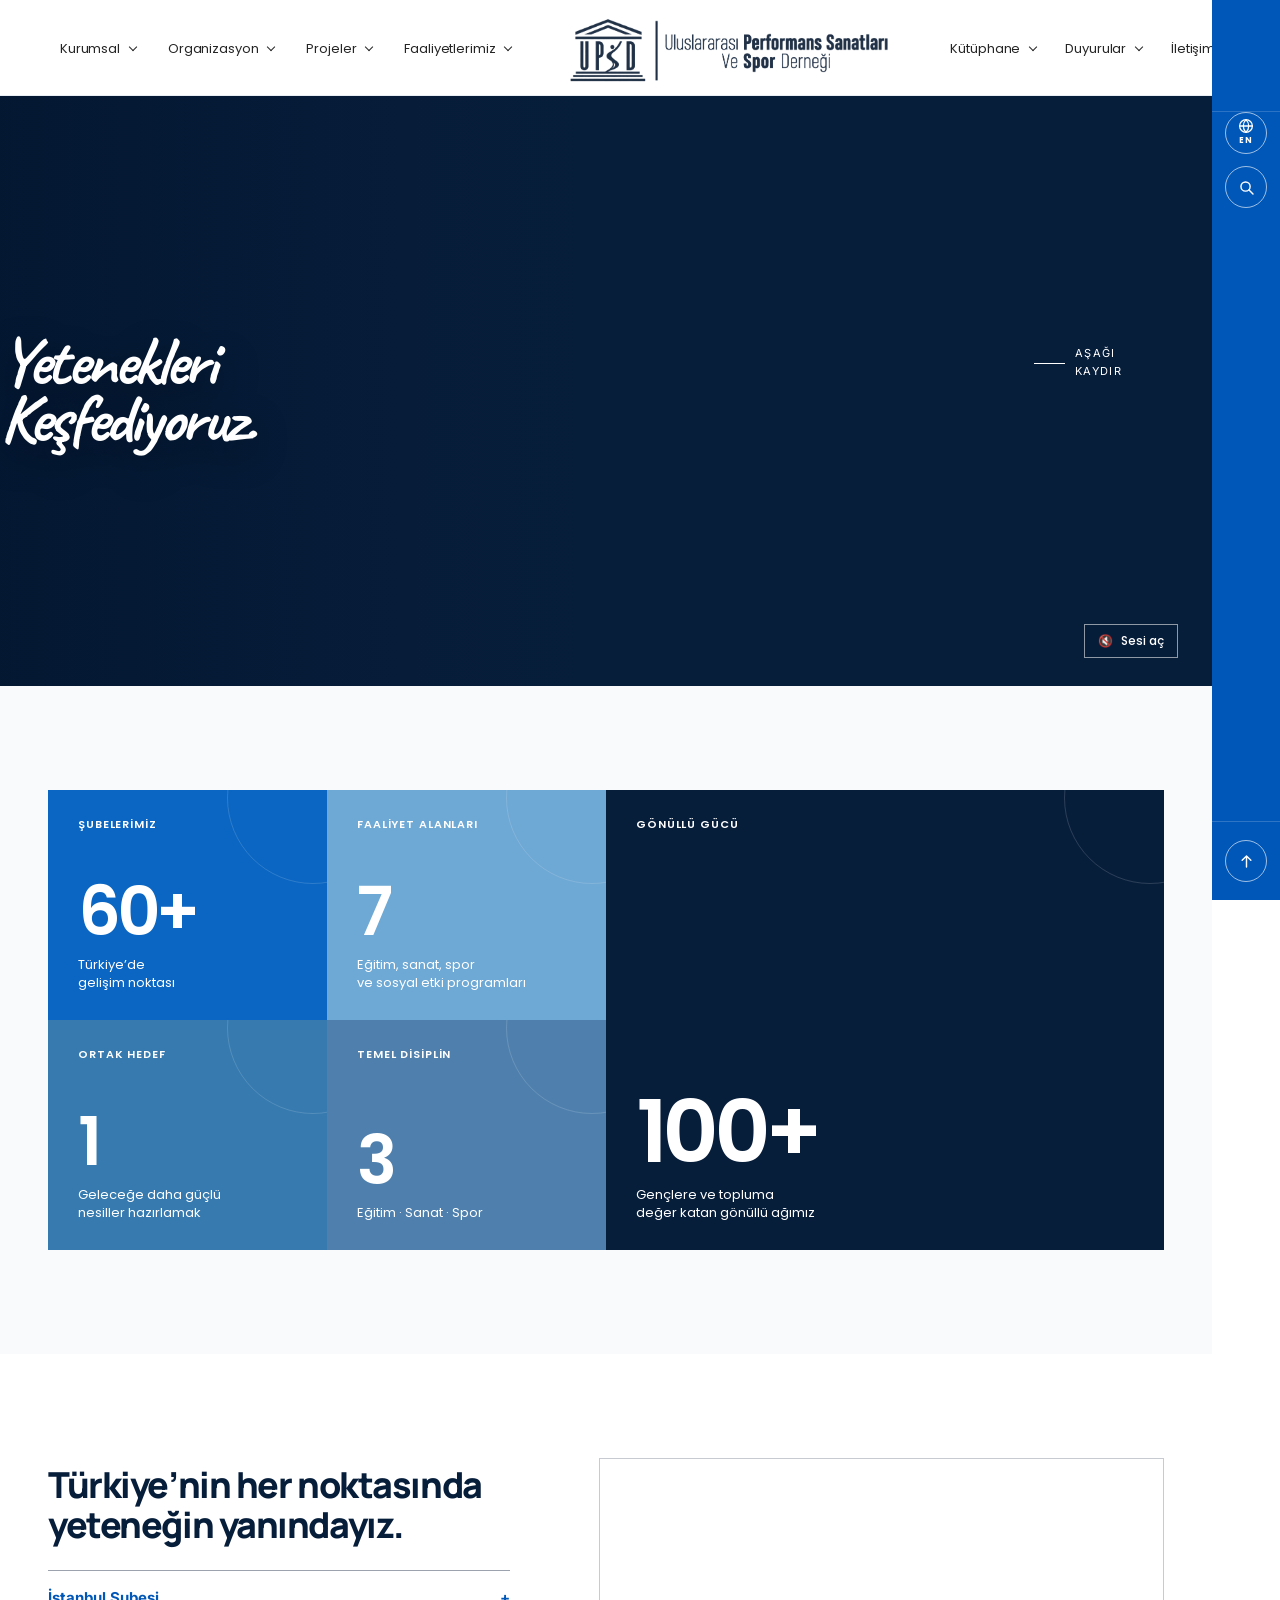
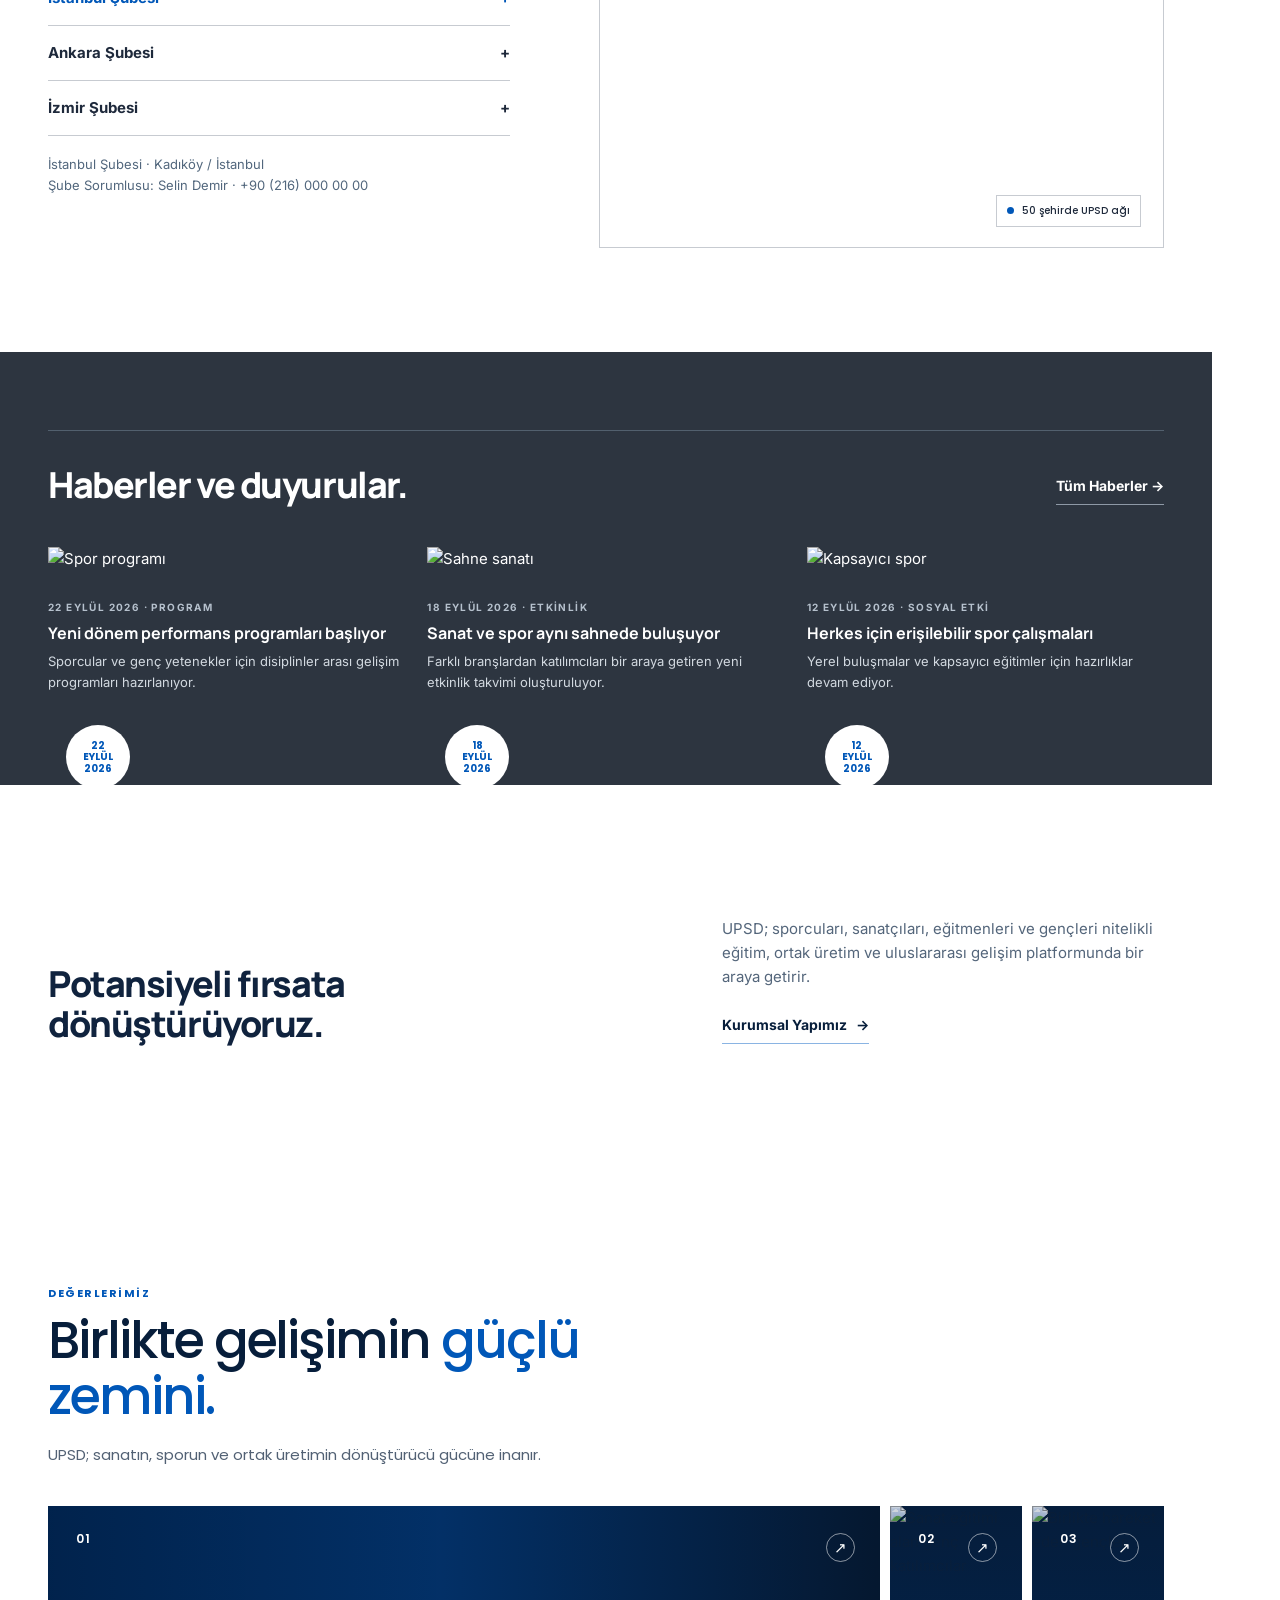
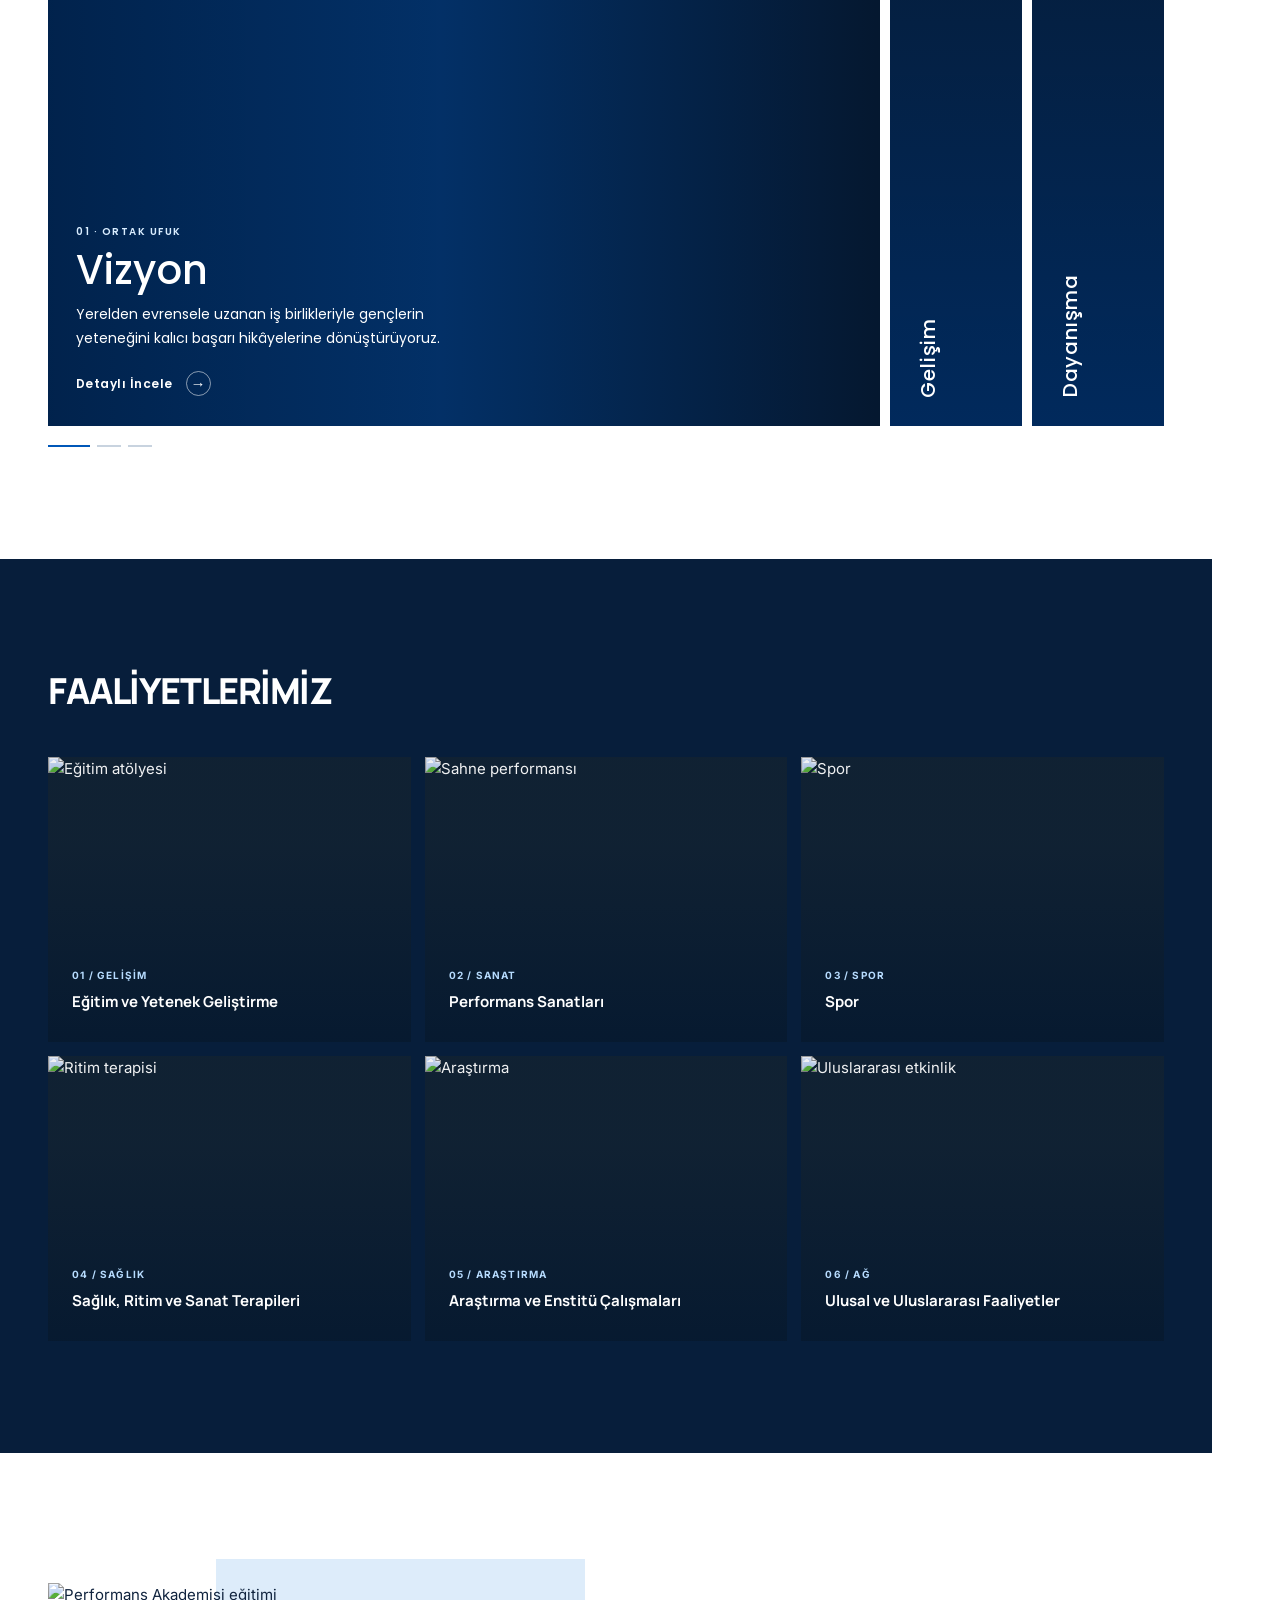
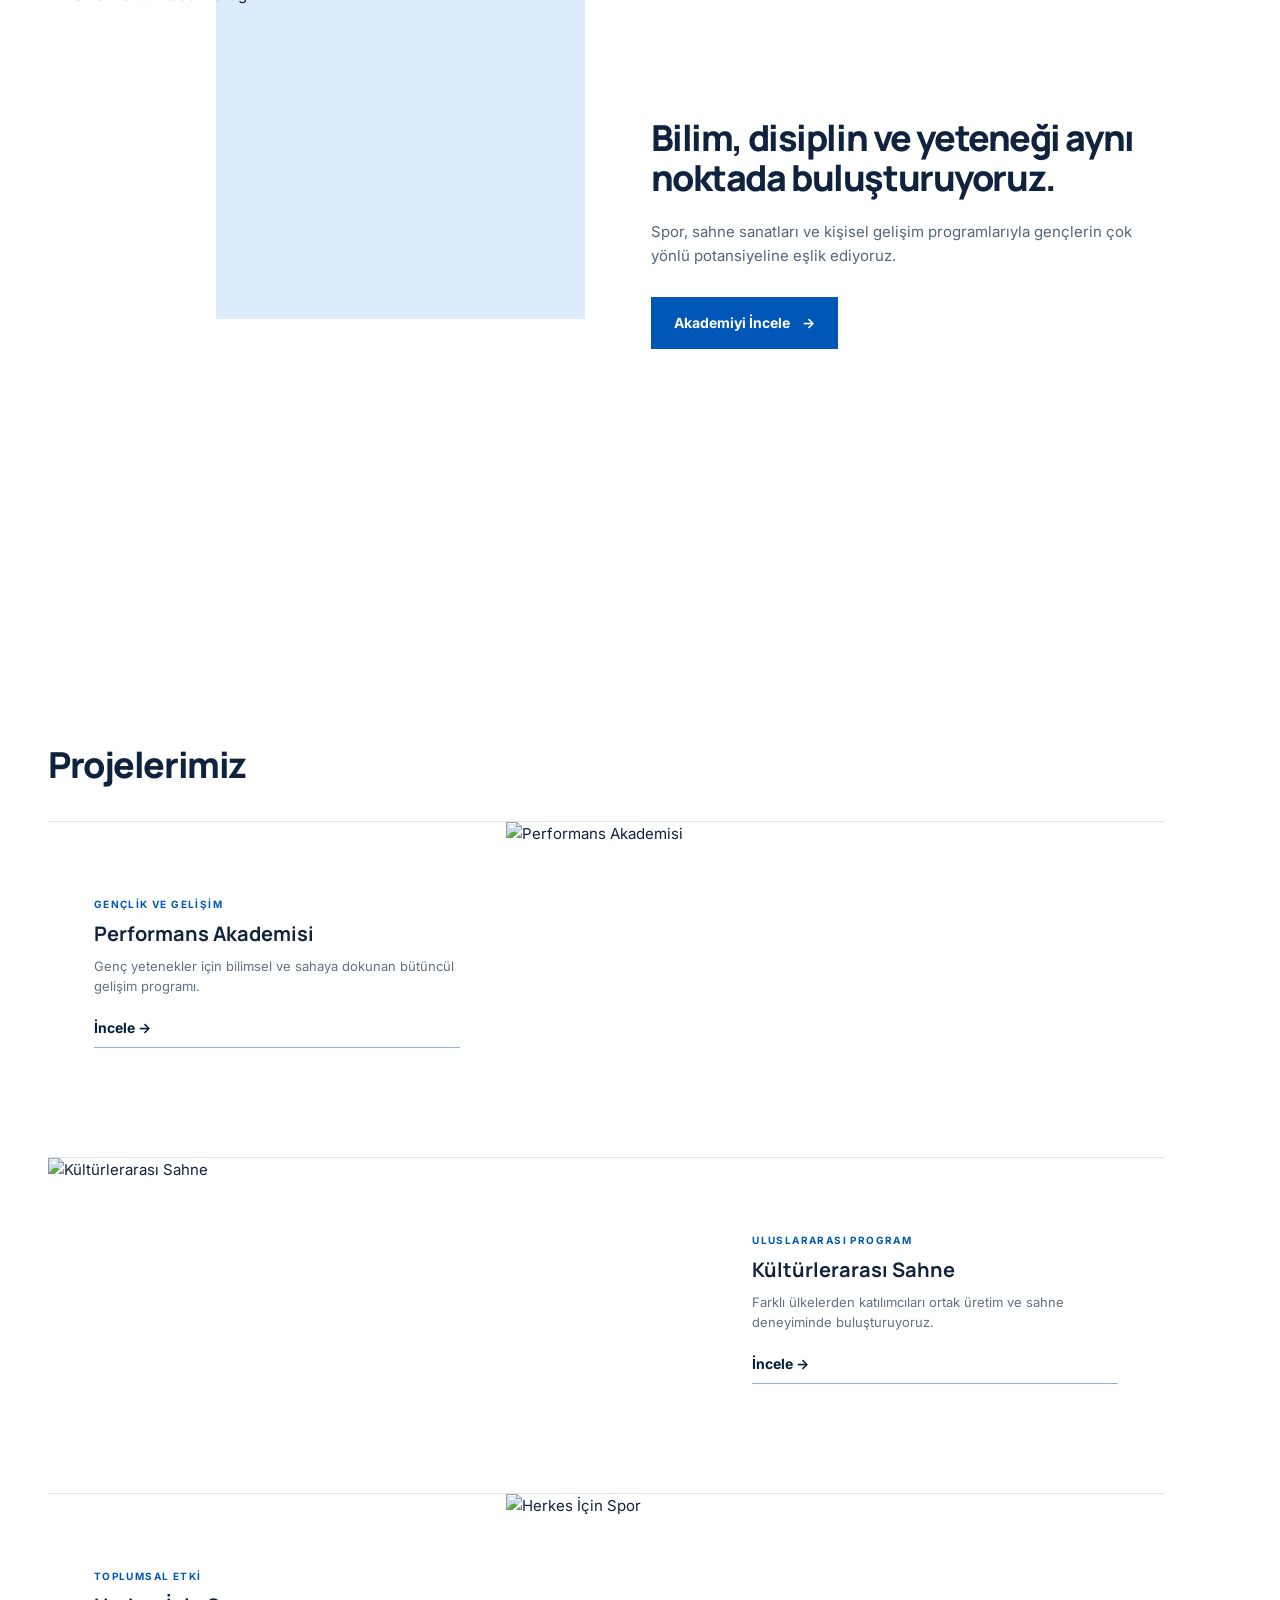
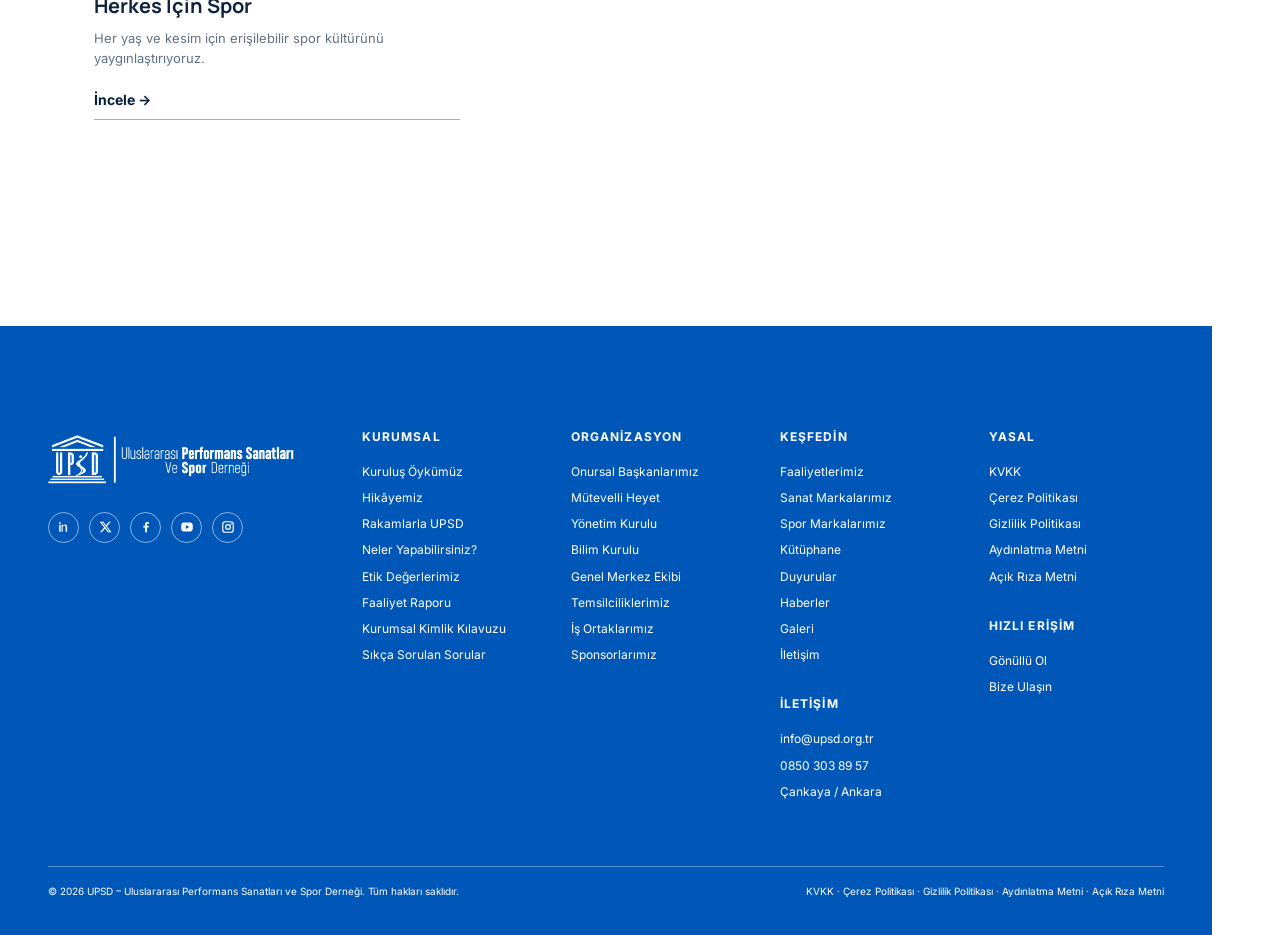
==== index.html @ 171613a0 "Refresh sport image and redesign UPSD values cards" ====
<!DOCTYPE html>
<html lang="tr"><head><meta charset="UTF-8"><meta name="viewport" content="width=device-width,initial-scale=1"><title>UPSD | Uluslararası Performans Sanatları ve Spor Derneği</title><meta name="description" content="UPSD; eğitim, sanat ve spor aracılığıyla yeteneği geleceğe taşır."><link rel="preconnect" href="https://fonts.googleapis.com"><link rel="preconnect" href="https://fonts.gstatic.com" crossorigin><link href="https://fonts.googleapis.com/css2?family=Inter:wght@400;500;600;700&family=Manrope:wght@500;600;700;800&display=swap" rel="stylesheet"><style>
:root{--blue:#0057B8;--blue2:#0A66C2;--navy:#071E3B;--ink:#10233E;--char:#1E293B;--grey:#EEF2F6;--paper:#F8FAFC;--white:#fff}*{box-sizing:border-box}html{scroll-behavior:smooth}body{margin:0;font-family:Inter,Arial,sans-serif;color:var(--ink);background:#fff;line-height:1.6}a{text-decoration:none;color:inherit}button,input,select,textarea{font:inherit}.wrap{width:min(1280px,calc(100% - 96px));margin:auto}.eyebrow{font-size:11px;letter-spacing:.16em;font-weight:700;color:var(--blue);margin:0 0 18px}.title{font:800 clamp(30px,4vw,55px)/1.12 Manrope,sans-serif;letter-spacing:-.04em;margin:0}.lead{font-size:17px;color:#54667b}.btn{display:inline-flex;align-items:center;justify-content:center;gap:12px;padding:14px 22px;border:1px solid var(--blue);background:var(--blue);color:#fff;font-size:14px;font-weight:700;transition:.25s}.btn:hover{background:var(--navy);border-color:var(--navy);transform:translateY(-2px)}.btn.outline{background:transparent;border-color:#ffffff88}.btn.outline:hover{background:#fff;color:var(--navy)}.line-link{display:inline-flex;gap:9px;align-items:center;border-bottom:1px solid #8ab4e3;padding-bottom:7px;color:var(--navy);font-size:14px;font-weight:700}.header{height:86px;display:flex;align-items:center;position:sticky;top:0;z-index:30;background:#ffffffee;backdrop-filter:blur(14px);border-bottom:1px solid #e9eef4}.head-inner{width:min(1380px,calc(100% - 72px));margin:auto;display:flex;align-items:center;gap:38px}.brand{display:flex;align-items:center;gap:9px;min-width:max-content;font:800 18px Manrope;color:var(--navy)}.brand img{width:48px;height:48px;object-fit:contain}.nav{display:flex;align-items:center;gap:26px;flex:1}.nav a{font-size:13px;font-weight:600;color:#31455d}.nav a:hover{color:var(--blue)}.volunteer{margin-left:auto}.hamb{display:none;border:0;background:transparent;font-size:26px;color:var(--navy)}.hero{min-height:calc(75vh - 86px);min-height:590px;background:linear-gradient(90deg,#031630eF 0%,#071e3bc9 37%,#071e3b55 77%),url('https://images.unsplash.com/photo-1504450758481-7338eba7524a?auto=format&fit=crop&w=2200&q=85') center/cover;display:flex;align-items:center;color:#fff;position:relative}.hero .eyebrow{color:#b9dfff}.hero h1{font:800 clamp(42px,5.4vw,78px)/1.02 Manrope;margin:0;letter-spacing:-.055em;max-width:780px}.hero h1 span{color:#8dc5ff}.hero p:not(.eyebrow){max-width:560px;color:#e8f2fb;font-size:18px;margin:26px 0 34px}.hero-actions{display:flex;gap:12px;flex-wrap:wrap}.scroll{position:absolute;bottom:28px;right:max(48px,calc((100% - 1280px)/2));font-size:11px;letter-spacing:.12em;display:flex;align-items:center;gap:10px}.scroll i{width:32px;height:1px;background:#fff;display:block}.intro{padding:132px 0;display:grid;grid-template-columns:1.1fr .9fr;gap:12%;align-items:end}.intro .lead{margin:0 0 24px}.values{padding:96px 0;background:var(--paper)}.value-grid{display:grid;grid-template-columns:repeat(3,1fr);margin-top:44px;gap:22px}.value{background:#fff;padding:36px 30px 31px;border:1px solid #e5ebf2;position:relative;min-height:250px}.value:after{content:'';position:absolute;bottom:0;left:0;width:0;height:3px;background:var(--blue);transition:.35s}.value:hover:after{width:100%}.value .icon{width:42px;height:42px;border:1px solid #b3d3f4;display:grid;place-items:center;color:var(--blue);font-size:21px}.value h3{font:700 24px Manrope;margin:37px 0 10px}.value p{color:#607185;font-size:14px;margin:0}.activities{background:var(--navy);padding:112px 0;color:#fff}.activities .eyebrow{color:#8dc5ff}.activities .title{max-width:610px}.activity-grid{margin-top:46px;display:grid;grid-template-columns:repeat(3,1fr);gap:14px}.activity{height:285px;overflow:hidden;position:relative;background:#123}.activity:before{content:'';position:absolute;inset:0;background:linear-gradient(0deg,#03172fbf 0%,#03172f10 70%);z-index:1}.activity img{width:100%;height:100%;object-fit:cover;transition:.55s}.activity:hover img{transform:scale(1.07)}.activity div{position:absolute;z-index:2;bottom:24px;left:24px;right:20px}.activity small{color:#b7dcff;font-size:10px;font-weight:700;letter-spacing:.12em}.activity h3{font:700 20px/1.22 Manrope;margin:7px 0}.academy{padding:130px 0;display:grid;grid-template-columns:1fr 1fr;gap:8%;align-items:center}.academy-image{height:500px;position:relative}.academy-image:before{content:'';position:absolute;width:72%;height:72%;right:-24px;top:-24px;background:#ddecfa}.academy-image img{width:100%;height:100%;object-fit:cover;position:relative}.academy .lead{max-width:520px;margin:22px 0 29px}.numbers{background:var(--navy);padding:66px 0;color:#fff}.number-grid{display:grid;grid-template-columns:repeat(4,1fr);gap:20px}.number{padding:16px 28px;border-left:1px solid #3b668f}.number strong{font:800 clamp(30px,3.4vw,53px)/1 Manrope;display:block}.number span{color:#a8cdec;font-size:12px;margin-top:11px;display:block}.projects{padding:132px 0}.project{display:grid;grid-template-columns:1.18fr .82fr;margin-top:35px;border-top:1px solid #dce5ed}.project:nth-child(even){grid-template-columns:.82fr 1.18fr}.project:nth-child(even) img{order:2}.project img{width:100%;height:300px;object-fit:cover}.project-copy{padding:38px 10%;display:flex;justify-content:center;flex-direction:column}.project-copy small,.news-card small{color:var(--blue);font-size:10px;font-weight:700;letter-spacing:.14em}.project-copy h3{font:700 31px/1.2 Manrope;margin:10px 0}.project-copy p{font-size:14px;color:#607185;margin:0 0 20px}.branches{background:var(--grey);padding:110px 0}.branch-layout{display:grid;grid-template-columns:.9fr 1.1fr;gap:8%;align-items:center}.branch-list{margin-top:25px;border-top:1px solid #cad7e4}.branch-button{width:100%;background:transparent;border:0;border-bottom:1px solid #cad7e4;padding:15px 0;text-align:left;color:var(--ink);font-weight:700;display:flex;justify-content:space-between;cursor:pointer}.branch-button.active,.branch-button:hover{color:var(--blue)}.map{height:350px;background:#e1edf7;position:relative;overflow:hidden;display:grid;place-items:center}.map:before{content:'TÜRKİYE';font:800 54px Manrope;color:#b5d2e9;letter-spacing:.12em}.pin{position:absolute;background:var(--blue);width:15px;height:15px;border-radius:50%;border:4px solid #fff;box-shadow:0 0 0 1px var(--blue);cursor:pointer}.pin:hover{transform:scale(1.25)}.istanbul{left:17%;top:38%}.ankara{left:51%;top:55%}.izmir{left:23%;top:69%}.branch-info{margin-top:18px;font-size:14px;color:#52677d;min-height:74px}.news{padding:130px 0}.news-head{display:flex;align-items:end;justify-content:space-between}.news-grid{display:grid;grid-template-columns:repeat(3,1fr);gap:25px;margin-top:43px}.news-card img{width:100%;height:235px;object-fit:cover}.news-card small{display:block;margin-top:19px}.news-card h3{font:700 22px/1.27 Manrope;margin:8px 0}.news-card p{font-size:14px;color:#64758a;margin:0}.cta{background:linear-gradient(95deg,var(--navy),#0a4c91);color:#fff;padding:106px 0}.cta-inner{display:flex;align-items:center;justify-content:space-between;gap:30px}.cta .eyebrow{color:#acd6ff}.cta h2{font:800 clamp(33px,4vw,57px)/1.13 Manrope;margin:0;letter-spacing:-.04em}.cta p{color:#d8ecff;max-width:620px}.cta .btn{background:#fff;color:var(--navy);border-color:#fff;white-space:nowrap}.cta .btn:hover{background:#dcebfa}.footer{background:#05172d;color:#c4d5e7;padding:72px 0 28px}.footer-grid{display:grid;grid-template-columns:1.4fr repeat(2,.8fr) 1.2fr;gap:35px;padding-bottom:55px}.footer .brand{color:#fff;margin-bottom:18px}.footer .brand img{filter:brightness(0) invert(1)}.footer p{font-size:13px;max-width:265px}.footer h4{color:#fff;font-size:12px;letter-spacing:.09em;margin:8px 0 16px}.footer a{display:block;font-size:13px;margin:9px 0}.footer a:hover{color:#8bc5ff}.footer-bottom{border-top:1px solid #28425e;padding-top:22px;display:flex;justify-content:space-between;font-size:11px}.modal{position:fixed;inset:0;background:#071e3bb8;display:none;align-items:center;justify-content:center;z-index:80;padding:20px}.modal.show{display:flex}.modal-card{background:#fff;max-width:560px;width:100%;padding:36px;position:relative}.close{position:absolute;right:18px;top:12px;border:0;background:none;font-size:26px}.modal h3{font:800 30px Manrope;margin:0 0 9px}.modal p{color:#586d82}.form-grid{display:grid;grid-template-columns:1fr 1fr;gap:13px}.form-grid input,.form-grid select,.form-grid textarea{border:1px solid #d9e2ec;padding:12px;width:100%;color:var(--ink);background:#fff}.form-grid textarea{grid-column:1/-1;min-height:90px}.form-grid .btn{border:0;cursor:pointer;grid-column:1/-1}.reveal{animation:up .6s both}@keyframes up{from{opacity:0;transform:translateY(15px)}to{opacity:1;transform:none}}@media(max-width:850px){.wrap{width:min(100% - 44px,1280px)}.head-inner{width:calc(100% - 44px);gap:0}.hamb{display:block;margin-left:auto}.nav{display:none}.nav.open{display:flex;position:absolute;top:86px;left:0;right:0;background:#fff;flex-direction:column;align-items:stretch;padding:22px;gap:18px;box-shadow:0 10px 25px #001a3622}.nav.open .volunteer{margin:0;text-align:center}.hero{min-height:620px}.intro,.academy,.branch-layout{grid-template-columns:1fr;gap:38px;padding-top:84px;padding-bottom:84px}.value-grid,.activity-grid,.news-grid{grid-template-columns:1fr}.activity{height:255px}.number-grid{grid-template-columns:1fr 1fr}.project,.project:nth-child(even){grid-template-columns:1fr}.project:nth-child(even) img{order:0}.project-copy{padding:28px}.news-head,.cta-inner,.footer-bottom{align-items:flex-start;flex-direction:column}.footer-grid{grid-template-columns:1fr 1fr}.academy-image{height:350px}.scroll{right:24px}.cta-inner{gap:20px}}@media(max-width:500px){.head-inner{width:calc(100% - 28px)}.brand img{width:42px}.hero h1{font-size:42px}.hero{min-height:580px}.value-grid,.number-grid,.footer-grid,.form-grid{grid-template-columns:1fr}.numbers{padding:38px 0}.number{border-left:0;border-top:1px solid #3b668f;padding:20px 0}.footer-grid{gap:25px}.project img{height:235px}.map:before{font-size:32px}.cta{padding:72px 0}}
</style><style>
body{padding-right:68px}.header{height:96px;background:#fff;backdrop-filter:none}.head-inner{width:min(1380px,calc(100% - 72px));display:grid;grid-template-columns:1fr auto 1fr;gap:28px}.header-left,.header-right{display:flex;align-items:center;gap:28px}.header-right{justify-content:flex-end}.header-left a,.header-right a{font-size:12px;font-weight:800;letter-spacing:.035em;text-transform:uppercase;color:#263a50}.header-left a:hover,.header-right a:hover{color:var(--blue)}.header-logo{display:flex;align-items:center;justify-content:center}.header-logo img{width:162px;height:72px;object-fit:contain}.header-right .volunteer{margin:0;background:var(--blue);border-color:var(--blue);border-radius:2px;text-transform:uppercase;color:#fff;letter-spacing:.03em;padding:13px 17px}.header-right .volunteer:hover{background:var(--navy);border-color:var(--navy);color:#fff}.side-rail{position:fixed;z-index:60;right:0;top:0;bottom:0;width:68px;background:#0057B8;color:#fff;display:flex;flex-direction:column;align-items:center}.rail-top{width:100%;height:112px;display:grid;place-items:center;border-bottom:1px solid #ffffff2b}.rail-mark{font:700 22px/1 Inter;border:1px solid #ffffff88;border-radius:50%;width:31px;height:31px;display:grid;place-items:center}.rail-actions{display:grid;gap:18px;padding-top:28px}.rail-action{border:1px solid #ffffff55;background:transparent;color:#fff;border-radius:50%;width:39px;height:39px;display:grid;place-items:center;font-size:11px;font-weight:700;cursor:pointer;transition:.2s}.rail-action:hover{background:#fff;color:#0057B8}.rail-bottom{margin-top:auto;width:100%;padding:20px 0;display:grid;place-items:center;border-top:1px solid #ffffff2b}.rail-bottom a{font-size:20px;color:#fff}.nav{display:none}@media(max-width:850px){body{padding-right:0}.side-rail{display:none}.head-inner{width:calc(100% - 44px);grid-template-columns:1fr auto 1fr;gap:0}.header-left,.header-right{display:none}.header-logo{grid-column:2}.header-logo img{width:138px}.hamb{display:block;grid-column:3;grid-row:1;justify-self:end}.nav.open{display:flex;position:absolute;top:96px;left:0;right:0;background:#fff;flex-direction:column;align-items:stretch;padding:22px;gap:18px;box-shadow:0 10px 25px #001a3622}.nav.open .volunteer{margin:0;text-align:center}}
</style><style>
.header{position:sticky;overflow:visible}.head-inner{position:relative}.header-left{gap:30px}.menu-item{height:96px;display:flex;align-items:center}.menu-trigger{height:100%;border:0;background:transparent;padding:0;display:flex;align-items:center;gap:9px;color:#182a3d;font:500 16px/1 Inter,sans-serif;cursor:pointer;position:relative}.menu-trigger:after{content:'';position:absolute;height:2px;background:#0057B8;bottom:-1px;left:0;right:0;transform:scaleX(0);transform-origin:left;transition:transform .32s ease}.caret{font-size:16px;color:#12283e;transition:transform .32s ease;line-height:1}.menu-item:hover .menu-trigger,.menu-item:focus-within .menu-trigger{color:#0057B8}.menu-item:hover .menu-trigger:after,.menu-item:focus-within .menu-trigger:after{transform:scaleX(1)}.menu-item:hover .caret,.menu-item:focus-within .caret{transform:rotate(180deg)}.mega{display:grid;grid-template-columns:repeat(3,minmax(190px,1fr));position:absolute;z-index:40;top:96px;left:0;right:0;background:#fff;border-top:1px solid #e8eef4;box-shadow:0 21px 38px #061e3b14;opacity:0;visibility:hidden;transform:translateY(-12px);pointer-events:none;transition:opacity .24s ease,transform .32s cubic-bezier(.2,.8,.2,1),visibility .32s}.menu-item:hover .mega,.menu-item:focus-within .mega{opacity:1;visibility:visible;transform:none;pointer-events:auto}.mega-column{padding:44px 40px 43px;border-right:1px solid #e3ebf1;min-height:280px}.mega-column:last-child{border-right:0}.mega-title{font:700 25px/1.34 Manrope,sans-serif;color:#5b98ce;margin:0 0 28px}.mega a{display:block;color:#17293e;font:500 15px/1.35 Inter,sans-serif;margin:0 0 17px;transition:color .18s,transform .18s}.mega a:hover{color:#0057B8;transform:translateX(4px)}.project-all{height:75px;padding:19px 22px!important;display:flex!important;align-items:end!important;color:#fff!important;font:700 15px/1.2 Manrope!important;margin-top:25px!important;background:linear-gradient(90deg,#061e3b99,#0057b880),url('https://images.unsplash.com/photo-1531058020387-3be344556be6?auto=format&fit=crop&w=900&q=80') center/cover}.header-right>a:not(.volunteer){font:500 16px/1 Inter,sans-serif;text-transform:none;letter-spacing:0}.header-right{gap:27px}@media(max-width:850px){.menu-item{height:auto;display:block}.menu-trigger{height:auto;font-size:15px;padding:8px 0}.mega{display:none}.header-left{display:none}}
</style><style>
body{font-size:15px}.lead{font-size:15px}.value p,.project-copy p,.news-card p,.branch-info{font-size:13px}.activity h3{font-size:18px}.project-copy h3{font-size:28px}.news-card h3{font-size:20px}.header-left{gap:25px}.menu-trigger{font-size:14px;font-weight:400;letter-spacing:.005em}.header-right>a:not(.volunteer){font-size:14px;font-weight:400}.header-right{gap:23px}.header-right .volunteer{font-size:12px;font-weight:600;padding:12px 16px}.caret{font-size:14px;transition:transform .58s cubic-bezier(.16,1,.3,1)}.menu-trigger:after{transition:transform .55s cubic-bezier(.16,1,.3,1)}.mega{transition:opacity .5s ease,transform .72s cubic-bezier(.16,1,.3,1),visibility .72s}.mega-column{padding:42px 38px}.mega-title{font-size:23px}.mega a{font-size:14px;transition:color .28s ease,transform .35s cubic-bezier(.16,1,.3,1)}.project-all{font-size:14px!important}@media(max-width:850px){body{font-size:15px}}
</style><style>
/* Referanstaki sade neo-grotesk header hissi: Helvetica Neue çizgisi */
.head-inner{width:min(1500px,calc(100% - 120px));gap:42px}.header-left{gap:34px}.header-right{gap:31px}.menu-trigger,.header-right>a:not(.volunteer){font-family:"Helvetica Neue",Helvetica,Arial,sans-serif;font-size:16px;font-weight:400;letter-spacing:-.015em;color:#252525}.menu-trigger:hover,.menu-item:hover .menu-trigger,.menu-item:focus-within .menu-trigger,.header-right>a:not(.volunteer):hover{color:#0057B8}.header-right .volunteer{font-family:"Helvetica Neue",Helvetica,Arial,sans-serif;font-size:13px;font-weight:500;letter-spacing:0}.caret{font-size:15px;color:#252525}@media(max-width:850px){.head-inner{width:calc(100% - 44px)}}
</style><style>
.menu-trigger,.header-right>a:not(.volunteer){font-size:13px;font-weight:400;letter-spacing:-.01em}.header-left{gap:29px}.header-right{gap:26px}.header-right .volunteer{font-size:12px;font-weight:700}.menu-trigger{gap:7px}.caret{display:inline-grid;place-items:center;width:13px;height:16px;line-height:1;flex:0 0 13px;transform-origin:50% 50%;transition:transform .58s cubic-bezier(.16,1,.3,1)}.menu-item:hover .caret,.menu-item:focus-within .caret{transform:rotate(180deg)}@media(max-width:850px){.menu-trigger,.header-right>a:not(.volunteer){font-size:13px}}
</style><style>
.header-logo img{width:352px;height:75px;object-fit:contain}@media(max-width:850px){.header-logo img{width:184px;height:51px}}
</style><link href="https://fonts.googleapis.com/css2?family=Caveat:wght@600;700&display=swap" rel="stylesheet"><style>.hero h1{font:700 clamp(70px,8.5vw,142px)/.82 Caveat,cursive;letter-spacing:-.055em;max-width:920px;text-shadow:0 12px 38px #03163066}.hero h1 span{color:inherit}</style><link href="https://fonts.googleapis.com/css2?family=Poppins:wght@400;500;600;700&display=swap" rel="stylesheet"><style>.menu-trigger,.header-right>a:not(.volunteer),.header-right .volunteer,.nav a{font-family:Poppins,Arial,sans-serif!important}.menu-trigger,.header-right>a:not(.volunteer),.nav a{font-weight:400!important}.header-right .volunteer{font-weight:700!important}</style><style>
.menu-trigger{align-items:center}.caret{position:relative;top:-1px;align-self:center;display:inline-flex!important;align-items:center;justify-content:center;transform-origin:center center;will-change:transform}
.mega-title{font-size:16px}.mega a,.project-all{font-size:10px!important}
.mega-column .mega-title,.mega-column a{opacity:0;transform:translateY(10px);transition:opacity .42s ease,transform .55s cubic-bezier(.16,1,.3,1)}
.menu-item:hover .mega-column .mega-title,.menu-item:focus-within .mega-column .mega-title,.menu-item:hover .mega-column a,.menu-item:focus-within .mega-column a{opacity:1;transform:translateY(0)}
.menu-item:hover .mega-column:nth-child(1) .mega-title,.menu-item:focus-within .mega-column:nth-child(1) .mega-title{transition-delay:.20s}
.menu-item:hover .mega-column:nth-child(2) .mega-title,.menu-item:focus-within .mega-column:nth-child(2) .mega-title{transition-delay:.28s}
.menu-item:hover .mega-column:nth-child(3) .mega-title,.menu-item:focus-within .mega-column:nth-child(3) .mega-title{transition-delay:.36s}
.menu-item:hover .mega-column a:nth-of-type(1),.menu-item:focus-within .mega-column a:nth-of-type(1){transition-delay:.46s}
.menu-item:hover .mega-column a:nth-of-type(2),.menu-item:focus-within .mega-column a:nth-of-type(2){transition-delay:.53s}
.menu-item:hover .mega-column a:nth-of-type(3),.menu-item:focus-within .mega-column a:nth-of-type(3){transition-delay:.60s}
.menu-item:hover .mega-column a:nth-of-type(4),.menu-item:focus-within .mega-column a:nth-of-type(4){transition-delay:.67s}
main>section:not(.hero){opacity:0;transform:translateY(30px);transition:opacity .8s ease,transform .85s cubic-bezier(.16,1,.3,1)}main>section:not(.hero).is-visible{opacity:1;transform:none}
@media(prefers-reduced-motion:reduce){main>section:not(.hero){opacity:1;transform:none;transition:none}.mega-column .mega-title,.mega-column a{opacity:1;transform:none;transition:none}}
</style><style>
.menu-trigger{align-items:center;line-height:1}.caret{position:relative;top:0!important;align-self:center;display:inline-flex!important;align-items:center;justify-content:center;width:12px!important;height:12px!important;line-height:1!important;font-size:0!important;flex:0 0 12px!important;transform-origin:50% 50%!important}
.caret::before{content:"";display:block;width:5px;height:5px;border-right:1.4px solid currentColor;border-bottom:1.4px solid currentColor;transform:rotate(45deg);margin-top:-3px}
</style><style>.mega-title{font-size:19px!important;color:#0057B8!important}.mega a,.project-all{font-size:12px!important}.mega a:not(.project-all){color:#1E293B!important}.mega a:not(.project-all):hover{color:#0057B8!important}</style><style>
.contact-cta{padding:88px 0}.contact-intro{display:flex;gap:35px;align-items:center;justify-content:space-between}.contact-intro h2{font:700 clamp(33px,4vw,57px)/1.13 Manrope,sans-serif;margin:0;letter-spacing:-.04em}.contact-intro p{max-width:680px;color:#d8ecff;margin:14px 0 0}.contact-toggle{white-space:nowrap;cursor:pointer;background:#fff!important;color:#071E3B!important;border-color:#fff!important}.contact-panel{max-height:0;overflow:hidden;opacity:0;transform:translateY(10px);margin-top:0;transition:max-height .65s cubic-bezier(.16,1,.3,1),opacity .4s ease,transform .5s cubic-bezier(.16,1,.3,1),margin-top .5s ease}.contact-panel.is-open{max-height:330px;opacity:1;transform:none;margin-top:38px}.contact-panel-inner{display:grid;grid-template-columns:1.25fr .75fr;border:1px solid #ffffff42;background:#ffffff0d}.contact-item{display:flex;gap:20px;padding:28px 32px;color:#fff;min-height:145px;transition:background .25s}.contact-item+.contact-item{border-left:1px solid #ffffff30}.contact-item:hover{background:#ffffff12}.contact-icon{display:grid;place-items:center;flex:0 0 42px;height:42px;border:1px solid #94c7f4;border-radius:50%;color:#c7e4ff;font-size:23px}.contact-item small,.contact-item strong,.contact-item em{display:block}.contact-item small{color:#a9d5ff;font-size:10px;letter-spacing:.14em;font-weight:700;margin:1px 0 8px}.contact-item strong{font:500 15px/1.55 Poppins,Inter,sans-serif}.contact-item em{font-style:normal;font-size:12px;color:#c5e4ff;margin-top:11px}@media(max-width:850px){.contact-intro{align-items:flex-start;flex-direction:column}.contact-panel.is-open{max-height:540px}.contact-panel-inner{grid-template-columns:1fr}.contact-item+.contact-item{border-left:0;border-top:1px solid #ffffff30}.contact-item{padding:24px}.contact-toggle{width:100%}}
</style><style>
.mega.cols-1{grid-template-columns:minmax(300px,440px)}.mega.cols-2{grid-template-columns:repeat(2,minmax(260px,1fr))}.mega.cols-1 .mega-column,.mega.cols-2 .mega-column{min-height:0}.mega.cols-1 .mega-column{border-right:0}
@media(max-width:1250px){.head-inner{width:min(100% - 52px,1500px);gap:24px}.header-left{gap:15px}.header-right{gap:15px}.menu-trigger,.header-right>a:not(.volunteer){font-size:11px}.header-right .volunteer{font-size:11px;padding:11px 12px}.header-logo img{width:300px!important;height:70px!important}}
</style><style>
.stat-section{background:#f8fafc;padding:104px 0}.stats-mosaic{height:460px;display:grid;grid-template-columns:repeat(12,1fr);grid-template-rows:1fr 1fr;gap:0}.stat-tile{padding:28px 30px;color:#fff;display:flex;flex-direction:column;position:relative;overflow:hidden;opacity:0;transform:translateY(24px);transition:opacity .65s ease,transform .75s cubic-bezier(.16,1,.3,1)}.stat-section.is-visible .stat-tile{opacity:1;transform:none}.stat-section.is-visible .stat-tile:nth-child(1){transition-delay:.08s}.stat-section.is-visible .stat-tile:nth-child(2){transition-delay:.16s}.stat-section.is-visible .stat-tile:nth-child(3){transition-delay:.24s}.stat-section.is-visible .stat-tile:nth-child(4){transition-delay:.32s}.stat-section.is-visible .stat-tile:nth-child(5){transition-delay:.40s}.stat-tile:after{content:"";position:absolute;width:170px;height:170px;border:1px solid #ffffff26;border-radius:50%;right:-72px;top:-78px}.stat-label{font:600 11px/1.2 Poppins,Inter,sans-serif;letter-spacing:.08em}.stat-number{font:600 clamp(48px,5.2vw,86px)/.95 Poppins,Inter,sans-serif;letter-spacing:-.065em;margin-top:auto;position:relative;z-index:1}.stat-caption{font:400 13px/1.4 Poppins,Inter,sans-serif;margin-top:12px;position:relative;z-index:1}.stat-branches{grid-column:1/4;grid-row:1;background:#0A66C2}.stat-activities{grid-column:4/7;grid-row:1;background:#6ea8d4}.stat-volunteers{grid-column:7/13;grid-row:1/3;background:#071E3B}.stat-volunteers .stat-number{font-size:clamp(56px,6.8vw,108px)}.stat-disciplines{grid-column:4/7;grid-row:2;background:#4f80ad}.stat-goal{grid-column:1/4;grid-row:2;background:#367aaf}@media(max-width:850px){.stat-section{padding:62px 0}.stats-mosaic{height:auto;grid-template-columns:1fr 1fr;grid-template-rows:auto;gap:2px}.stat-tile{min-height:205px;padding:22px}.stat-branches,.stat-activities,.stat-volunteers,.stat-disciplines,.stat-goal{grid-column:auto;grid-row:auto}.stat-volunteers{grid-column:1/-1;min-height:235px}.stat-number{font-size:54px!important}}
</style><style>.turkey-map{height:390px;background:#eaf2f8;display:block;padding:16px;position:relative}.turkey-map:before{display:none}.turkey-map svg{width:100%;height:100%;display:block}.province-layer path{fill:#d8e7f3;stroke:#fff;stroke-width:1.2;transition:fill .2s}.province-layer path:hover{fill:#9bc4e7}.city-layer circle{fill:#4c91c7;stroke:#fff;stroke-width:2;transition:r .2s,fill .2s;cursor:pointer}.city-layer circle:hover{r:7;fill:#0057B8}.city-layer circle.major{fill:#0057B8;stroke-width:3}.map-legend{position:absolute;bottom:20px;right:22px;background:#ffffffdc;padding:7px 10px;color:#173350;font:500 10px Poppins,Inter,sans-serif}.map-legend i{display:inline-block;width:7px;height:7px;background:#0057B8;border-radius:50%;margin-right:5px}@media(max-width:850px){.turkey-map{height:245px;padding:8px}.map-legend{right:12px;bottom:12px;font-size:9px}}</style><style>.mega.cols-3{grid-template-columns:repeat(3,minmax(230px,1fr))}.mega-image{height:76px;display:block;margin-top:22px;background-position:center;background-size:cover}.mega-image.art{background-image:linear-gradient(#0057b855,#0057b899),url('https://images.unsplash.com/photo-1501386761578-eac5c94b800a?auto=format&fit=crop&w=700&q=80')}.mega-image.sport{background-image:linear-gradient(#0057b855,#0057b899),url('https://images.unsplash.com/photo-1461896836934-ffe607ba8211?auto=format&fit=crop&w=700&q=80')}</style><style>
.branches{background:#fff!important;padding:104px 0}.branches .title{color:#071E3B}.branch-list{border-color:#9ca3af}.branch-button{border-color:#c7cbd1;color:#1E293B}.branch-button.active,.branch-button:hover{color:#0057B8}.turkey-map{background:#fff!important;border:1px solid #c7cbd1}.province-layer path{fill:#d1d5db!important;stroke:#fff!important}.province-layer path:hover{fill:#9ca3af!important}.map-legend{background:#fff!important;color:#1E293B!important;border:1px solid #c7cbd1}
.news{background:#2d3540!important;padding:78px 0 92px;color:#fff}.news .title,.news .line-link{color:#fff}.news .line-link{border-color:#8e99a6}.news-head{border-top:1px solid #52606e;padding-top:34px}.news-grid{grid-template-columns:repeat(3,1fr);gap:22px;margin-top:42px}.news-card{position:relative;padding-top:0;color:#fff}.news-card img{height:215px}.news-card:before{content:'22\A EYLÜL\A 2026';white-space:pre;position:absolute;left:18px;top:178px;width:64px;height:64px;border-radius:50%;background:#fff;color:#0057B8;display:grid;place-content:center;text-align:center;font:700 10px/1.16 Poppins,Arial,sans-serif;z-index:2}.news-card:nth-child(2):before{content:'18\A EYLÜL\A 2026'}.news-card:nth-child(3):before{content:'12\A EYLÜL\A 2026'}.news-card small{color:#b6c1cd!important;margin-top:28px!important}.news-card h3{color:#fff}.news-card p{color:#d2d9e0}.news .line-link:hover{color:#79b7f1}@media(max-width:850px){.branches{padding:68px 0}.news-grid{grid-template-columns:1fr}.news-card img{height:240px}.news-card:before{top:203px}}
</style><style>
/* Kompakt iletişim alanı */
.contact-cta{padding:42px 0!important}.contact-intro{gap:24px!important}.contact-intro h2{font-size:clamp(28px,3vw,43px)!important;line-height:1.1!important}.contact-intro p{margin:8px 0 0!important;font-size:14px!important}.contact-toggle{padding:12px 18px!important}.contact-panel.is-open{margin-top:22px!important}
/* Düz kurumsal mavi footer */
.footer{background:#0057B8!important;color:#fff!important;padding:96px 0 36px!important}.footer-grid{grid-template-columns:1.25fr repeat(4,1fr)!important;gap:34px!important;padding-bottom:58px!important;align-items:start!important}.footer a{color:#fff!important;font-size:12px!important;margin:7px 0!important}.footer a:hover{color:#dcecff!important}.footer h4{color:#fff!important;margin:5px 0 16px!important}.footer .sf-contact-title{margin-top:30px!important}.footer-brand-block{display:flex;flex-direction:column;gap:18px}.footer-logo{display:block!important;width:280px;max-width:100%;margin:0!important}.footer-logo img{display:block;width:100%;height:58px;object-fit:contain;object-position:left center;filter:brightness(0) invert(1)}.footer .brand,.footer p{display:none!important}.socials{display:flex;gap:10px}.socials a{margin:0!important;display:grid!important;place-items:center;width:31px;height:31px;border:1px solid #ffffff8a;border-radius:50%;transition:background .2s,color .2s}.socials a:hover{background:#fff!important;color:#0057B8!important}.socials svg{width:14px;height:14px;fill:currentColor}.footer-bottom{border-color:#ffffff55!important;padding-top:16px!important;color:#fff!important;font-size:10px!important}@media(max-width:850px){.contact-cta{padding:34px 0!important}.footer-grid{grid-template-columns:1fr 1fr!important}.footer-logo{width:245px}.footer-bottom{gap:8px}}@media(max-width:500px){.footer-grid{grid-template-columns:1fr!important}.contact-intro{gap:16px!important}.contact-intro h2{font-size:29px!important}}
</style><style>
/* Ana sayfa başlık ölçeği: önceki tasarımın yaklaşık %70'i */
.title{font-size:clamp(21px,2.8vw,39px)!important}
.hero h1{font-size:clamp(42px,5.4vw,78px)!important}
.intro h2,.values h2,.activities h2,.academy h2,.projects h2,.branches h2,.news h2{font-size:clamp(21px,2.8vw,39px)!important}
.project-copy h3{font-size:20px!important}.news-card h3{font-size:16px!important}.activity h3{font-size:15px!important}
</style><style>
/* Ortak mega menü düzeni */
.mega{position:fixed!important;top:96px!important;left:0!important;right:0!important;width:auto!important;grid-template-columns:repeat(3,minmax(0,1fr))!important}
.side-rail + .header .mega{right:68px!important}
.mega.cols-1{grid-template-columns:minmax(300px,440px)!important}.mega.cols-2{grid-template-columns:repeat(2,minmax(0,1fr))!important}.mega.cols-3{grid-template-columns:repeat(3,minmax(0,1fr))!important}
.mega-column{min-height:250px!important;padding:38px 5.5%!important}
.mega a,.mega-title{text-transform:lowercase!important}
.mega a::first-letter,.mega-title::first-letter{text-transform:uppercase!important}
.mega a{color:#a0a6ad!important;opacity:0!important;transform:translateY(12px)!important;transition:opacity .38s ease,transform .48s cubic-bezier(.16,1,.3,1),color .2s ease!important;transition-delay:calc(var(--reveal-index, 0) * 72ms)!important}
.mega-title{color:#6f7d89!important;opacity:0!important;transform:translateY(12px)!important;transition:opacity .38s ease,transform .48s cubic-bezier(.16,1,.3,1),color .2s ease!important;transition-delay:calc(var(--reveal-index, 0) * 72ms)!important}
.menu-item:hover .mega a,.menu-item:focus-within .mega a,.menu-item:hover .mega-title,.menu-item:focus-within .mega-title{opacity:1!important;transform:translateY(0)!important}
.mega a:hover{color:#111!important;transform:translateY(0)!important}
@media(max-width:850px){.mega{position:absolute!important;left:0!important;right:0!important}}
</style><style>
/* Header menu metin/rengi ve logo kuralı */
.header-logo img{filter:brightness(0) saturate(100%) invert(14%) sepia(18%) saturate(1680%) hue-rotate(175deg) brightness(92%) contrast(90%)!important}
.mega a,.mega-title{text-transform:none!important}
.mega a{color:#a7adb4!important}.mega a:hover{color:#1e293b!important}
.projects-menu .mega-title,.library-menu .mega-title{color:#0057B8!important}
</style><style>
.header .mega .mega-column > a,
.header .mega .mega-column > a:visited{color:#a7adb4!important;-webkit-text-fill-color:#a7adb4!important}
.header .mega .mega-column > a:hover,
.header .mega .mega-column > a:focus{color:#111111!important;-webkit-text-fill-color:#111111!important}
</style><style>.header-right{justify-content:flex-start!important}</style><style>
.header-right .volunteer{margin-left:34px!important}
.turkey-map{background:#fff!important}.province-layer path{fill:#0057B8!important;stroke:#fff!important;stroke-width:1.15!important;cursor:pointer}.province-layer path:hover{fill:#6b7280!important}.map-tooltip{position:absolute;z-index:5;display:none;transform:translate(12px,-115%);pointer-events:none;background:#111827;color:#fff;padding:6px 10px;font:600 12px/1 Poppins,Inter,Arial,sans-serif;box-shadow:0 6px 18px #0003}.map-tooltip.is-visible{display:block}
</style><style>
/* Değerler: saf beyaz zemin, görsel destekli kurumsal kartlar */
.values{background:#fff!important;padding:86px 0 94px!important}.values-head{text-align:center;max-width:920px;margin:0 auto 38px}.values-kicker{display:inline-flex;align-items:center;gap:14px;color:#1e3c68;font:700 11px/1 Poppins,Arial,sans-serif;letter-spacing:.24em}.values-kicker:before,.values-kicker:after{content:"";height:1px;width:88px;background:#b3c6dc}.values-head .title{margin:19px 0 12px!important;font-family:Poppins,Arial,sans-serif!important;font-size:clamp(30px,3.7vw,54px)!important;letter-spacing:-.045em!important;color:#10233E}.values-head .title em{font-style:normal;color:#0057B8}.values-head p{margin:0 auto;color:#64748b;font-size:15px;max-width:760px}.value-grid{gap:28px!important;margin-top:0!important}.value{min-height:445px!important;padding:0!important;background:#fff!important;border:1px solid #d9e2ec!important;border-radius:18px!important;overflow:hidden;box-shadow:0 12px 32px #10233e12!important}.value:after{display:none!important}.value-photo{height:206px;background-position:center;background-size:cover;position:relative}.vision .value-photo{background-image:linear-gradient(#071e3b20,#071e3b20),url('https://images.unsplash.com/photo-1464822759023-fed622ff2c3b?auto=format&fit=crop&w=900&q=85')}.growth .value-photo{background-image:linear-gradient(#071e3b20,#071e3b20),url('https://images.unsplash.com/photo-1516321318423-f06f85e504b3?auto=format&fit=crop&w=900&q=85')}.solidarity .value-photo{background-image:linear-gradient(#071e3b20,#071e3b20),url('https://images.unsplash.com/photo-1529156069898-49953e39b3ac?auto=format&fit=crop&w=900&q=85')}.value-content{position:relative;padding:38px 34px 25px;background:#fff;min-height:239px}.value-content:before{content:"";position:absolute;left:-5%;right:-5%;top:-34px;height:64px;background:#fff;border-radius:50% 50% 0 0/100% 100% 0 0}.value-icon{position:absolute;top:-66px;left:34px;width:68px;height:68px;border-radius:50%;display:grid;place-items:center;background:#0057B8;border:5px solid #fff;color:#fff;font:500 29px/1 Inter,Arial,sans-serif;z-index:1}.value h3{position:relative;font:700 30px/1.1 Poppins,Arial,sans-serif!important;color:#10233E;margin:0 0 14px!important}.value-content>i{display:block;width:44px;height:3px;background:#0057B8;margin-bottom:20px}.value p{font-size:14px!important;line-height:1.55!important;color:#64748b!important;margin:0 0 20px!important}.value a{display:inline-flex;align-items:center;gap:14px;font:700 13px Poppins,Arial,sans-serif;color:#10233E}.value a b{display:grid;place-items:center;width:34px;height:34px;border-radius:50%;background:#e7f0fa;color:#0057B8;font-size:18px;transition:.2s}.value a:hover b{background:#0057B8;color:#fff;transform:translateX(3px)}@media(max-width:850px){.values{padding:64px 0!important}.value-grid{gap:18px!important}.value{min-height:0!important}.values-head .title{font-size:34px!important}}@media(max-width:500px){.values-kicker:before,.values-kicker:after{width:38px}.value-content{padding:36px 25px 25px}.value-icon{left:25px}}
</style><style>
/* Değer kartlarının ekrana daha zarif sığan kompakt hali */
.value{min-height:390px!important;border-radius:16px!important}.value-photo{height:172px!important}.value-content{min-height:218px!important;padding:33px 30px 20px!important}.value-content:before{top:-29px!important;height:55px!important}.value-icon{top:-57px!important;left:30px!important;width:60px!important;height:60px!important;font-size:25px!important}.value h3{font-size:26px!important;margin-bottom:10px!important}.value-content>i{margin-bottom:14px!important}.value p{font-size:13px!important;margin-bottom:14px!important}.value-grid{gap:22px!important}
</style><style>
/* Değerler modülünde daha sıkı, ekrana oturan ritim */
.values{padding:48px 0 54px!important}.values-head{margin-bottom:24px!important}.values-head .title{margin:12px 0 8px!important}.values-head p{font-size:13px!important}.value-grid{gap:18px!important}.value{min-height:342px!important}.value-photo{height:142px!important}.value-content{min-height:195px!important;padding:28px 26px 17px!important}.value-content:before{top:-23px!important;height:45px!important}.value-icon{top:-48px!important;left:26px!important;width:53px!important;height:53px!important;border-width:4px!important;font-size:22px!important}.value h3{font-size:23px!important;margin-bottom:7px!important}.value-content>i{height:2px!important;margin-bottom:10px!important}.value p{font-size:12px!important;line-height:1.48!important;margin-bottom:9px!important}.value a{font-size:12px!important}.value a b{width:29px!important;height:29px!important}
</style><style id="rail-icon-fix">
/* Sağ mavi şerit: tek kaynaktan temiz görünüm */
.side-rail{z-index:100!important;width:68px!important;background:#0057b8!important}
.side-rail .rail-top{height:112px!important;flex:0 0 112px!important}
.side-rail .rail-actions{display:flex!important;flex-direction:column!important;align-items:center!important;gap:12px!important;padding:0!important}
.side-rail .rail-action{display:grid!important;place-items:center!important;width:42px!important;height:42px!important;margin:0!important;padding:4px!important;border:1px solid rgba(255,255,255,.62)!important;border-radius:50%!important;background:transparent!important;color:#fff!important;box-shadow:none!important;line-height:1!important}
.side-rail .rail-action:hover,.side-rail .rail-action:focus-visible{background:#fff!important;color:#0057b8!important;outline:none!important}
.side-rail .rail-language{position:relative!important}
.side-rail .rail-language-toggle{display:flex!important;flex-direction:column!important;gap:2px!important}
.side-rail .rail-language-toggle .rail-language-icon{display:block!important;width:18px!important;height:18px!important;fill:none!important;stroke:currentColor!important;stroke-width:1.7!important;stroke-linecap:round!important;stroke-linejoin:round!important}
.side-rail .rail-language-toggle .rail-language-code{font:700 8px/1 Poppins,Arial,sans-serif!important;letter-spacing:.08em!important}
.side-rail .rail-search-toggle svg,.side-rail .rail-bottom svg{display:block!important;width:19px!important;height:19px!important;fill:none!important;stroke:currentColor!important;stroke-width:1.8!important;stroke-linecap:round!important;stroke-linejoin:round!important}
.side-rail .rail-language-menu{display:none!important;position:absolute!important;right:54px!important;top:0!important;width:max-content!important;height:auto!important;margin:0!important;padding:7px!important;grid-template-columns:repeat(3,31px)!important;gap:6px!important;background:#fff!important;border-radius:20px!important;box-shadow:0 10px 26px rgba(0,28,69,.25)!important}
.side-rail .rail-language-menu.open{display:grid!important}
.side-rail .rail-language-menu button{display:grid!important;place-items:center!important;width:31px!important;height:31px!important;margin:0!important;padding:0!important;border:0!important;border-radius:50%!important;background:#f1f5f9!important;color:#0057b8!important;font:700 10px/1 Poppins,Arial,sans-serif!important;cursor:pointer!important}
.side-rail .rail-language-menu button.active,.side-rail .rail-language-menu button:hover{background:#0057b8!important;color:#fff!important}
.side-rail .rail-bottom{display:flex!important;align-items:center!important;justify-content:center!important;margin-top:auto!important;padding:18px 0!important;border-top:1px solid rgba(255,255,255,.18)!important}
.side-rail .rail-bottom a{display:grid!important;place-items:center!important;width:42px!important;height:42px!important;border:1px solid rgba(255,255,255,.62)!important;border-radius:50%!important;background:transparent!important;color:#fff!important}
.side-rail .rail-bottom a:hover{background:#fff!important;color:#0057b8!important}
.side-rail .rail-search-panel{display:none!important;position:fixed!important;z-index:110!important;right:84px!important;top:112px!important;width:310px!important;height:auto!important;margin:0!important;padding:17px 19px!important;background:#fff!important;color:#0b223d!important;box-shadow:0 12px 28px rgba(0,28,69,.22)!important}
.side-rail .rail-search-panel.open{display:flex!important}
.side-rail .rail-search-form{width:100%!important}
.side-rail .rail-search-form label{display:block!important;margin-bottom:8px!important;color:#0057b8!important;font:600 10px/1 Poppins,Arial,sans-serif!important;letter-spacing:.08em!important;text-transform:uppercase!important}
.side-rail .rail-search-form>div{display:flex!important;border-bottom:1px solid #b9c4d0!important}
.side-rail .rail-search-form input{min-width:0!important;flex:1!important;border:0!important;outline:0!important;padding:7px 0!important;color:#102338!important;font:400 13px/1.3 Poppins,Arial,sans-serif!important}
.side-rail .rail-search-form button{display:grid!important;place-items:center!important;width:34px!important;border:0!important;background:transparent!important;color:#0057b8!important;cursor:pointer!important}
@media(max-width:850px){.side-rail{display:none!important}}
</style><style id="upsd-values-deck">
.values.values-deck{padding:112px 0!important;background:#fff!important;color:#071e3b!important}
.values-deck .values-deck-head{max-width:650px;margin:0 0 38px!important}
.values-deck .values-kicker{display:block;margin-bottom:14px;color:#0057b8;font:700 11px/1 Poppins,Arial,sans-serif;letter-spacing:.14em}
.values-deck .title{margin:0!important;color:#071e3b!important;font:500 clamp(34px,4vw,58px)/1.08 Poppins,Arial,sans-serif!important}
.values-deck .title em{font-style:normal;color:#0057b8!important}
.values-deck .values-deck-head>p{max-width:500px;margin:18px 0 0;color:#526174;font:400 15px/1.75 Poppins,Arial,sans-serif}
.values-accordion{display:flex;gap:10px;width:100%;height:520px}
.value-panel{position:relative;isolation:isolate;flex:0 1 132px;min-width:0;overflow:hidden;background:#061d3a;transition:flex .62s cubic-bezier(.2,.8,.2,1),transform .35s ease}
.value-panel.is-active{flex:1 1 62%}
.value-panel img{position:absolute;inset:0;width:100%;height:100%;object-fit:cover;filter:saturate(.82);transition:transform .75s ease,filter .45s ease}
.value-panel:hover img,.value-panel.is-active img{transform:scale(1.045);filter:saturate(1)}
.value-panel-shade{position:absolute;inset:0;background:linear-gradient(90deg,rgba(0,35,78,.92) 0%,rgba(0,62,135,.58) 47%,rgba(0,0,0,.18) 100%);transition:background .45s ease}
.value-panel:not(.is-active) .value-panel-shade{background:linear-gradient(180deg,rgba(0,30,67,.18),rgba(0,43,96,.9))}
.value-panel-tab{position:absolute;z-index:3;inset:0;width:100%;height:100%;border:0;background:transparent;color:#fff;cursor:pointer;text-align:left}
.value-number{position:absolute;top:27px;left:28px;font:600 12px/1 Poppins,Arial,sans-serif;letter-spacing:.12em}
.value-panel-name{position:absolute;left:28px;bottom:30px;white-space:nowrap;font:500 28px/1 Poppins,Arial,sans-serif;transition:transform .4s ease}
.value-panel:not(.is-active) .value-panel-name{writing-mode:vertical-rl;transform:rotate(180deg);bottom:29px;font-size:20px;letter-spacing:.04em}
.value-panel-arrow{position:absolute;right:25px;top:27px;display:grid;place-items:center;width:29px;height:29px;border:1px solid #fff8;border-radius:50%;font:400 15px/1 Arial;transition:transform .35s ease,background .35s ease}
.value-panel:hover .value-panel-arrow{transform:translate(2px,-2px);background:#fff;color:#0057b8}
.value-panel-content{position:absolute;z-index:2;left:28px;bottom:30px;max-width:410px;color:#fff;opacity:0;transform:translateY(24px);pointer-events:none;transition:opacity .35s ease .1s,transform .45s ease .1s}
.value-panel.is-active .value-panel-content{opacity:1;transform:translateY(0);pointer-events:auto}
.value-panel.is-active .value-panel-name{opacity:0}
.value-overline{margin:0 0 13px;color:#d9edff;font:600 10px/1 Poppins,Arial,sans-serif;letter-spacing:.15em}
.value-panel-content h3{margin:0 0 13px;font:500 40px/1 Poppins,Arial,sans-serif}
.value-panel-content>p:not(.value-overline){margin:0 0 20px;font:400 14px/1.7 Poppins,Arial,sans-serif}
.value-panel-content a{display:inline-flex;align-items:center;gap:13px;color:#fff;font:600 12px/1 Poppins,Arial,sans-serif;text-decoration:none;letter-spacing:.04em}
.value-panel-content a b{display:grid;place-items:center;width:25px;height:25px;border:1px solid #fff8;border-radius:50%;font-size:15px}
.values-deck-dots{display:flex;gap:7px;margin-top:19px}
.values-deck-dots i{display:block;width:24px;height:2px;background:#c8d3df;transition:background .25s,width .25s}
.values-deck-dots i.is-active{width:42px;background:#0057b8}
@media(max-width:760px){.values.values-deck{padding:74px 0!important}.values-accordion{height:460px;gap:6px}.value-panel{flex-basis:56px}.value-panel.is-active{flex-basis:calc(100% - 112px)}.value-number{top:19px;left:16px}.value-panel-name{left:16px;bottom:20px;font-size:24px}.value-panel:not(.is-active) .value-panel-name{bottom:19px;font-size:16px}.value-panel-arrow{top:18px;right:13px}.value-panel-content{left:20px;bottom:24px;max-width:calc(100% - 38px)}.value-panel-content h3{font-size:30px}.value-panel-content>p:not(.value-overline){font-size:12px;line-height:1.6}.values-deck .values-deck-head>p{font-size:14px}}
</style></head><body>
<aside class="side-rail" aria-label="Quick access">
  <div class="rail-top" aria-hidden="true"></div>
  <div class="rail-actions">
    <div class="rail-language">
      <button class="rail-action rail-language-toggle" type="button" aria-label="Change language" aria-expanded="false"><svg class="rail-language-icon" viewBox="0 0 24 24" aria-hidden="true"><circle cx="12" cy="12" r="8.5"></circle><path d="M3.5 12h17M12 3.5c2.4 2.35 3.65 5.18 3.65 8.5S14.4 18.15 12 20.5C9.6 18.15 8.35 15.32 8.35 12S9.6 5.85 12 3.5"></path></svg><span class="rail-language-code">EN</span></button>
      <div class="rail-language-menu" role="menu" aria-label="Language options">
        <button type="button" data-language="en" role="menuitem">EN</button>
        <button type="button" data-language="tr" role="menuitem">TR</button>
        <button type="button" data-language="ar" role="menuitem">AR</button>
      </div>
    </div>
    <button class="rail-action rail-search-toggle" type="button" aria-label="Search the site"><svg viewBox="0 0 24 24" aria-hidden="true"><circle cx="10.8" cy="10.8" r="5.8"></circle><path d="m15.2 15.2 5 5"></path></svg></button>
  </div>
  <div class="rail-bottom"><a href="#ana" aria-label="Back to top"><svg viewBox="0 0 24 24" aria-hidden="true"><path d="M12 19V5M6.5 10.5 12 5l5.5 5.5"></path></svg></a></div>
  <div class="rail-search-panel" aria-hidden="true"><form class="rail-search-form">
    <label for="upsd-site-search">Search</label>
    <div><input id="upsd-site-search" type="search" placeholder="Search UPSD"><button type="submit" aria-label="Search"><svg viewBox="0 0 24 24" aria-hidden="true"><circle cx="10.8" cy="10.8" r="5.8"></circle><path d="m15.2 15.2 5 5"></path></svg></button></div>
  </form></div>
</aside>
<header class="header"><div class="head-inner"><nav class="header-left" aria-label="Sol menü"><div class="menu-item"><button class="menu-trigger" data-page="kurumsal.html">Kurumsal <span class="caret">⌄</span></button><div class="mega cols-3"><div class="mega-column"><a href="#kurumsal">Kuruluş Öykümüz</a><a href="#kurumsal">Hikâyemiz</a><a href="#kurumsal">Rakamlarla Upsd</a></div><div class="mega-column"><a href="#kurumsal">Neler Yapıyoruz?</a><a href="neler-yapabilirsiniz.html">Neler Yapabilirsiniz?</a><a href="kurumsal.html#etik-degerler">Etik Değerler</a></div><div class="mega-column"><a href="#kurumsal">Faaliyet Raporu</a><a href="#kurumsal">Kurumsal Kimlik Kılavuzu</a><a href="#kurumsal">Sıkça Sorulan Sorular?</a></div></div></div><div class="menu-item"><button class="menu-trigger">Organizasyon <span class="caret">⌄</span></button><div class="mega cols-2"><div class="mega-column"><a href="#kurumsal">Onursal Başkanlarımız</a><a href="#kurumsal">Mütevelli Heyet</a><a href="kurumsal.html#yonetim">Yönetim Kurulu</a><a href="#kurumsal">Bilim Kurulu</a><a href="#kurumsal">Genel Merkez Ekibi</a></div><div class="mega-column"><a href="#kurumsal">Temsilciliklerimiz</a><a href="#kurumsal">İş Ortaklarımız</a><a href="#kurumsal">Sponsorlarımız</a></div></div></div><div class="menu-item"><button class="menu-trigger">Projeler <span class="caret">⌄</span></button><div class="mega cols-2 projects-menu"><div class="mega-column"><h3 class="mega-title">Sanat Markalarımız</h3><a href="#faaliyetler">Nova Sanat</a><a href="#faaliyetler">Zümrüdü Ankara Müzikali</a><a href="#faaliyetler">The Colors of Türkiye</a><a href="#faaliyetler">Mektebim Yıldızları</a><span class="mega-image art"></span></div><div class="mega-column"><h3 class="mega-title">Spor Markalarımız</h3><a href="#faaliyetler">Basketbol Gelişim Merkezi</a><a href="#faaliyetler">Voleybol Gelişim Merkezi</a><a href="#faaliyetler">Futsal Gelişim Merkezi</a><span class="mega-image sport"></span></div></div></div><div class="menu-item"><button class="menu-trigger">Faaliyetlerimiz <span class="caret">⌄</span></button><div class="mega cols-1"><div class="mega-column"><a href="#faaliyetler">Upsd Çalıştayları</a><a href="#faaliyetler">Enstitü</a><a href="#faaliyetler">Sempozyumlar</a><a href="#faaliyetler">Konferanslar</a><a href="#faaliyetler">Ödül Töreni</a><a href="#faaliyetler">Panel ve Seminerler</a></div></div></div></nav><a class="header-logo" href="#ana" aria-label="UPSD ana sayfa"><img src="assets/upsd-yatay-header-trim.png?v=1" alt="UPSD logosu"></a><nav class="header-right" aria-label="Sağ menü"><div class="menu-item"><button class="menu-trigger">Kütüphane <span class="caret">⌄</span></button><div class="mega cols-2 library-menu"><div class="mega-column"><h3 class="mega-title">Ulusal Yayınlar</h3><a href="#haberler">Sanat Yayınları</a><a href="#haberler">Spor Yayınları</a></div><div class="mega-column"><h3 class="mega-title">Uluslararası Yayınlar</h3><a href="#haberler">Sanat Yayınları</a><a href="#haberler">Spor Yayınları</a></div></div></div><div class="menu-item"><button class="menu-trigger">Duyurular <span class="caret">⌄</span></button><div class="mega cols-1"><div class="mega-column"><a href="#haberler">Duyurular</a><a href="#haberler">Haberler</a><a href="#haberler">Galeri</a><a href="#haberler">Basında Biz</a></div></div></div><a href="iletisim.html">İletişim</a><a class="btn volunteer" href="#gonullu">Gönüllü Ol</a></nav><button class="hamb" aria-label="Menüyü aç">☰</button><nav class="nav"><a href="#kurumsal">Kurumsal</a><a href="#kurumsal">Organizasyon</a><a href="#faaliyetler">Projeler</a><a href="#faaliyetler">Faaliyetlerimiz</a><a href="#haberler">Kütüphane</a><a href="#haberler">Duyurular</a><a href="iletisim.html">İletişim</a><a class="btn volunteer" href="#gonullu">Gönüllü Ol</a></nav></div></header>
<main id="ana"><section class="hero"><div class="wrap reveal"><h1>Yetenekleri<br>Keşfediyoruz.</h1></div><div class="scroll"><i></i>AŞAĞI KAYDIR</div></section><section class="stat-section"><div class="wrap"><div class="stats-mosaic" aria-label="UPSD sayılarla"><article class="stat-tile stat-branches"><span class="stat-label">ŞUBELERİMİZ</span><strong class="stat-number" data-count="60" data-suffix="+">0</strong><span class="stat-caption">Türkiye’de<br>gelişim noktası</span></article><article class="stat-tile stat-activities"><span class="stat-label">FAALİYET ALANLARI</span><strong class="stat-number" data-count="7">0</strong><span class="stat-caption">Eğitim, sanat, spor<br>ve sosyal etki programları</span></article><article class="stat-tile stat-volunteers"><span class="stat-label">GÖNÜLLÜ GÜCÜ</span><strong class="stat-number" data-count="100" data-suffix="+">0</strong><span class="stat-caption">Gençlere ve topluma<br>değer katan gönüllü ağımız</span></article><article class="stat-tile stat-disciplines"><span class="stat-label">TEMEL DİSİPLİN</span><strong class="stat-number" data-count="3">0</strong><span class="stat-caption">Eğitim · Sanat · Spor</span></article><article class="stat-tile stat-goal"><span class="stat-label">ORTAK HEDEF</span><strong class="stat-number" data-count="1">0</strong><span class="stat-caption">Geleceğe daha güçlü<br>nesiller hazırlamak</span></article></div></div></section><section class="branches" id="subeler"><div class="wrap branch-layout"><div><h2 class="title">Türkiye’nin her noktasında yeteneğin yanındayız.</h2><div class="branch-list"><button class="branch-button active" data-city="istanbul">İstanbul Şubesi <b>+</b></button><button class="branch-button" data-city="ankara">Ankara Şubesi <b>+</b></button><button class="branch-button" data-city="izmir">İzmir Şubesi <b>+</b></button></div><p class="branch-info" id="branch-info">İstanbul Şubesi · Kadıköy / İstanbul<br>Şube Sorumlusu: Selin Demir · +90 (216) 000 00 00</p></div><div class="map turkey-map" aria-label="Türkiye şehir ağı haritası"><svg id="turkey-map" viewBox="0 0 1000 430" role="img" aria-label="Türkiye haritası, 50 şehir işaretli"><g class="province-layer"></g><g class="city-layer"></g></svg><div class="map-legend"><i></i> 50 şehirde UPSD ağı</div><div class="map-tooltip" role="status" aria-live="polite"></div></div></div></section><section class="news" id="haberler"><div class="wrap"><div class="news-head"><div><h2 class="title">Haberler ve duyurular.</h2></div><a class="line-link" href="#iletisim">Tüm Haberler →</a></div><div class="news-grid"><article class="news-card"><img src="https://images.unsplash.com/photo-1530549387789-4c1017266635?auto=format&fit=crop&w=900&q=80" alt="Spor programı"><small>22 EYLÜL 2026 · PROGRAM</small><h3>Yeni dönem performans programları başlıyor</h3><p>Sporcular ve genç yetenekler için disiplinler arası gelişim programları hazırlanıyor.</p></article><article class="news-card"><img src="https://images.unsplash.com/photo-1524368535928-5b5e00ddc76b?auto=format&fit=crop&w=900&q=80" alt="Sahne sanatı"><small>18 EYLÜL 2026 · ETKİNLİK</small><h3>Sanat ve spor aynı sahnede buluşuyor</h3><p>Farklı branşlardan katılımcıları bir araya getiren yeni etkinlik takvimi oluşturuluyor.</p></article><article class="news-card"><img src="https://images.unsplash.com/photo-1461896836934-ffe607ba8211?auto=format&fit=crop&w=900&q=80" alt="Kapsayıcı spor"><small>12 EYLÜL 2026 · SOSYAL ETKİ</small><h3>Herkes için erişilebilir spor çalışmaları</h3><p>Yerel buluşmalar ve kapsayıcı eğitimler için hazırlıklar devam ediyor.</p></article></div></div></section>
<section class="wrap intro" id="kurumsal"><div><h2 class="title">Potansiyeli fırsata dönüştürüyoruz.</h2></div><div><p class="lead">UPSD; sporcuları, sanatçıları, eğitmenleri ve gençleri nitelikli eğitim, ortak üretim ve uluslararası gelişim platformunda bir araya getirir.</p><a class="line-link" href="#iletisim">Kurumsal Yapımız <b>→</b></a></div></section>
<section class="values values-deck" aria-labelledby="values-title">
  <div class="wrap">
    <div class="values-deck-head">
      <span class="values-kicker">DEĞERLERİMİZ</span>
      <h2 class="title" id="values-title">Birlikte gelişimin <em>güçlü zemini.</em></h2>
      <p>UPSD; sanatın, sporun ve ortak üretimin dönüştürücü gücüne inanır.</p>
    </div>
    <div class="values-accordion" data-active="vision" aria-label="UPSD değerleri">
      <article class="value-panel is-active" data-value="vision">
        <img src="https://images.unsplash.com/photo-1484981184820-2e84ea0f7a6b?auto=format&fit=crop&w=1600&q=88" alt="Sahnede birlikte çalışan performans ekibi">
        <div class="value-panel-shade"></div>
        <button class="value-panel-tab" type="button" aria-expanded="true" aria-controls="value-vision">
          <span class="value-number">01</span><span class="value-panel-name">Vizyon</span><span class="value-panel-arrow">↗</span>
        </button>
        <div class="value-panel-content" id="value-vision">
          <p class="value-overline">01 · ORTAK UFUK</p>
          <h3>Vizyon</h3>
          <p>Yerelden evrensele uzanan iş birlikleriyle gençlerin yeteneğini kalıcı başarı hikâyelerine dönüştürüyoruz.</p>
          <a href="kurumsal.html">Detaylı İncele <b>→</b></a>
        </div>
      </article>
      <article class="value-panel" data-value="growth">
        <img src="https://images.unsplash.com/photo-1508214751196-bcfd4ca60f91?auto=format&fit=crop&w=1600&q=88" alt="Sanat eğitimi alan genç katılımcılar">
        <div class="value-panel-shade"></div>
        <button class="value-panel-tab" type="button" aria-expanded="false" aria-controls="value-growth">
          <span class="value-number">02</span><span class="value-panel-name">Gelişim</span><span class="value-panel-arrow">↗</span>
        </button>
        <div class="value-panel-content" id="value-growth">
          <p class="value-overline">02 · SÜREKLİ İLERLEME</p>
          <h3>Gelişim</h3>
          <p>Bilimsel, disiplinli ve yaratıcı programlarla her katılımcının kendi potansiyelini güçlendiriyoruz.</p>
          <a href="kurumsal.html">Detaylı İncele <b>→</b></a>
        </div>
      </article>
      <article class="value-panel" data-value="solidarity">
        <img src="https://images.unsplash.com/photo-1529156069898-49953e39b3ac?auto=format&fit=crop&w=1600&q=88" alt="Birlikte hareket eden gençler">
        <div class="value-panel-shade"></div>
        <button class="value-panel-tab" type="button" aria-expanded="false" aria-controls="value-solidarity">
          <span class="value-number">03</span><span class="value-panel-name">Dayanışma</span><span class="value-panel-arrow">↗</span>
        </button>
        <div class="value-panel-content" id="value-solidarity">
          <p class="value-overline">03 · BİRLİKTE GÜÇLÜ</p>
          <h3>Dayanışma</h3>
          <p>Farklı kültürleri, disiplinleri ve yetenekleri ortak değerler etrafında buluşturuyoruz.</p>
          <a href="kurumsal.html">Detaylı İncele <b>→</b></a>
        </div>
      </article>
    </div>
    <div class="values-deck-dots" aria-hidden="true"><i class="is-active"></i><i></i><i></i></div>
  </div>
</section>
<section class="activities" id="faaliyetler"><div class="wrap"><h2 class="title">FAALİYETLERİMİZ</h2><div class="activity-grid"><article class="activity"><img src="https://images.unsplash.com/photo-1509062522246-3755977927d7?auto=format&fit=crop&w=900&q=88" alt="Eğitim atölyesi"><div><small>01 / GELİŞİM</small><h3>Eğitim ve Yetenek Geliştirme</h3></div></article><article class="activity"><img src="https://images.unsplash.com/photo-1504609813442-a8924e83f76e?auto=format&fit=crop&w=900&q=88" alt="Sahne performansı"><div><small>02 / SANAT</small><h3>Performans Sanatları</h3></div></article><article class="activity"><img src="https://images.unsplash.com/photo-1517649763962-0c623066013b?auto=format&fit=crop&w=1200&q=88" alt="Spor"><div><small>03 / SPOR</small><h3>Spor</h3></div></article><article class="activity"><img src="https://images.unsplash.com/photo-1549490349-8643362247b5?auto=format&fit=crop&w=900&q=88" alt="Ritim terapisi"><div><small>04 / SAĞLIK</small><h3>Sağlık, Ritim ve Sanat Terapileri</h3></div></article><article class="activity"><img src="https://images.unsplash.com/photo-1456324504439-367cee3b3c32?auto=format&fit=crop&w=900&q=88" alt="Araştırma"><div><small>05 / ARAŞTIRMA</small><h3>Araştırma ve Enstitü Çalışmaları</h3></div></article><article class="activity"><img src="https://images.unsplash.com/photo-1529156069898-49953e39b3ac?auto=format&fit=crop&w=900&q=88" alt="Uluslararası etkinlik"><div><small>06 / AĞ</small><h3>Ulusal ve Uluslararası Faaliyetler</h3></div></article></div></div></section>
<section class="wrap academy" id="branşlar"><div class="academy-image"><img src="https://images.unsplash.com/photo-1517486808906-6ca8b3f04846?auto=format&fit=crop&w=1200&q=85" alt="Performans Akademisi eğitimi"></div><div><h2 class="title">Bilim, disiplin ve yeteneği aynı noktada buluşturuyoruz.</h2><p class="lead">Spor, sahne sanatları ve kişisel gelişim programlarıyla gençlerin çok yönlü potansiyeline eşlik ediyoruz.</p><a class="btn" href="#iletisim">Akademiyi İncele <b>→</b></a></div></section>

<section class="projects"><div class="wrap"><h2 class="title">Projelerimiz</h2><article class="project"><img src="https://images.unsplash.com/photo-1509062522246-3755977927d7?auto=format&fit=crop&w=1600&q=88" alt="Performans Akademisi"><div class="project-copy"><small>GENÇLİK VE GELİŞİM</small><h3>Performans Akademisi</h3><p>Genç yetenekler için bilimsel ve sahaya dokunan bütüncül gelişim programı.</p><a class="line-link" href="#iletisim">İncele →</a></div></article><article class="project"><img src="https://images.unsplash.com/photo-1516450360452-9312f5e86fc7?auto=format&fit=crop&w=1600&q=88" alt="Kültürlerarası Sahne"><div class="project-copy"><small>ULUSLARARASI PROGRAM</small><h3>Kültürlerarası Sahne</h3><p>Farklı ülkelerden katılımcıları ortak üretim ve sahne deneyiminde buluşturuyoruz.</p><a class="line-link" href="#iletisim">İncele →</a></div></article><article class="project"><img src="https://images.unsplash.com/photo-1461896836934-ffe607ba8211?auto=format&fit=crop&w=1600&q=88" alt="Herkes İçin Spor"><div class="project-copy"><small>TOPLUMSAL ETKİ</small><h3>Herkes İçin Spor</h3><p>Her yaş ve kesim için erişilebilir spor kültürünü yaygınlaştırıyoruz.</p><a class="line-link" href="#iletisim">İncele →</a></div></article></div></section>


</main>
<footer class="footer">
  <div class="wrap">
    <div class="footer-grid">
      <div class="footer-brand-block">
        <a class="footer-logo" href="#ana" aria-label="UPSD ana sayfa"><img src="assets/upsd-yatay-header-trim.png?v=1" alt="Uluslararası Performans Sanatları ve Spor Derneği"></a>
        <div class="socials" aria-label="Sosyal medya bağlantıları">
          <a href="#" aria-label="LinkedIn" title="LinkedIn"><svg viewBox="0 0 24 24" aria-hidden="true"><path d="M5 3.5A1.5 1.5 0 1 1 5 6.5 1.5 1.5 0 0 1 5 3.5ZM3.7 8h2.6v12H3.7V8Zm4.2 0h2.5v1.64h.04c.35-.66 1.2-1.96 3.05-1.96 3.26 0 3.86 2.06 3.86 4.75V20h-2.6v-6.72c0-1.6-.03-3.66-2.31-3.66-2.31 0-2.66 1.73-2.66 3.54V20H7.9V8Z"/></svg></a>
          <a href="#" aria-label="X" title="X"><svg viewBox="0 0 24 24" aria-hidden="true"><path d="M18.9 3H22l-6.78 7.75L23.2 21h-6.25l-4.9-6.4L6.45 21H3.3l7.25-8.28L2.9 3h6.42l4.43 5.86L18.9 3Zm-1.1 16h1.72L8.38 4.9H6.53L17.8 19Z"/></svg></a>
          <a href="#" aria-label="Facebook" title="Facebook"><svg viewBox="0 0 24 24" aria-hidden="true"><path d="M13.7 21v-8h2.72l.41-3.12H13.7V7.89c0-.9.26-1.52 1.61-1.52h1.72V3.58c-.3-.04-1.32-.12-2.5-.12-2.48 0-4.18 1.42-4.18 4.04v2.38H7.55V13h2.8v8h3.35Z"/></svg></a>
          <a href="#" aria-label="YouTube" title="YouTube"><svg viewBox="0 0 24 24" aria-hidden="true"><path d="M21.5 7.1a3.1 3.1 0 0 0-2.18-2.2C17.38 4.4 12 4.4 12 4.4s-5.38 0-7.32.5A3.1 3.1 0 0 0 2.5 7.1C2 9.04 2 12 2 12s0 2.96.5 4.9a3.1 3.1 0 0 0 2.18 2.2c1.94.5 7.32.5 7.32.5s5.38 0 7.32-.5a3.1 3.1 0 0 0 2.18-2.2C22 14.96 22 12 22 12s0-2.96-.5-4.9ZM10 15.45v-6.9L15.72 12 10 15.45Z"/></svg></a>
          <a href="#" aria-label="Instagram" title="Instagram"><svg viewBox="0 0 24 24" aria-hidden="true"><path d="M7.5 2h9A5.5 5.5 0 0 1 22 7.5v9a5.5 5.5 0 0 1-5.5 5.5h-9A5.5 5.5 0 0 1 2 16.5v-9A5.5 5.5 0 0 1 7.5 2Zm0 2A3.5 3.5 0 0 0 4 7.5v9A3.5 3.5 0 0 0 7.5 20h9a3.5 3.5 0 0 0 3.5-3.5v-9A3.5 3.5 0 0 0 16.5 4h-9Zm9.75 1.5a1.25 1.25 0 1 1 0 2.5 1.25 1.25 0 0 1 0-2.5ZM12 7a5 5 0 1 1 0 10 5 5 0 0 1 0-10Zm0 2a3 3 0 1 0 0 6 3 3 0 0 0 0-6Z"/></svg></a>
        </div>
      </div>
      <div><h4>KURUMSAL</h4><a href="kurumsal.html">Kuruluş Öykümüz</a><a href="kurumsal.html#hikayemiz">Hikâyemiz</a><a href="index.html#sayilar">Rakamlarla UPSD</a><a href="neler-yapabilirsiniz.html">Neler Yapabilirsiniz?</a><a href="kurumsal.html#etik-degerler">Etik Değerlerimiz</a><a href="#faaliyet-raporu">Faaliyet Raporu</a><a href="#kurumsal-kimlik">Kurumsal Kimlik Kılavuzu</a><a href="#sss">Sıkça Sorulan Sorular</a></div>
      <div><h4>ORGANİZASYON</h4><a href="#onursal-baskanlar">Onursal Başkanlarımız</a><a href="#mutevelli-heyet">Mütevelli Heyet</a><a href="kurumsal.html#yonetim">Yönetim Kurulu</a><a href="#bilim-kurulu">Bilim Kurulu</a><a href="#genel-merkez">Genel Merkez Ekibi</a><a href="index.html#subeler">Temsilciliklerimiz</a><a href="#is-ortaklari">İş Ortaklarımız</a><a href="#sponsorlar">Sponsorlarımız</a></div>
      <div><h4>KEŞFEDİN</h4><a href="#faaliyetler">Faaliyetlerimiz</a><a href="#sanat-markalari">Sanat Markalarımız</a><a href="#spor-markalari">Spor Markalarımız</a><a href="#kutuphane">Kütüphane</a><a href="#duyurular">Duyurular</a><a href="#haberler">Haberler</a><a href="#galeri">Galeri</a><a href="iletisim.html">İletişim</a><h4 class="sf-contact-title">İLETİŞİM</h4><a href="mailto:info@upsd.org.tr">info@upsd.org.tr</a><a href="tel:+908503038957">0850 303 89 57</a><a href="iletisim.html">Çankaya / Ankara</a></div>
      <div><h4>YASAL</h4><a href="#kvkk">KVKK</a><a href="#cerez">Çerez Politikası</a><a href="#gizlilik">Gizlilik Politikası</a><a href="#aydinlatma">Aydınlatma Metni</a><a href="#acik-riza">Açık Rıza Metni</a><h4 class="sf-contact-title">HIZLI ERİŞİM</h4><a href="#gonullu">Gönüllü Ol</a><a href="iletisim.html">Bize Ulaşın</a></div>
    </div>
    <div class="footer-bottom"><span>© 2026 UPSD – Uluslararası Performans Sanatları ve Spor Derneği. Tüm hakları saklıdır.</span><span>KVKK · Çerez Politikası · Gizlilik Politikası · Aydınlatma Metni · Açık Rıza Metni</span></div>
  </div>
</footer>
<div class="modal" id="volunteer"><div class="modal-card"><button class="close" aria-label="Kapat">×</button><h3>Birlikte harekete geçelim.</h3><p>Bilgilerinizi bırakın, en kısa sürede size ulaşalım.</p><form class="form-grid" id="form"><input required placeholder="Ad Soyad"><input required type="email" placeholder="E-posta"><input placeholder="Telefon"><select><option>Şehir seçin</option><option>Ankara</option><option>İstanbul</option><option>İzmir</option></select><select><option>İlgi alanınız</option><option>Eğitim</option><option>Spor</option><option>Sanat</option><option>Sosyal projeler</option></select><textarea placeholder="Mesajınız"></textarea><button class="btn">Başvuruyu Gönder</button></form></div></div>
<script>const nav=document.querySelector('.nav'),hamb=document.querySelector('.hamb'),modal=document.querySelector('.modal'),form=document.querySelector('#form');hamb.onclick=()=>nav.classList.toggle('open');document.querySelectorAll('[data-modal]').forEach(x=>x.onclick=e=>{e.preventDefault();modal.classList.add('show')});document.querySelector('.close').onclick=()=>modal.classList.remove('show');modal.onclick=e=>{if(e.target===modal)modal.classList.remove('show')};form.onsubmit=e=>{e.preventDefault();form.innerHTML='<p style="grid-column:1/-1;color:#0057B8;font-weight:700">Başvurunuz alındı. Teşekkür ederiz.</p>'};const cities={istanbul:'İstanbul Şubesi · Kadıköy / İstanbul<br>Şube Sorumlusu: Selin Demir · +90 (216) 000 00 00',ankara:'Ankara Şubesi · Çankaya / Ankara<br>Şube Sorumlusu: Emre Kaya · +90 (312) 000 00 00',izmir:'İzmir Şubesi · Konak / İzmir<br>Şube Sorumlusu: Derya Yıldız · +90 (232) 000 00 00'};document.querySelectorAll('[data-city]').forEach(x=>x.onclick=()=>{document.querySelector('#branch-info').innerHTML=cities[x.dataset.city];document.querySelectorAll('.branch-button').forEach(b=>b.classList.toggle('active',b.dataset.city===x.dataset.city))});</script>
<script>const modules=document.querySelectorAll('main>section:not(.hero)');if('IntersectionObserver' in window){const observer=new IntersectionObserver(entries=>entries.forEach(entry=>{if(entry.isIntersecting){entry.target.classList.add('is-visible');observer.unobserve(entry.target)}}),{threshold:.12,rootMargin:'0px 0px -6% 0px'});modules.forEach(module=>observer.observe(module))}else{modules.forEach(module=>module.classList.add('is-visible'))}</script><script>const stats=document.querySelector('.stat-section');if(stats){const runCounts=()=>stats.querySelectorAll('[data-count]').forEach(el=>{const target=Number(el.dataset.count),suffix=el.dataset.suffix||"",duration=1050,start=performance.now();const tick=now=>{const progress=Math.min((now-start)/duration,1);el.textContent=Math.floor(target*(1-Math.pow(1-progress,3)))+suffix;if(progress<1)requestAnimationFrame(tick)};requestAnimationFrame(tick)});if('IntersectionObserver' in window){const statsObserver=new IntersectionObserver(entries=>entries.forEach(entry=>{if(entry.isIntersecting){runCounts();statsObserver.unobserve(entry.target)}}),{threshold:.35});statsObserver.observe(stats)}else{runCounts()}}</script><script>const turkeyMap=document.querySelector('#turkey-map');if(turkeyMap){const cities=[['İstanbul',28.98,41.01],['Ankara',32.86,39.93],['İzmir',27.14,38.42],['Adana',35.32,37.00],['Adıyaman',38.28,37.76],['Afyonkarahisar',30.54,38.76],['Ağrı',43.05,39.72],['Amasya',35.84,40.65],['Antalya',30.70,36.89],['Artvin',41.82,41.18],['Aydın',27.84,37.85],['Balıkesir',27.89,39.65],['Bilecik',29.98,40.15],['Bingöl',40.50,38.88],['Bitlis',42.11,38.40],['Bolu',31.61,40.73],['Burdur',30.28,37.72],['Bursa',29.06,40.19],['Çanakkale',26.41,40.15],['Çankırı',33.62,40.60],['Çorum',34.96,40.55],['Denizli',29.09,37.78],['Diyarbakır',40.22,37.91],['Edirne',26.56,41.68],['Elazığ',39.22,38.68],['Erzincan',39.49,39.75],['Erzurum',41.27,39.90],['Eskişehir',30.52,39.78],['Gaziantep',37.38,37.07],['Giresun',38.39,40.92],['Hatay',36.16,36.20],['Isparta',30.55,37.76],['Mersin',34.64,36.80],['Kars',43.10,40.60],['Kastamonu',33.78,41.39],['Kayseri',35.49,38.73],['Kırşehir',34.16,39.15],['Kocaeli',29.92,40.77],['Konya',32.48,37.87],['Kütahya',29.98,39.42],['Malatya',38.31,38.35],['Manisa',27.43,38.62],['Kahramanmaraş',36.93,37.58],['Mardin',40.74,37.31],['Muğla',28.36,37.22],['Ordu',37.88,40.98],['Samsun',36.33,41.29],['Sivas',37.02,39.75],['Şanlıurfa',38.79,37.17],['Trabzon',39.72,41.00]],ns='http://www.w3.org/2000/svg',layer=turkeyMap.querySelector('.province-layer'),points=turkeyMap.querySelector('.city-layer'),minLon=25.65,maxLon=44.90,minLat=35.75,maxLat=42.20,project=([lon,lat])=>[(lon-minLon)/(maxLon-minLon)*1000,(maxLat-lat)/(maxLat-minLat)*430],rings=c=>typeof c[0][0]==='number'?[c]:c.flatMap(rings),d=r=>r.map((p,i)=>{const q=project(p);return(i?'L':'M')+q[0].toFixed(1)+' '+q[1].toFixed(1)}).join(' ')+'Z';fetch('https://raw.githubusercontent.com/alpers/Turkey-Maps-GeoJSON/master/tr-cities.json').then(x=>x.json()).then(data=>{const mapBox=turkeyMap.closest('.turkey-map'),tooltip=mapBox.querySelector('.map-tooltip');data.features.forEach(f=>{const path=document.createElementNS(ns,'path'),name=f.properties?.name||f.properties?.NAME_1||f.properties?.il_adi||f.properties?.name_tr||Object.values(f.properties||{}).find(v=>typeof v==='string')||'';path.setAttribute('d',rings(f.geometry.coordinates).map(d).join(' '));path.setAttribute('aria-label',name);path.addEventListener('pointerenter',e=>{tooltip.textContent=name;tooltip.classList.add('is-visible');const box=mapBox.getBoundingClientRect();tooltip.style.left=(e.clientX-box.left)+'px';tooltip.style.top=(e.clientY-box.top)+'px'});path.addEventListener('pointermove',e=>{const box=mapBox.getBoundingClientRect();tooltip.style.left=(e.clientX-box.left)+'px';tooltip.style.top=(e.clientY-box.top)+'px'});path.addEventListener('pointerleave',()=>tooltip.classList.remove('is-visible'));layer.appendChild(path)});cities.forEach(([name,lon,lat])=>{const [cx,cy]=project([lon,lat]),dot=document.createElementNS(ns,'circle');dot.setAttribute('cx',cx);dot.setAttribute('cy',cy);dot.setAttribute('r',['İstanbul','Ankara','İzmir'].includes(name)?5:3.3);if(['İstanbul','Ankara','İzmir'].includes(name))dot.setAttribute('class','major');dot.innerHTML='<title>'+name+'</title>';points.appendChild(dot)})})}</script><script>document.querySelectorAll(".menu-trigger[data-page]").forEach(button=>button.addEventListener("click",()=>{window.location.href=button.dataset.page}))</script><script src="assets/upsd-shared-header.js?v=14"></script><style id="home-mega-link-colors">
/* Ana sayfa mega menü: koyu varsayılan, yalnız hover anında açık gri. */
body .header .mega .mega-column > a,
body .header .mega .mega-column > a:visited,
body .header .mega .mega-column > a:not(:hover){
  color:#1e293b!important;
  -webkit-text-fill-color:#1e293b!important;
}
body .header .mega .mega-column > a:hover{
  color:#a7adb4!important;
  -webkit-text-fill-color:#a7adb4!important;
}
</style><script id="upsd-values-deck-script">
(()=>{const deck=document.querySelector('.values-accordion');if(!deck||deck.dataset.ready)return;deck.dataset.ready='true';const panels=[...deck.querySelectorAll('.value-panel')],dots=[...document.querySelectorAll('.values-deck-dots i')];const activate=panel=>{panels.forEach((item,index)=>{const active=item===panel;item.classList.toggle('is-active',active);item.querySelector('.value-panel-tab').setAttribute('aria-expanded',String(active));if(dots[index])dots[index].classList.toggle('is-active',active)});deck.dataset.active=panel.dataset.value};panels.forEach(panel=>panel.querySelector('.value-panel-tab').addEventListener('click',()=>activate(panel)));})();
</script></body></html>
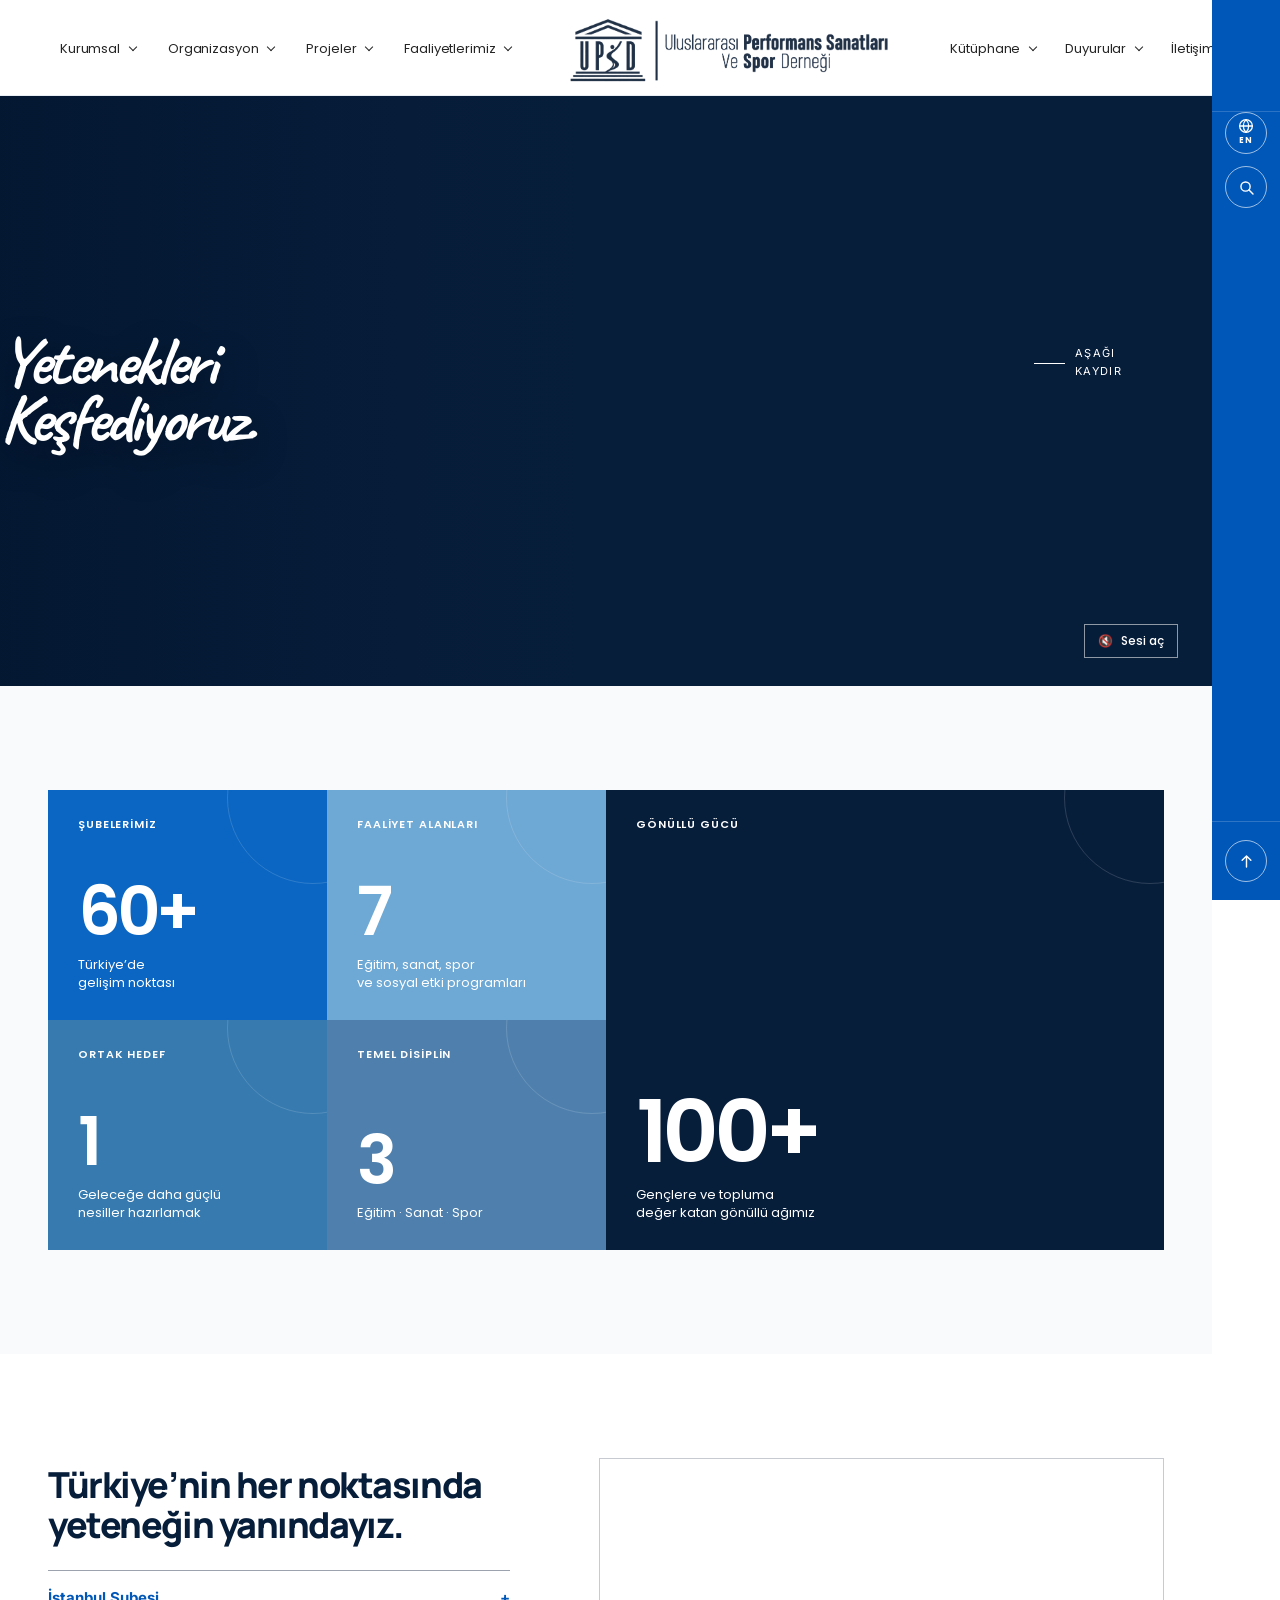
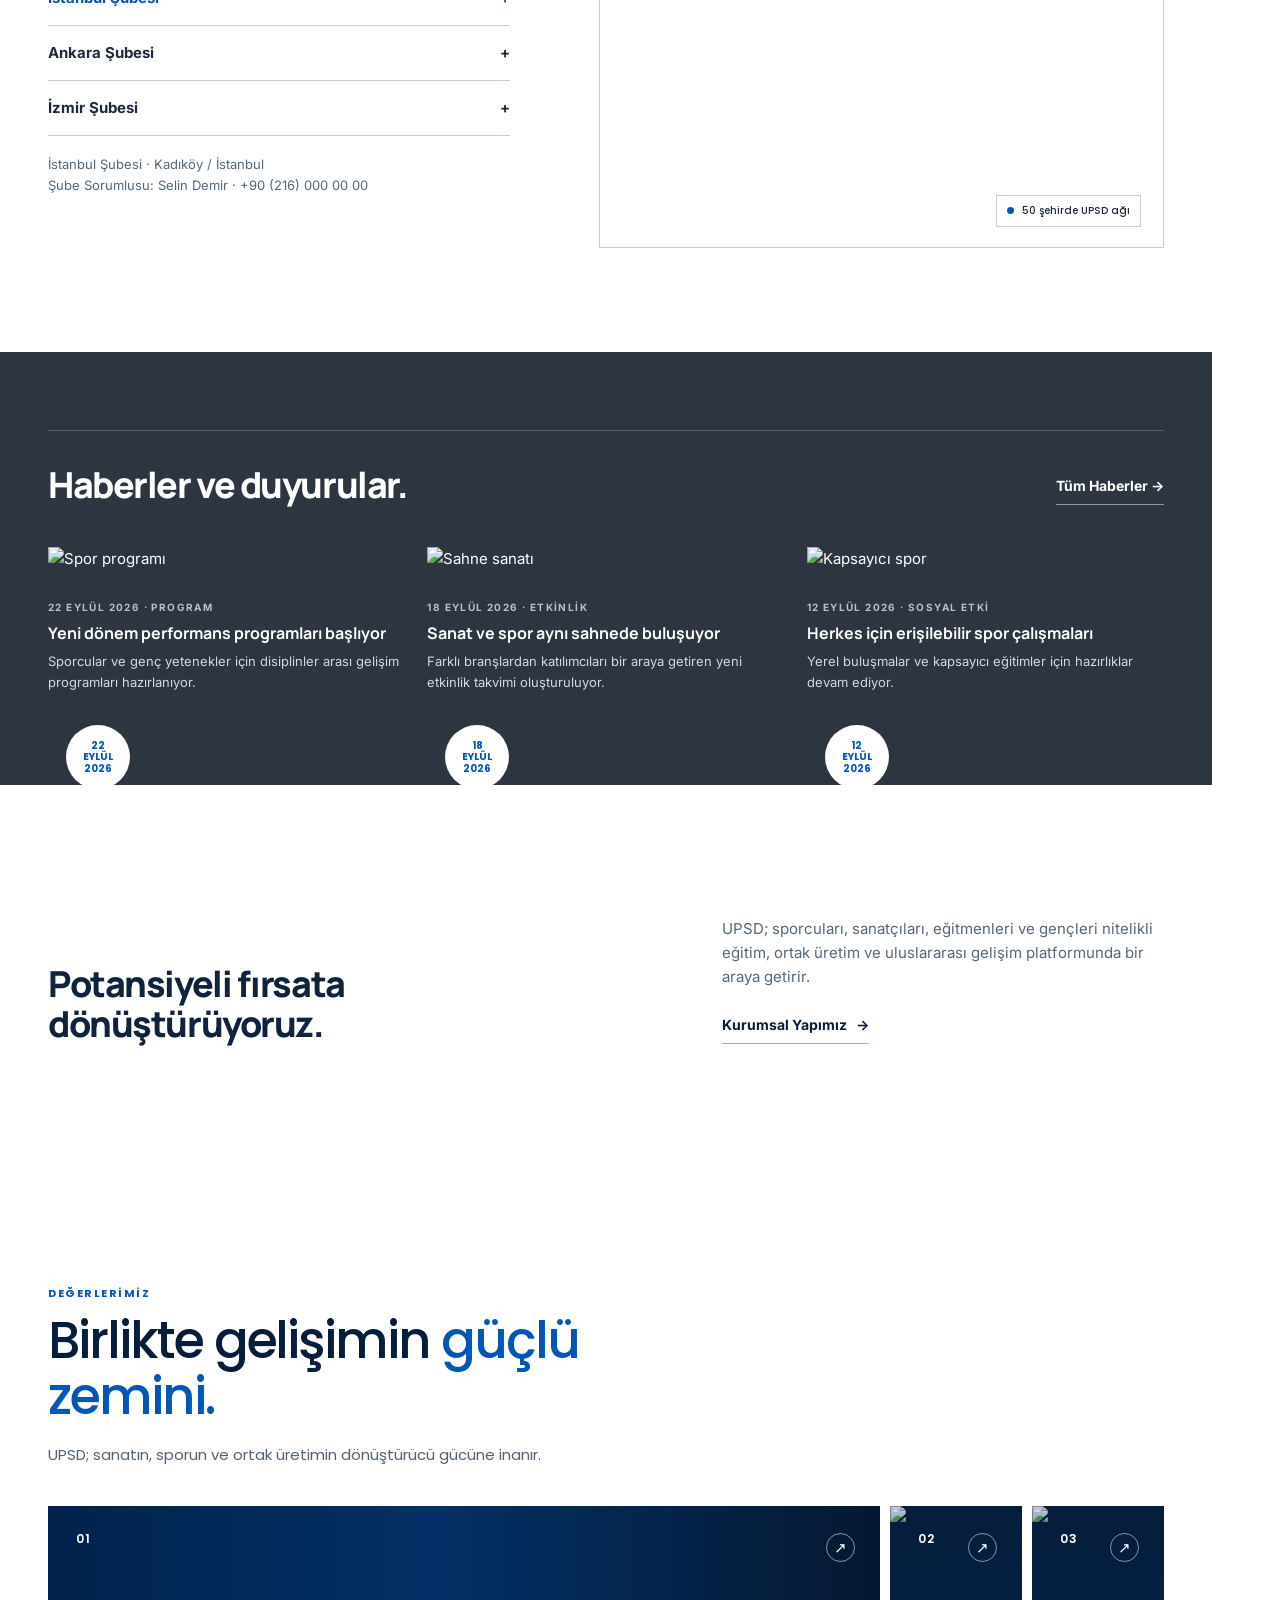
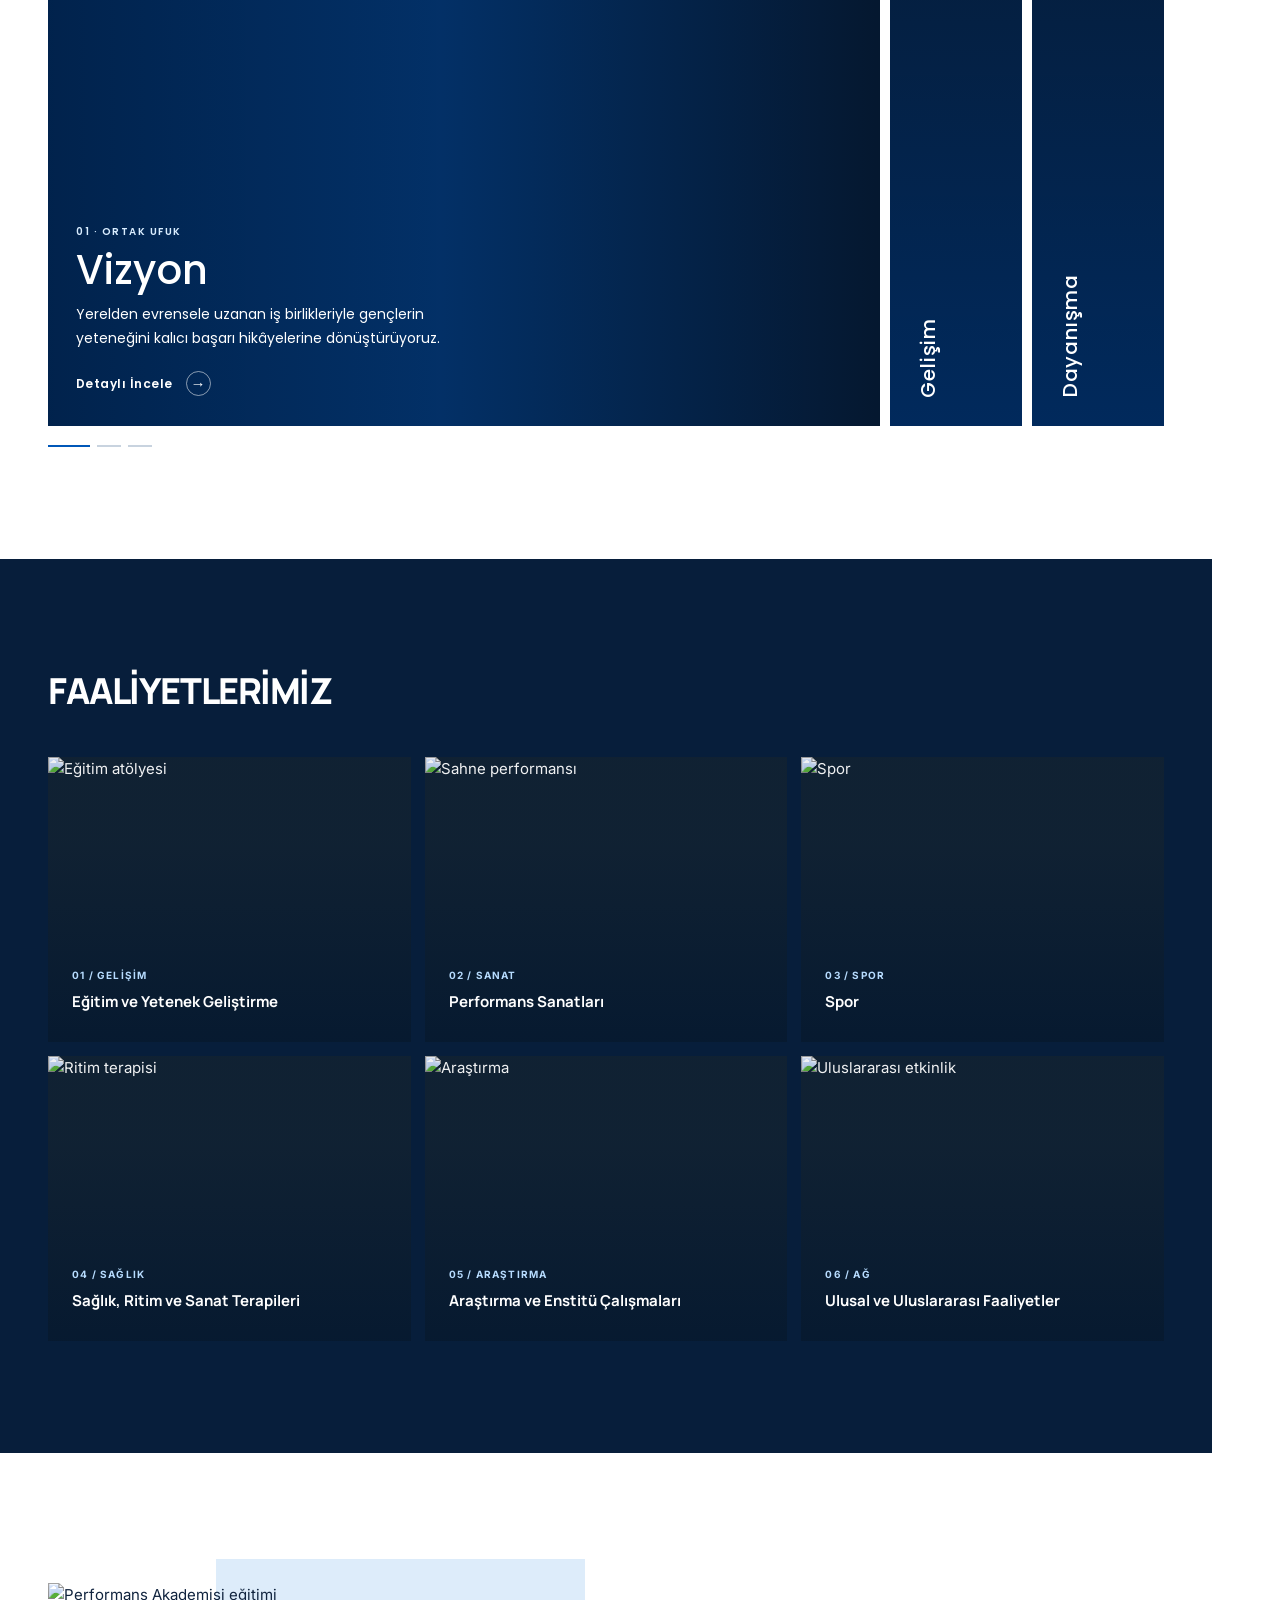
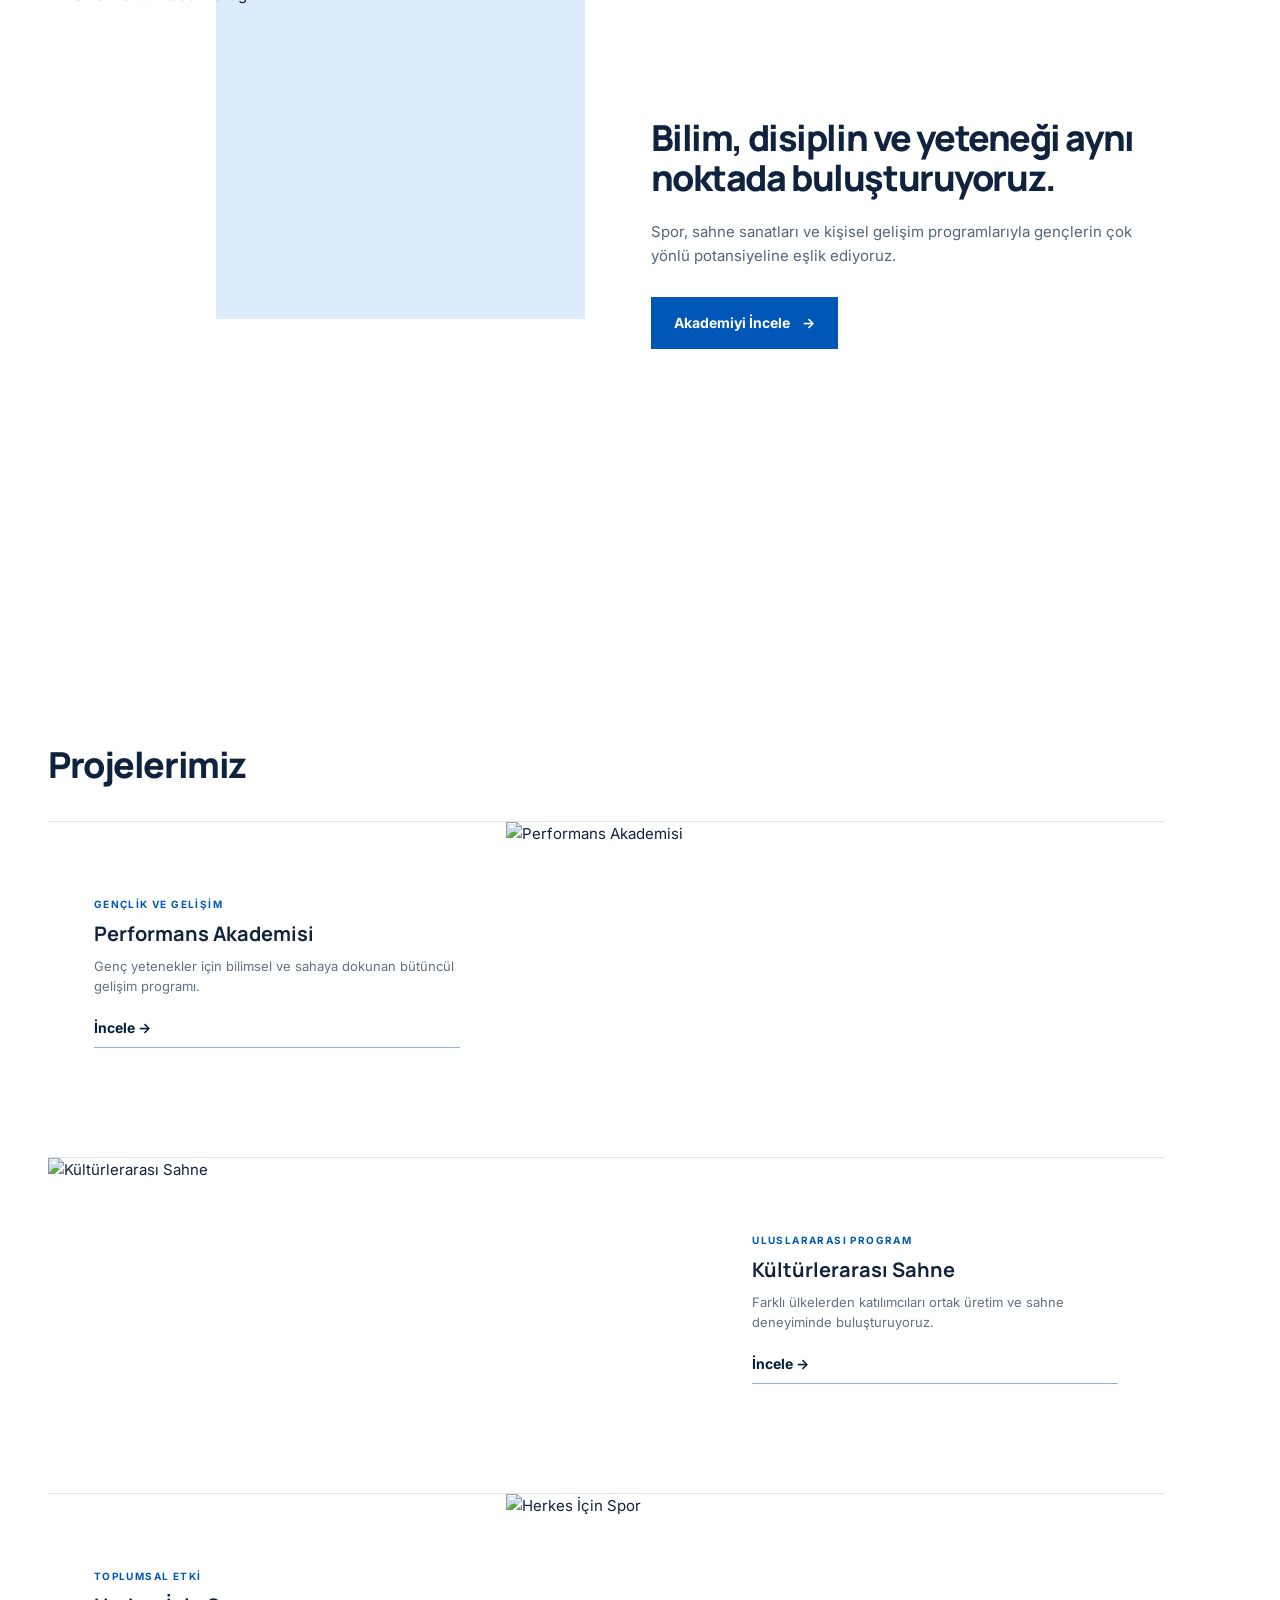
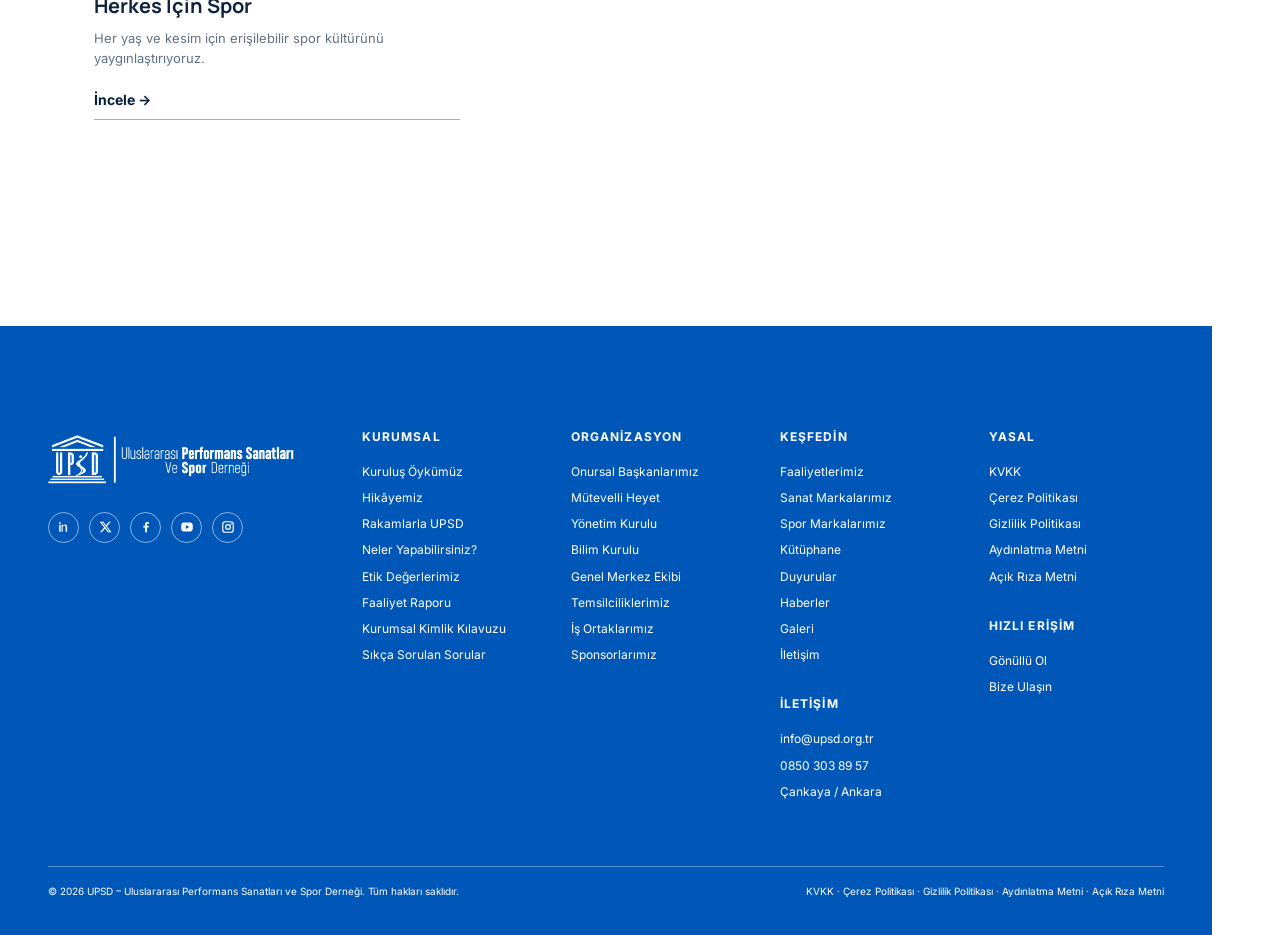
==== commit 422d1d97: "Use youth-focused imagery in UPSD values cards" ====
--- a/index.html
+++ b/index.html
@@ -179,7 +179,7 @@
     </div>
     <div class="values-accordion" data-active="vision" aria-label="UPSD değerleri">
       <article class="value-panel is-active" data-value="vision">
-        <img src="https://images.unsplash.com/photo-1484981184820-2e84ea0f7a6b?auto=format&fit=crop&w=1600&q=88" alt="Sahnede birlikte çalışan performans ekibi">
+        <img src="https://images.unsplash.com/photo-1509062522246-3755977927d7?auto=format&fit=crop&w=1600&q=88" alt="Birlikte üreten genç katılımcılar">
         <div class="value-panel-shade"></div>
         <button class="value-panel-tab" type="button" aria-expanded="true" aria-controls="value-vision">
           <span class="value-number">01</span><span class="value-panel-name">Vizyon</span><span class="value-panel-arrow">↗</span>
@@ -192,7 +192,7 @@
         </div>
       </article>
       <article class="value-panel" data-value="growth">
-        <img src="https://images.unsplash.com/photo-1508214751196-bcfd4ca60f91?auto=format&fit=crop&w=1600&q=88" alt="Sanat eğitimi alan genç katılımcılar">
+        <img src="https://images.unsplash.com/photo-1517649763962-0c623066013b?auto=format&fit=crop&w=1600&q=88" alt="Hareket ve sporla gelişen gençler">
         <div class="value-panel-shade"></div>
         <button class="value-panel-tab" type="button" aria-expanded="false" aria-controls="value-growth">
           <span class="value-number">02</span><span class="value-panel-name">Gelişim</span><span class="value-panel-arrow">↗</span>
@@ -205,7 +205,7 @@
         </div>
       </article>
       <article class="value-panel" data-value="solidarity">
-        <img src="https://images.unsplash.com/photo-1529156069898-49953e39b3ac?auto=format&fit=crop&w=1600&q=88" alt="Birlikte hareket eden gençler">
+        <img src="https://images.unsplash.com/photo-1517486808906-6ca8b3f04846?auto=format&fit=crop&w=1600&q=88" alt="Atölyede birlikte öğrenen gençler">
         <div class="value-panel-shade"></div>
         <button class="value-panel-tab" type="button" aria-expanded="false" aria-controls="value-solidarity">
           <span class="value-number">03</span><span class="value-panel-name">Dayanışma</span><span class="value-panel-arrow">↗</span>
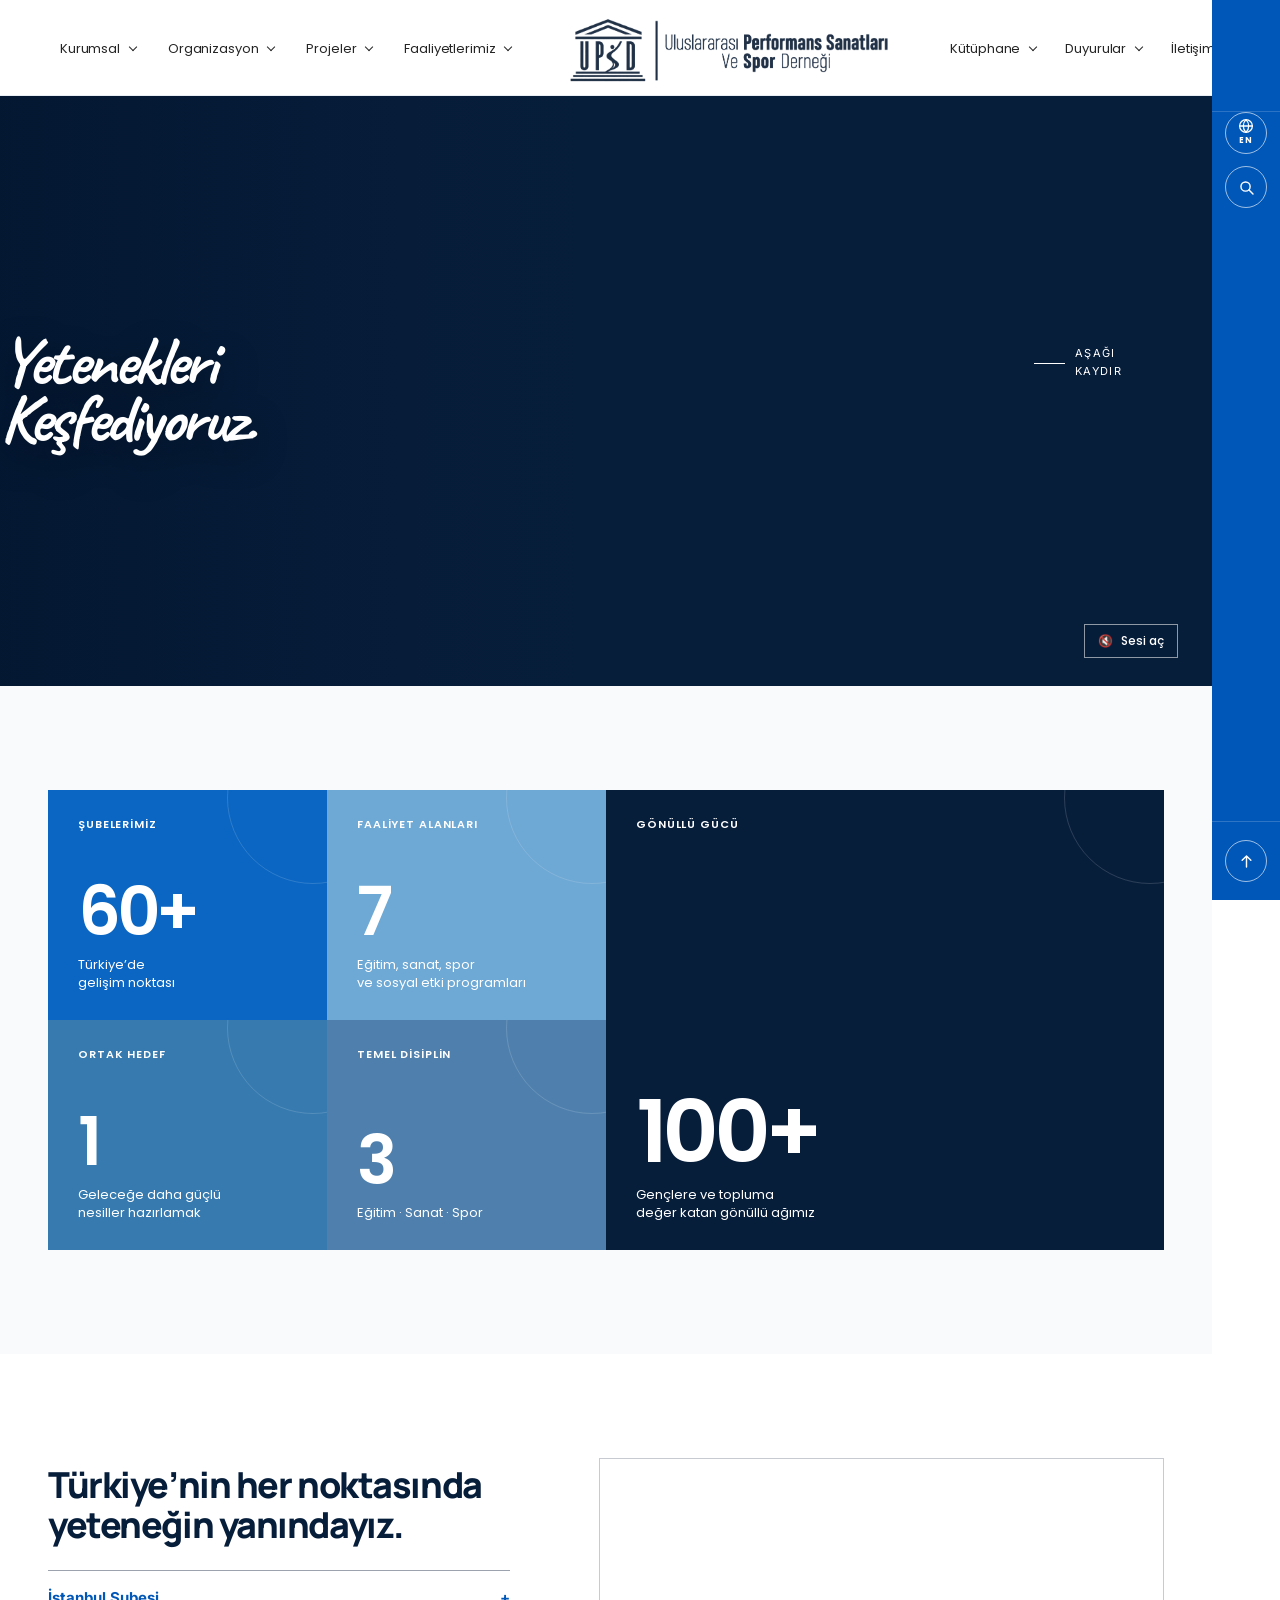
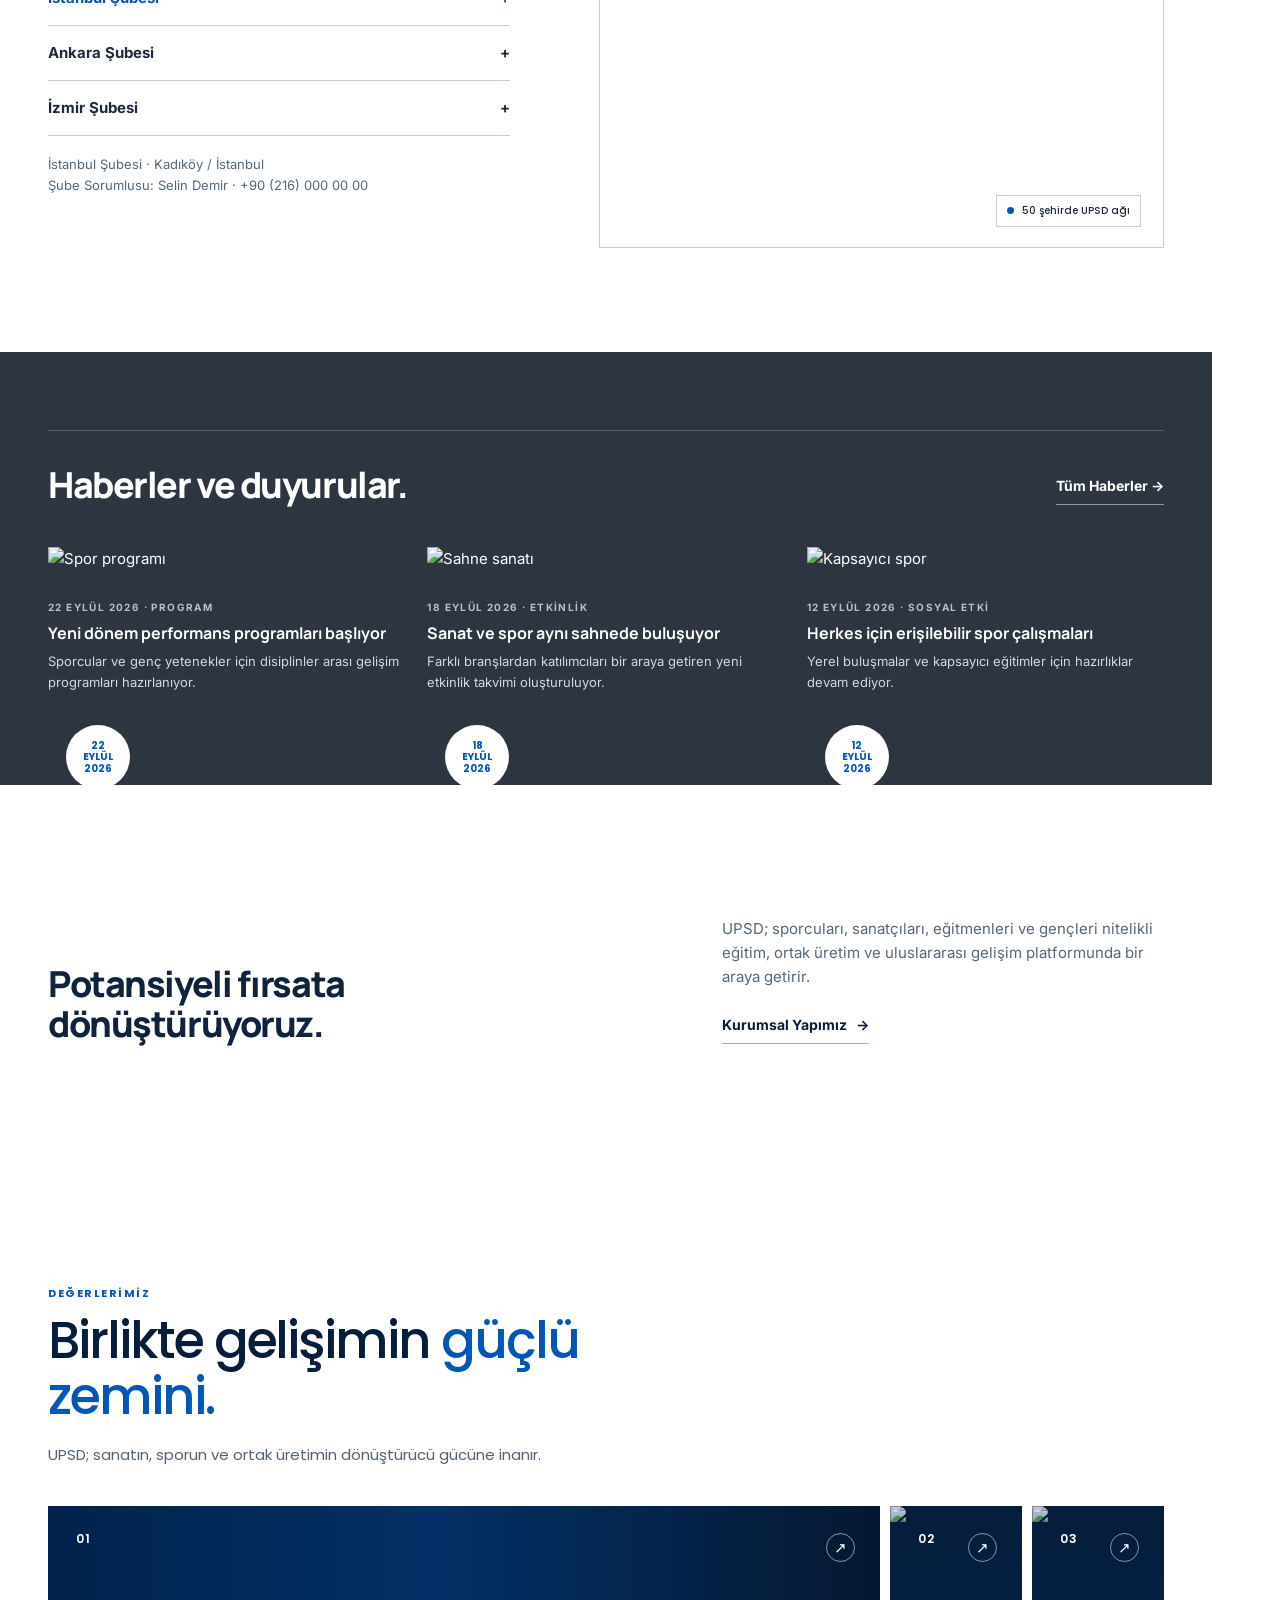
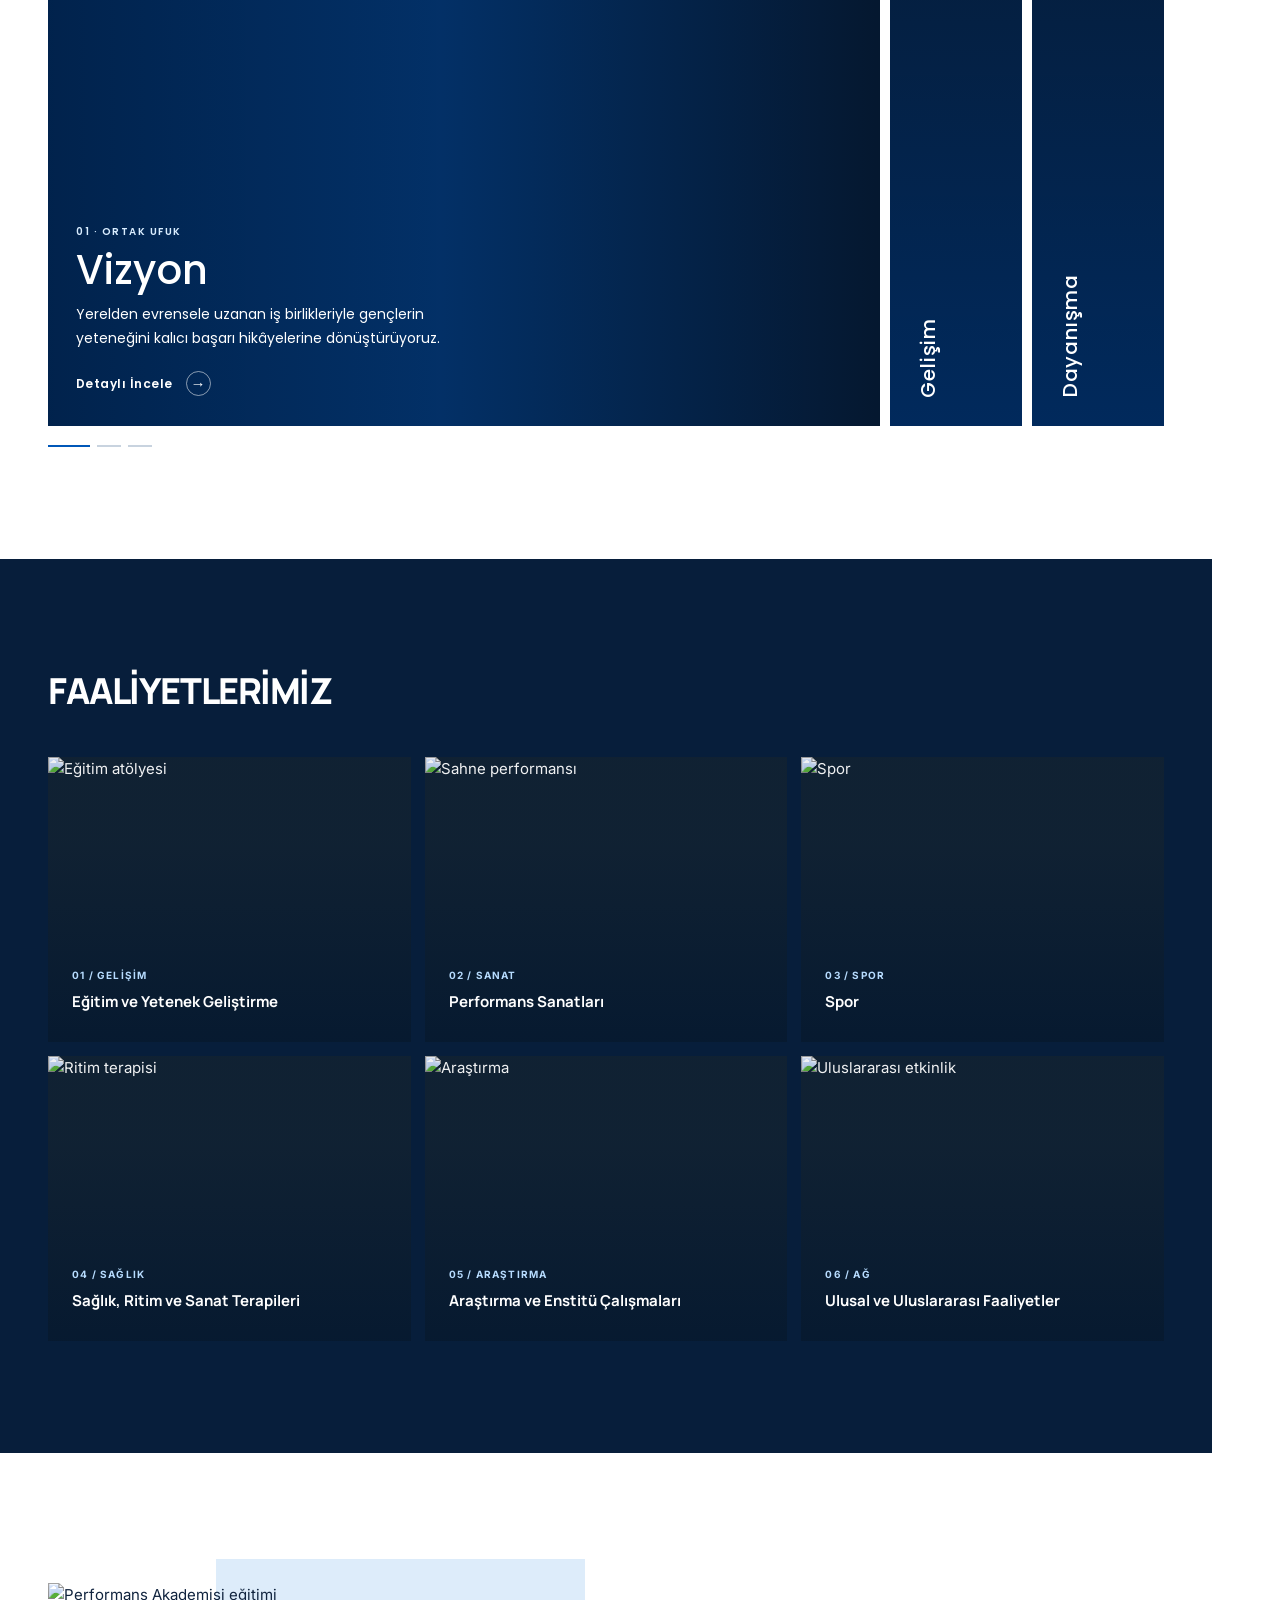
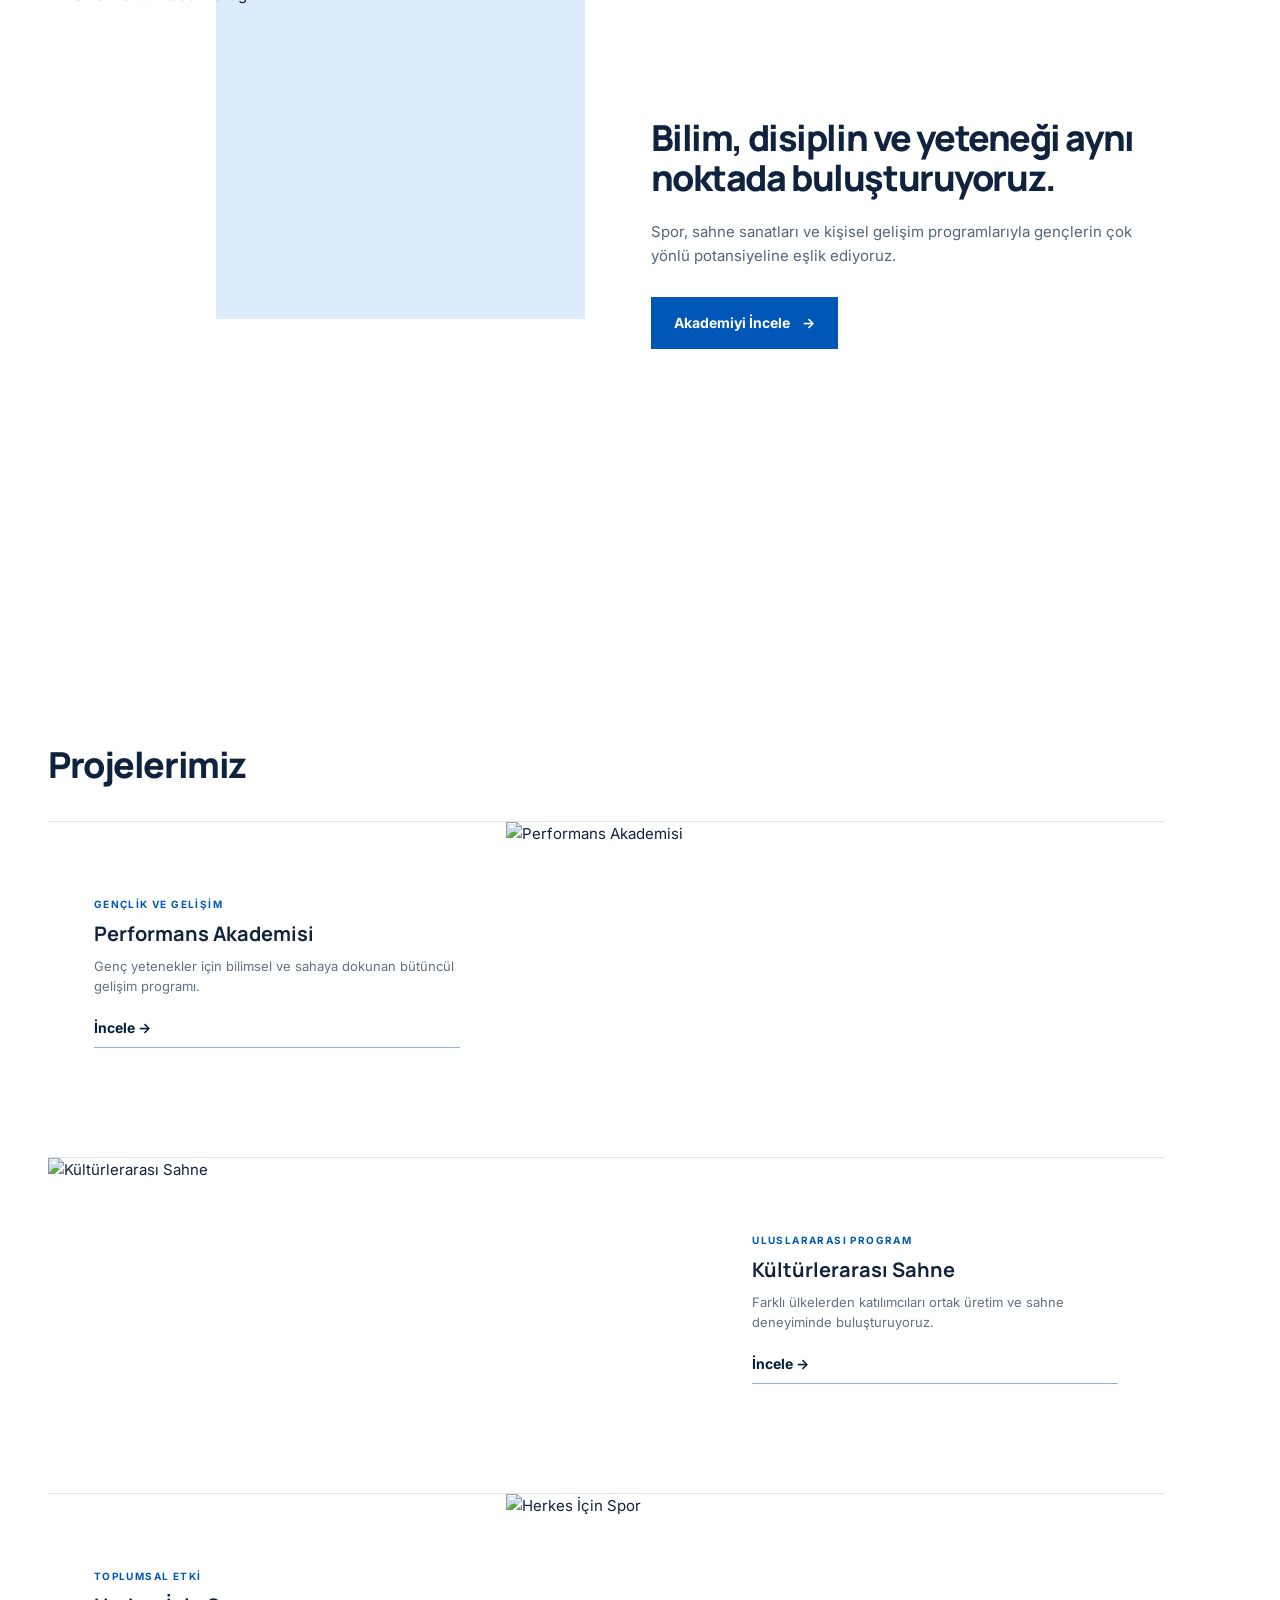
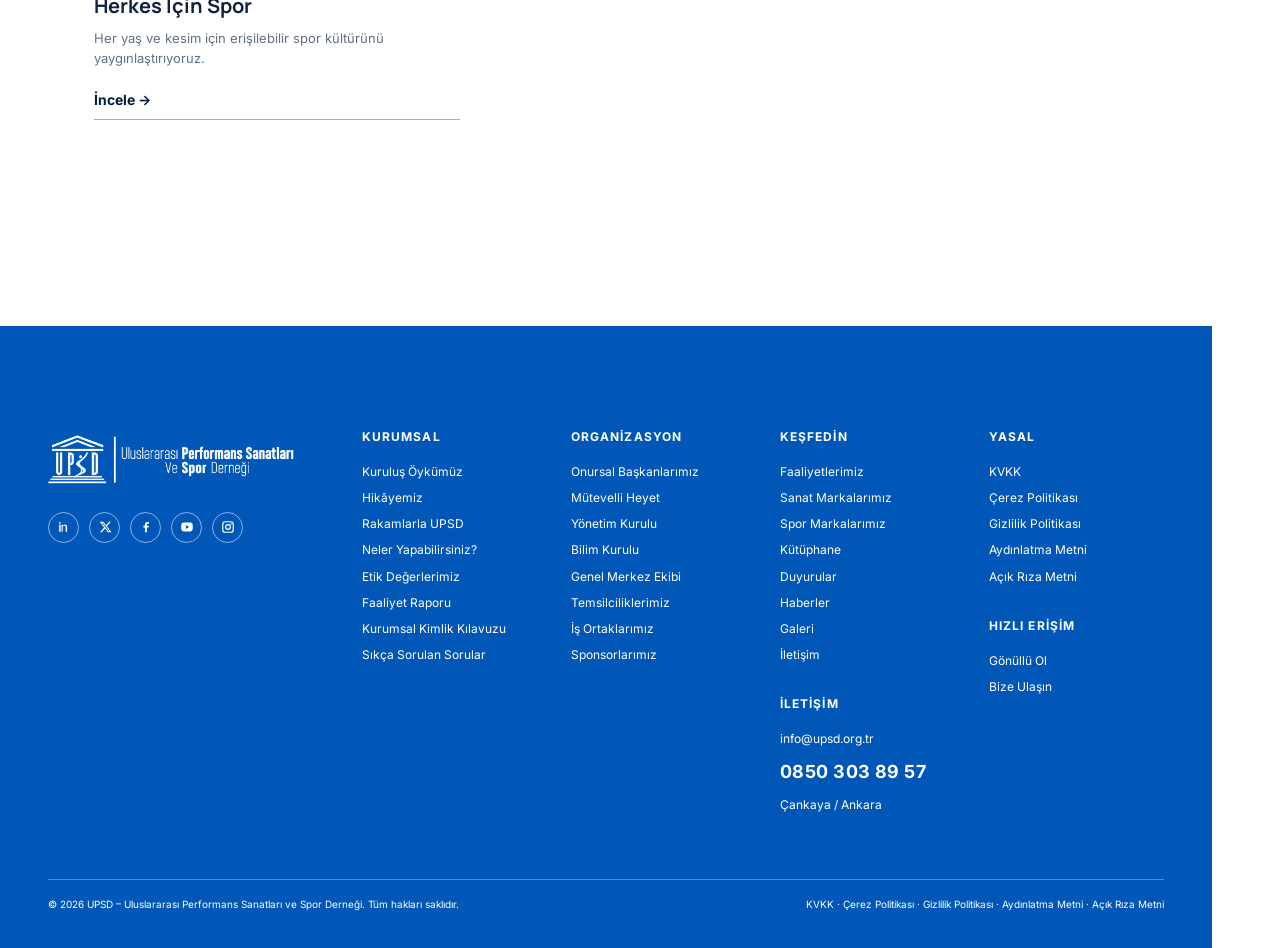
==== commit ed0c8a3d: "Emphasize phone numbers in footer and contact page" ====
--- a/index.html
+++ b/index.html
@@ -147,6 +147,11 @@
 .values-deck-dots i{display:block;width:24px;height:2px;background:#c8d3df;transition:background .25s,width .25s}
 .values-deck-dots i.is-active{width:42px;background:#0057b8}
 @media(max-width:760px){.values.values-deck{padding:74px 0!important}.values-accordion{height:460px;gap:6px}.value-panel{flex-basis:56px}.value-panel.is-active{flex-basis:calc(100% - 112px)}.value-number{top:19px;left:16px}.value-panel-name{left:16px;bottom:20px;font-size:24px}.value-panel:not(.is-active) .value-panel-name{bottom:19px;font-size:16px}.value-panel-arrow{top:18px;right:13px}.value-panel-content{left:20px;bottom:24px;max-width:calc(100% - 38px)}.value-panel-content h3{font-size:30px}.value-panel-content>p:not(.value-overline){font-size:12px;line-height:1.6}.values-deck .values-deck-head>p{font-size:14px}}
+</style><style id="upsd-phone-emphasis">
+/* Telefon numaraları: mevcut ölçünün %50 üzerinde, hızlı fark edilebilir */
+.footer a[href^="tel:"]{font-size:18px!important;font-weight:700!important;letter-spacing:.025em!important;line-height:1.35!important;margin:11px 0!important}
+.contact-info a.item[href^="tel:"] span{font-size:21px!important;font-weight:700!important;letter-spacing:.02em!important;line-height:1.4!important}
+@media(max-width:560px){.footer a[href^="tel:"]{font-size:17px!important}.contact-info a.item[href^="tel:"] span{font-size:20px!important}}
 </style></head><body>
 <aside class="side-rail" aria-label="Quick access">
   <div class="rail-top" aria-hidden="true"></div>
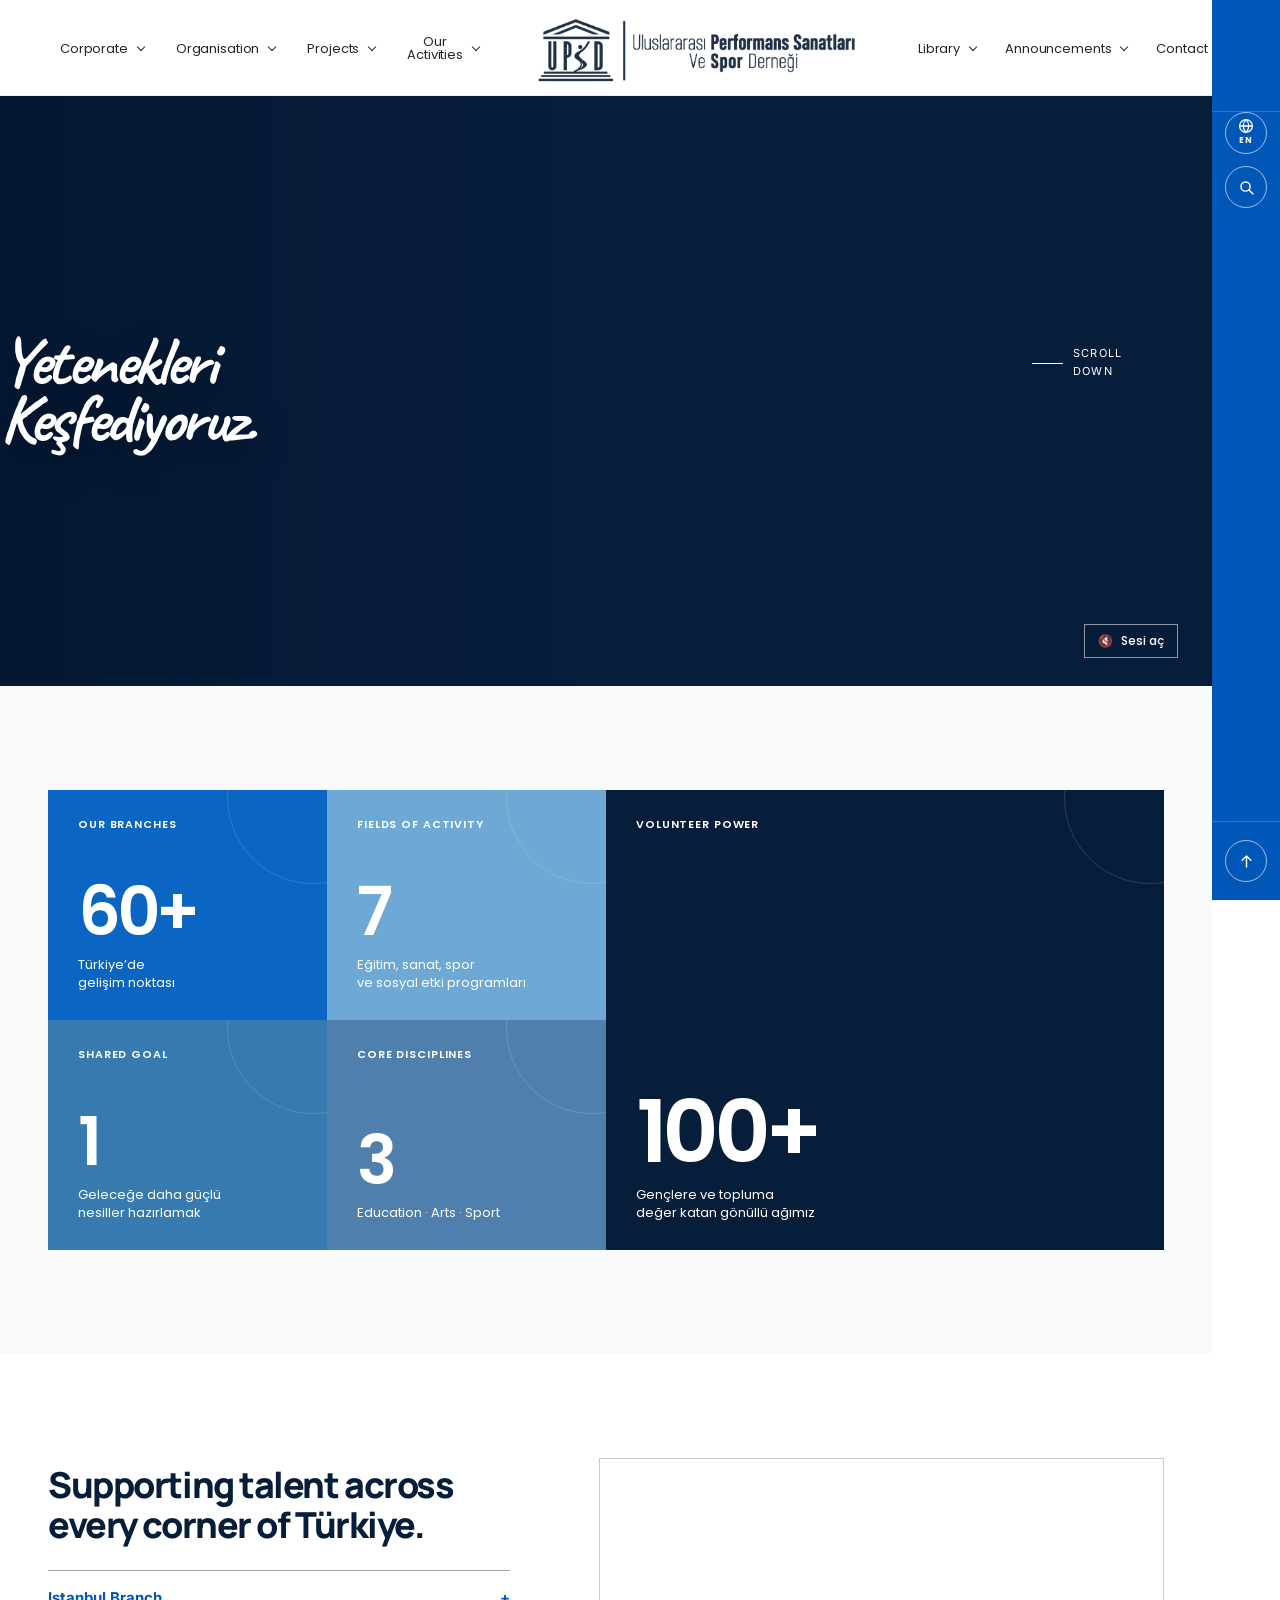
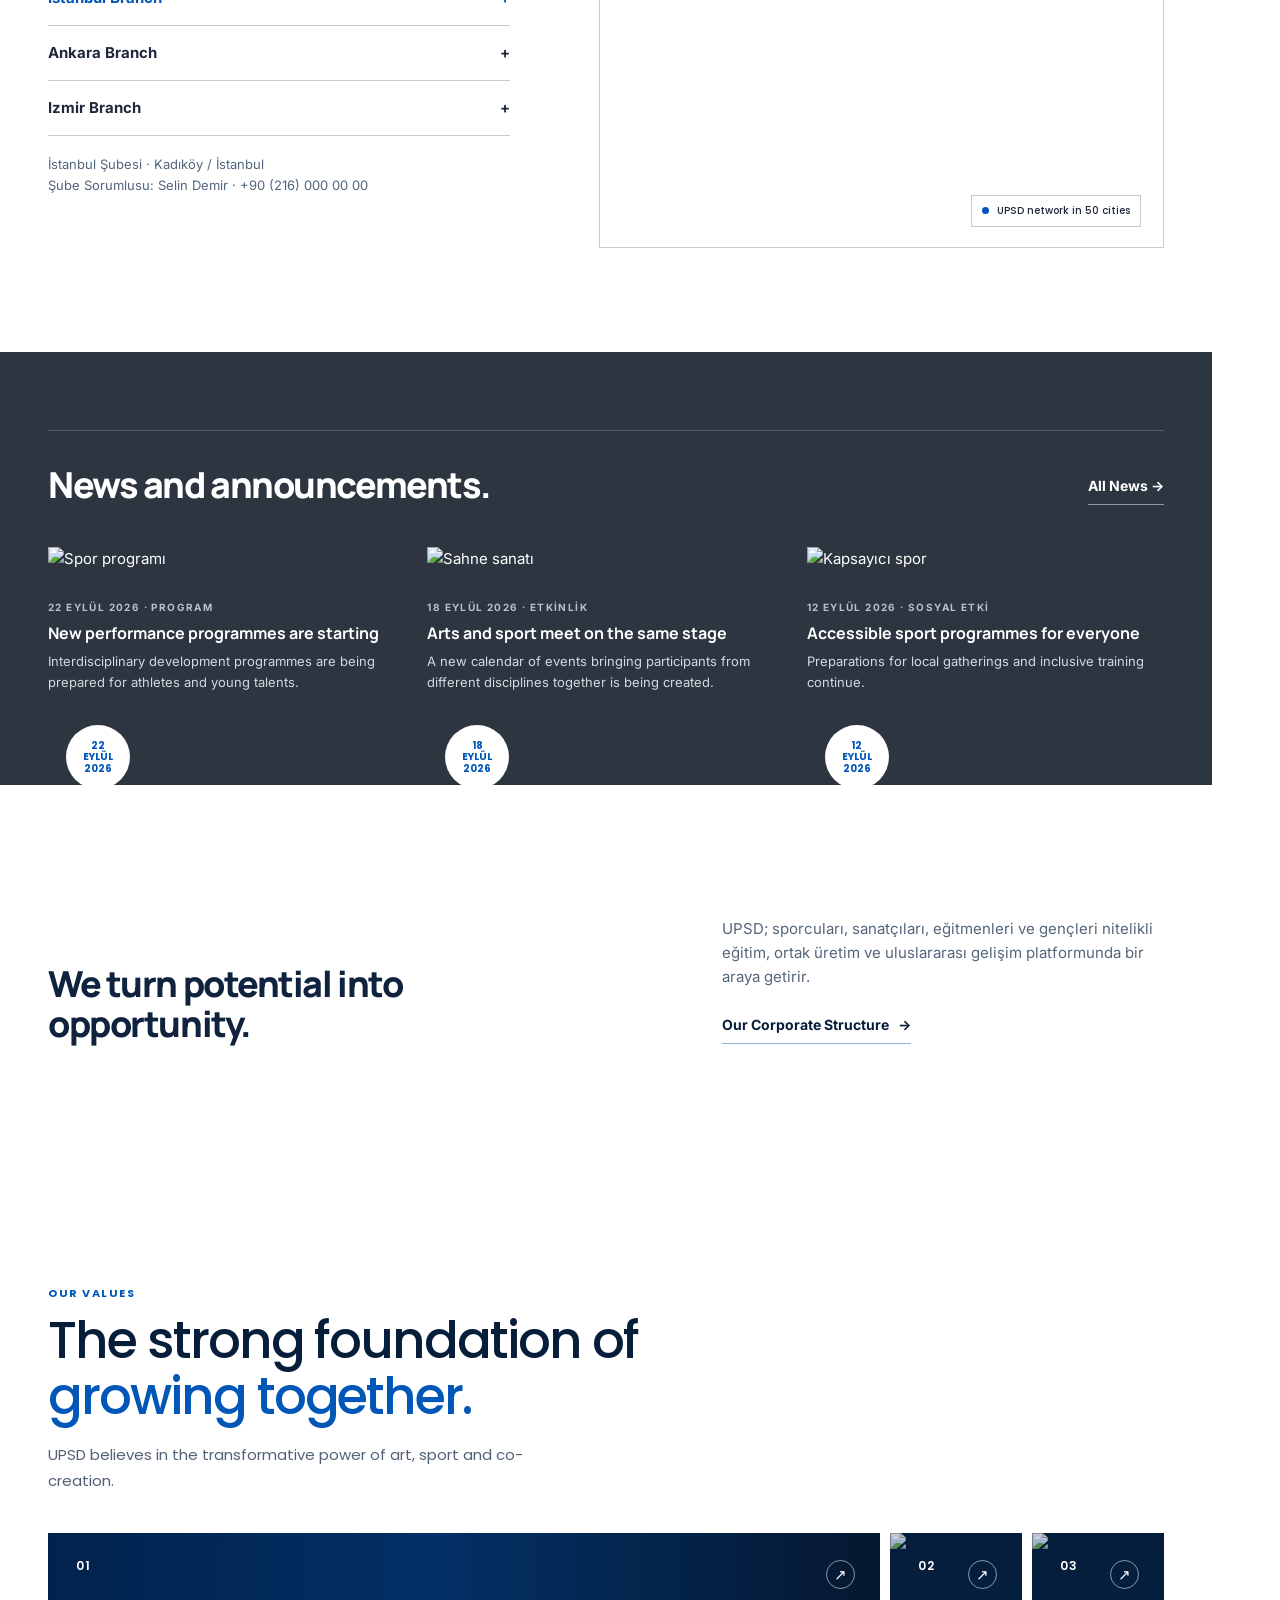
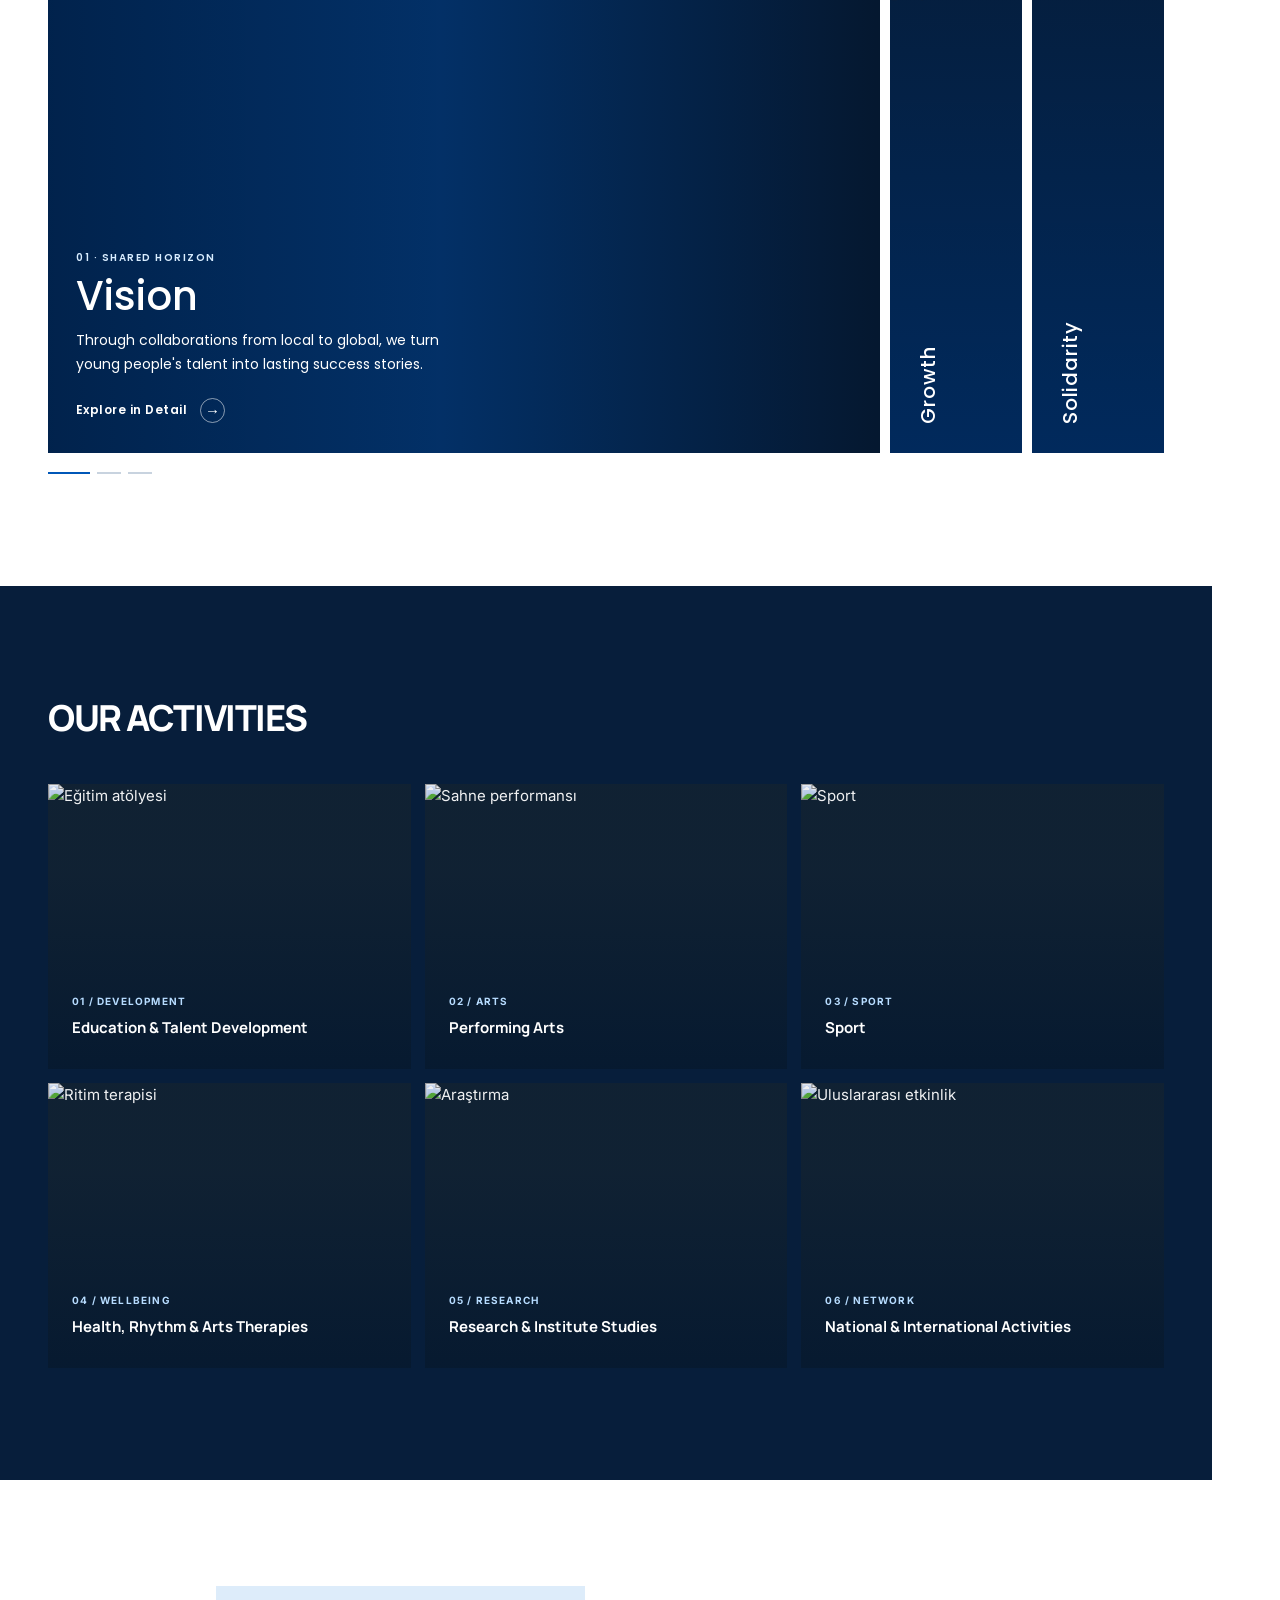
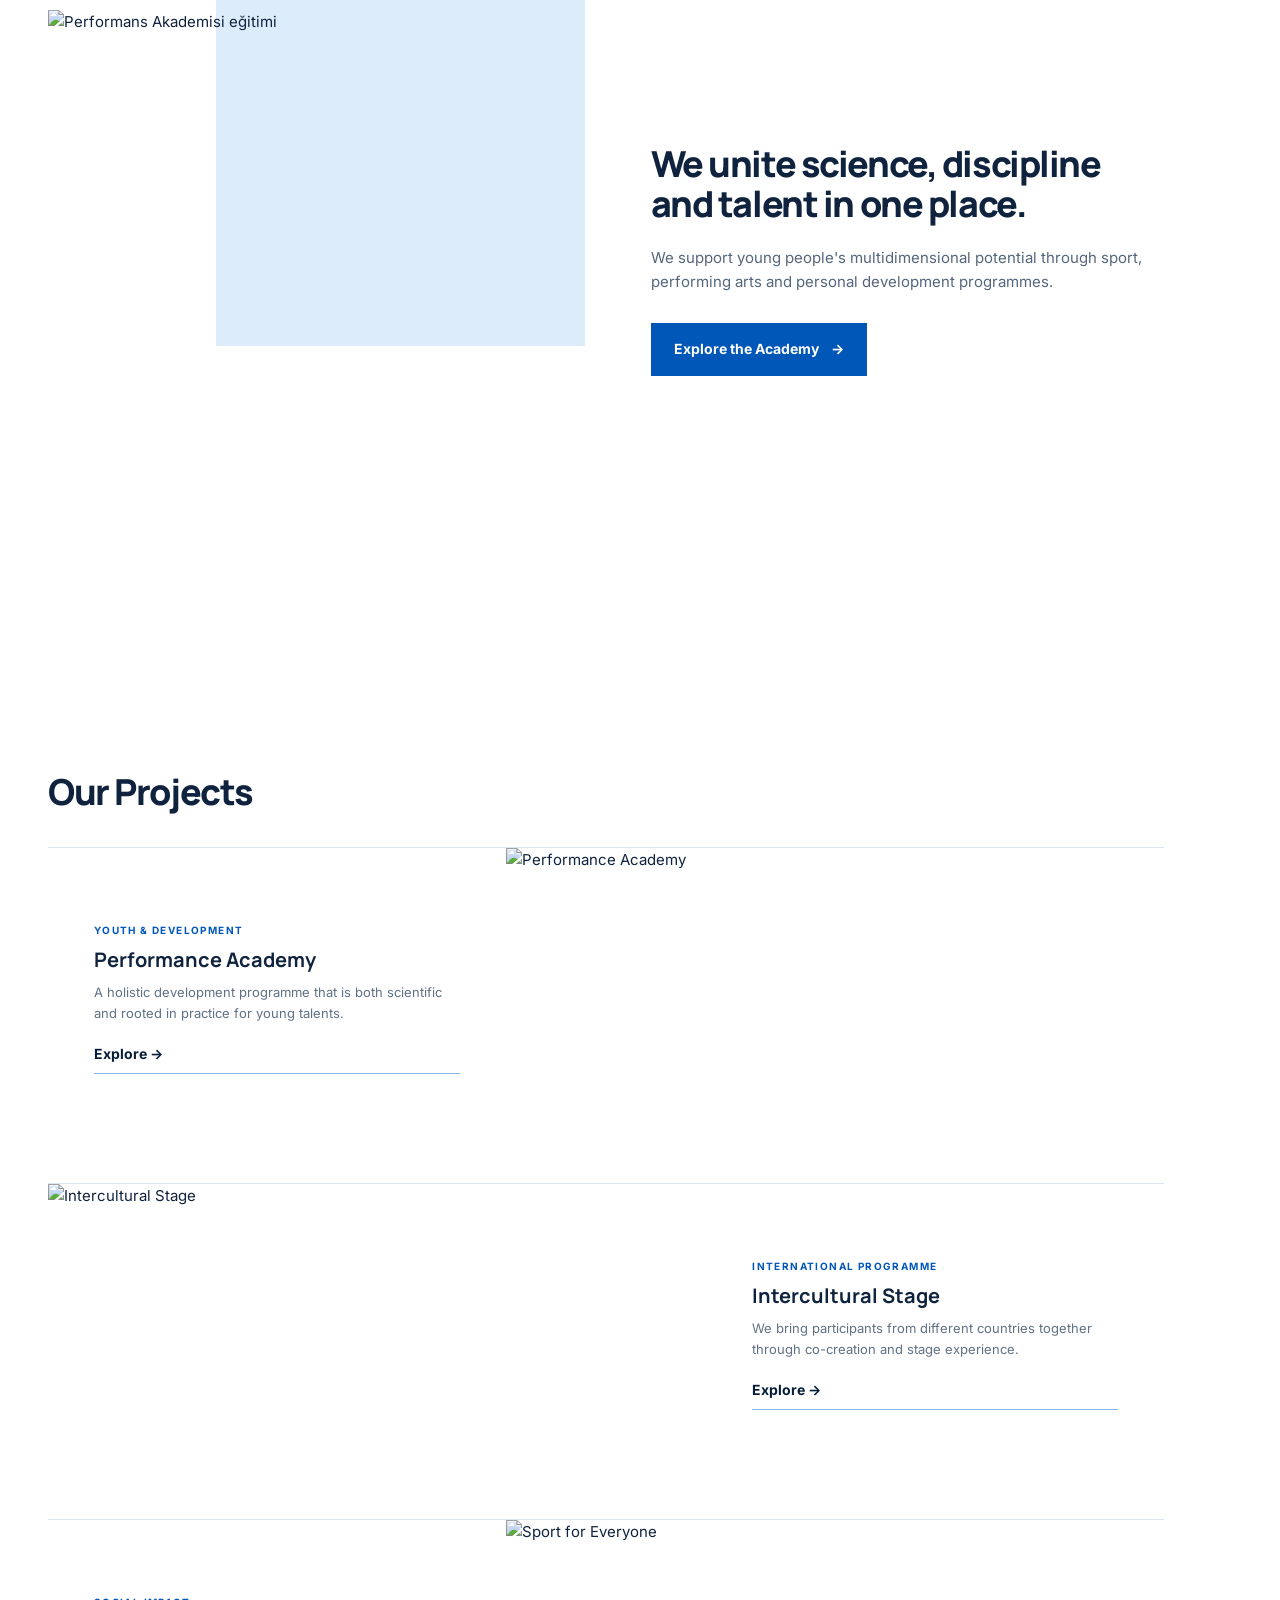
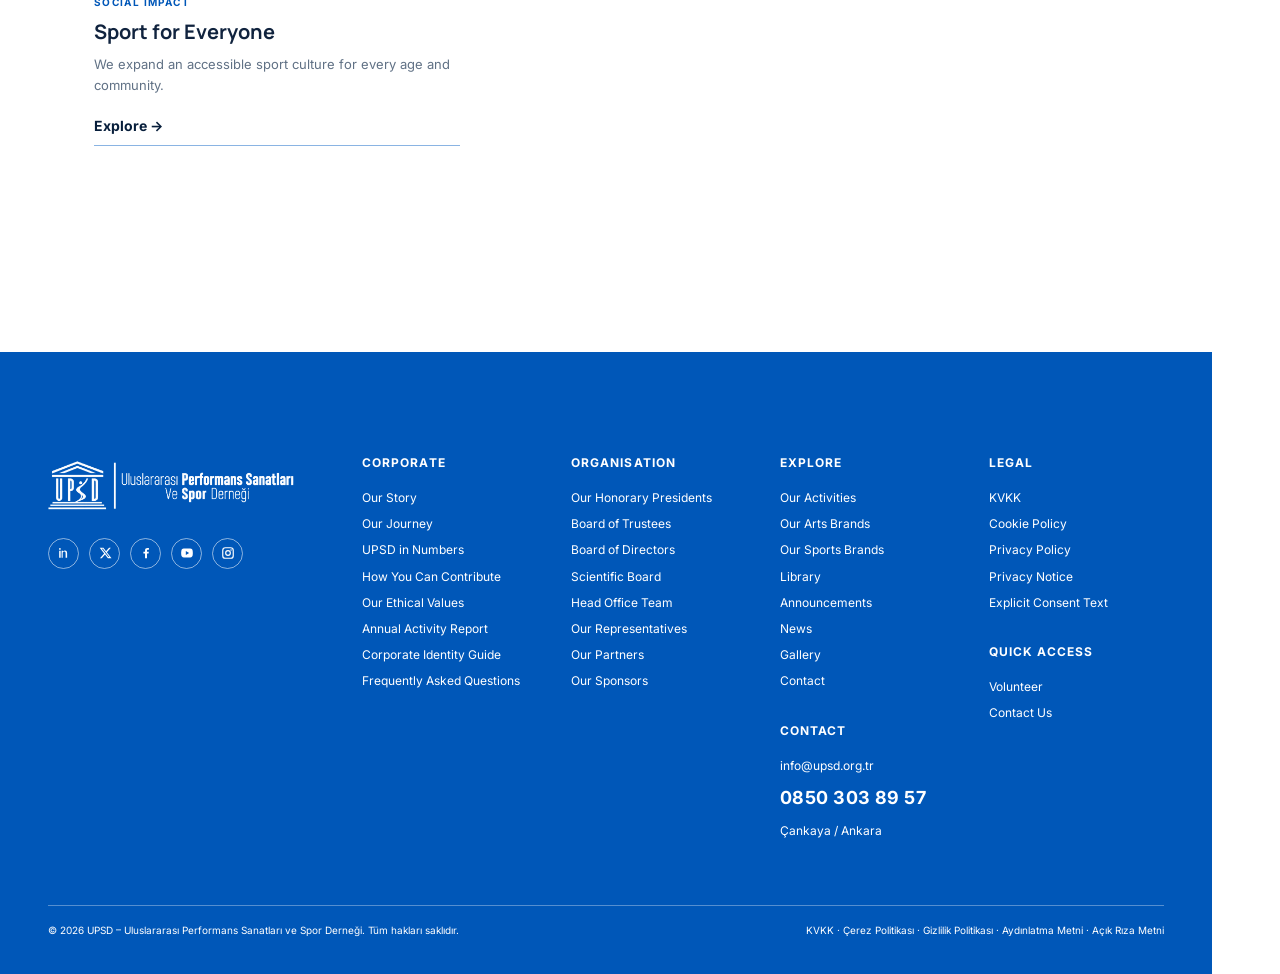
==== commit a5071537: "Set English as default UPSD language" ====
--- a/index.html
+++ b/index.html
@@ -1,5 +1,5 @@
 <!DOCTYPE html>
-<html lang="tr"><head><meta charset="UTF-8"><meta name="viewport" content="width=device-width,initial-scale=1"><title>UPSD | Uluslararası Performans Sanatları ve Spor Derneği</title><meta name="description" content="UPSD; eğitim, sanat ve spor aracılığıyla yeteneği geleceğe taşır."><link rel="preconnect" href="https://fonts.googleapis.com"><link rel="preconnect" href="https://fonts.gstatic.com" crossorigin><link href="https://fonts.googleapis.com/css2?family=Inter:wght@400;500;600;700&family=Manrope:wght@500;600;700;800&display=swap" rel="stylesheet"><style>
+<html lang="en"><head><meta charset="UTF-8"><meta name="viewport" content="width=device-width,initial-scale=1"><title>UPSD | Uluslararası Performans Sanatları ve Spor Derneği</title><meta name="description" content="UPSD; eğitim, sanat ve spor aracılığıyla yeteneği geleceğe taşır."><link rel="preconnect" href="https://fonts.googleapis.com"><link rel="preconnect" href="https://fonts.gstatic.com" crossorigin><link href="https://fonts.googleapis.com/css2?family=Inter:wght@400;500;600;700&family=Manrope:wght@500;600;700;800&display=swap" rel="stylesheet"><style>
 :root{--blue:#0057B8;--blue2:#0A66C2;--navy:#071E3B;--ink:#10233E;--char:#1E293B;--grey:#EEF2F6;--paper:#F8FAFC;--white:#fff}*{box-sizing:border-box}html{scroll-behavior:smooth}body{margin:0;font-family:Inter,Arial,sans-serif;color:var(--ink);background:#fff;line-height:1.6}a{text-decoration:none;color:inherit}button,input,select,textarea{font:inherit}.wrap{width:min(1280px,calc(100% - 96px));margin:auto}.eyebrow{font-size:11px;letter-spacing:.16em;font-weight:700;color:var(--blue);margin:0 0 18px}.title{font:800 clamp(30px,4vw,55px)/1.12 Manrope,sans-serif;letter-spacing:-.04em;margin:0}.lead{font-size:17px;color:#54667b}.btn{display:inline-flex;align-items:center;justify-content:center;gap:12px;padding:14px 22px;border:1px solid var(--blue);background:var(--blue);color:#fff;font-size:14px;font-weight:700;transition:.25s}.btn:hover{background:var(--navy);border-color:var(--navy);transform:translateY(-2px)}.btn.outline{background:transparent;border-color:#ffffff88}.btn.outline:hover{background:#fff;color:var(--navy)}.line-link{display:inline-flex;gap:9px;align-items:center;border-bottom:1px solid #8ab4e3;padding-bottom:7px;color:var(--navy);font-size:14px;font-weight:700}.header{height:86px;display:flex;align-items:center;position:sticky;top:0;z-index:30;background:#ffffffee;backdrop-filter:blur(14px);border-bottom:1px solid #e9eef4}.head-inner{width:min(1380px,calc(100% - 72px));margin:auto;display:flex;align-items:center;gap:38px}.brand{display:flex;align-items:center;gap:9px;min-width:max-content;font:800 18px Manrope;color:var(--navy)}.brand img{width:48px;height:48px;object-fit:contain}.nav{display:flex;align-items:center;gap:26px;flex:1}.nav a{font-size:13px;font-weight:600;color:#31455d}.nav a:hover{color:var(--blue)}.volunteer{margin-left:auto}.hamb{display:none;border:0;background:transparent;font-size:26px;color:var(--navy)}.hero{min-height:calc(75vh - 86px);min-height:590px;background:linear-gradient(90deg,#031630eF 0%,#071e3bc9 37%,#071e3b55 77%),url('https://images.unsplash.com/photo-1504450758481-7338eba7524a?auto=format&fit=crop&w=2200&q=85') center/cover;display:flex;align-items:center;color:#fff;position:relative}.hero .eyebrow{color:#b9dfff}.hero h1{font:800 clamp(42px,5.4vw,78px)/1.02 Manrope;margin:0;letter-spacing:-.055em;max-width:780px}.hero h1 span{color:#8dc5ff}.hero p:not(.eyebrow){max-width:560px;color:#e8f2fb;font-size:18px;margin:26px 0 34px}.hero-actions{display:flex;gap:12px;flex-wrap:wrap}.scroll{position:absolute;bottom:28px;right:max(48px,calc((100% - 1280px)/2));font-size:11px;letter-spacing:.12em;display:flex;align-items:center;gap:10px}.scroll i{width:32px;height:1px;background:#fff;display:block}.intro{padding:132px 0;display:grid;grid-template-columns:1.1fr .9fr;gap:12%;align-items:end}.intro .lead{margin:0 0 24px}.values{padding:96px 0;background:var(--paper)}.value-grid{display:grid;grid-template-columns:repeat(3,1fr);margin-top:44px;gap:22px}.value{background:#fff;padding:36px 30px 31px;border:1px solid #e5ebf2;position:relative;min-height:250px}.value:after{content:'';position:absolute;bottom:0;left:0;width:0;height:3px;background:var(--blue);transition:.35s}.value:hover:after{width:100%}.value .icon{width:42px;height:42px;border:1px solid #b3d3f4;display:grid;place-items:center;color:var(--blue);font-size:21px}.value h3{font:700 24px Manrope;margin:37px 0 10px}.value p{color:#607185;font-size:14px;margin:0}.activities{background:var(--navy);padding:112px 0;color:#fff}.activities .eyebrow{color:#8dc5ff}.activities .title{max-width:610px}.activity-grid{margin-top:46px;display:grid;grid-template-columns:repeat(3,1fr);gap:14px}.activity{height:285px;overflow:hidden;position:relative;background:#123}.activity:before{content:'';position:absolute;inset:0;background:linear-gradient(0deg,#03172fbf 0%,#03172f10 70%);z-index:1}.activity img{width:100%;height:100%;object-fit:cover;transition:.55s}.activity:hover img{transform:scale(1.07)}.activity div{position:absolute;z-index:2;bottom:24px;left:24px;right:20px}.activity small{color:#b7dcff;font-size:10px;font-weight:700;letter-spacing:.12em}.activity h3{font:700 20px/1.22 Manrope;margin:7px 0}.academy{padding:130px 0;display:grid;grid-template-columns:1fr 1fr;gap:8%;align-items:center}.academy-image{height:500px;position:relative}.academy-image:before{content:'';position:absolute;width:72%;height:72%;right:-24px;top:-24px;background:#ddecfa}.academy-image img{width:100%;height:100%;object-fit:cover;position:relative}.academy .lead{max-width:520px;margin:22px 0 29px}.numbers{background:var(--navy);padding:66px 0;color:#fff}.number-grid{display:grid;grid-template-columns:repeat(4,1fr);gap:20px}.number{padding:16px 28px;border-left:1px solid #3b668f}.number strong{font:800 clamp(30px,3.4vw,53px)/1 Manrope;display:block}.number span{color:#a8cdec;font-size:12px;margin-top:11px;display:block}.projects{padding:132px 0}.project{display:grid;grid-template-columns:1.18fr .82fr;margin-top:35px;border-top:1px solid #dce5ed}.project:nth-child(even){grid-template-columns:.82fr 1.18fr}.project:nth-child(even) img{order:2}.project img{width:100%;height:300px;object-fit:cover}.project-copy{padding:38px 10%;display:flex;justify-content:center;flex-direction:column}.project-copy small,.news-card small{color:var(--blue);font-size:10px;font-weight:700;letter-spacing:.14em}.project-copy h3{font:700 31px/1.2 Manrope;margin:10px 0}.project-copy p{font-size:14px;color:#607185;margin:0 0 20px}.branches{background:var(--grey);padding:110px 0}.branch-layout{display:grid;grid-template-columns:.9fr 1.1fr;gap:8%;align-items:center}.branch-list{margin-top:25px;border-top:1px solid #cad7e4}.branch-button{width:100%;background:transparent;border:0;border-bottom:1px solid #cad7e4;padding:15px 0;text-align:left;color:var(--ink);font-weight:700;display:flex;justify-content:space-between;cursor:pointer}.branch-button.active,.branch-button:hover{color:var(--blue)}.map{height:350px;background:#e1edf7;position:relative;overflow:hidden;display:grid;place-items:center}.map:before{content:'TÜRKİYE';font:800 54px Manrope;color:#b5d2e9;letter-spacing:.12em}.pin{position:absolute;background:var(--blue);width:15px;height:15px;border-radius:50%;border:4px solid #fff;box-shadow:0 0 0 1px var(--blue);cursor:pointer}.pin:hover{transform:scale(1.25)}.istanbul{left:17%;top:38%}.ankara{left:51%;top:55%}.izmir{left:23%;top:69%}.branch-info{margin-top:18px;font-size:14px;color:#52677d;min-height:74px}.news{padding:130px 0}.news-head{display:flex;align-items:end;justify-content:space-between}.news-grid{display:grid;grid-template-columns:repeat(3,1fr);gap:25px;margin-top:43px}.news-card img{width:100%;height:235px;object-fit:cover}.news-card small{display:block;margin-top:19px}.news-card h3{font:700 22px/1.27 Manrope;margin:8px 0}.news-card p{font-size:14px;color:#64758a;margin:0}.cta{background:linear-gradient(95deg,var(--navy),#0a4c91);color:#fff;padding:106px 0}.cta-inner{display:flex;align-items:center;justify-content:space-between;gap:30px}.cta .eyebrow{color:#acd6ff}.cta h2{font:800 clamp(33px,4vw,57px)/1.13 Manrope;margin:0;letter-spacing:-.04em}.cta p{color:#d8ecff;max-width:620px}.cta .btn{background:#fff;color:var(--navy);border-color:#fff;white-space:nowrap}.cta .btn:hover{background:#dcebfa}.footer{background:#05172d;color:#c4d5e7;padding:72px 0 28px}.footer-grid{display:grid;grid-template-columns:1.4fr repeat(2,.8fr) 1.2fr;gap:35px;padding-bottom:55px}.footer .brand{color:#fff;margin-bottom:18px}.footer .brand img{filter:brightness(0) invert(1)}.footer p{font-size:13px;max-width:265px}.footer h4{color:#fff;font-size:12px;letter-spacing:.09em;margin:8px 0 16px}.footer a{display:block;font-size:13px;margin:9px 0}.footer a:hover{color:#8bc5ff}.footer-bottom{border-top:1px solid #28425e;padding-top:22px;display:flex;justify-content:space-between;font-size:11px}.modal{position:fixed;inset:0;background:#071e3bb8;display:none;align-items:center;justify-content:center;z-index:80;padding:20px}.modal.show{display:flex}.modal-card{background:#fff;max-width:560px;width:100%;padding:36px;position:relative}.close{position:absolute;right:18px;top:12px;border:0;background:none;font-size:26px}.modal h3{font:800 30px Manrope;margin:0 0 9px}.modal p{color:#586d82}.form-grid{display:grid;grid-template-columns:1fr 1fr;gap:13px}.form-grid input,.form-grid select,.form-grid textarea{border:1px solid #d9e2ec;padding:12px;width:100%;color:var(--ink);background:#fff}.form-grid textarea{grid-column:1/-1;min-height:90px}.form-grid .btn{border:0;cursor:pointer;grid-column:1/-1}.reveal{animation:up .6s both}@keyframes up{from{opacity:0;transform:translateY(15px)}to{opacity:1;transform:none}}@media(max-width:850px){.wrap{width:min(100% - 44px,1280px)}.head-inner{width:calc(100% - 44px);gap:0}.hamb{display:block;margin-left:auto}.nav{display:none}.nav.open{display:flex;position:absolute;top:86px;left:0;right:0;background:#fff;flex-direction:column;align-items:stretch;padding:22px;gap:18px;box-shadow:0 10px 25px #001a3622}.nav.open .volunteer{margin:0;text-align:center}.hero{min-height:620px}.intro,.academy,.branch-layout{grid-template-columns:1fr;gap:38px;padding-top:84px;padding-bottom:84px}.value-grid,.activity-grid,.news-grid{grid-template-columns:1fr}.activity{height:255px}.number-grid{grid-template-columns:1fr 1fr}.project,.project:nth-child(even){grid-template-columns:1fr}.project:nth-child(even) img{order:0}.project-copy{padding:28px}.news-head,.cta-inner,.footer-bottom{align-items:flex-start;flex-direction:column}.footer-grid{grid-template-columns:1fr 1fr}.academy-image{height:350px}.scroll{right:24px}.cta-inner{gap:20px}}@media(max-width:500px){.head-inner{width:calc(100% - 28px)}.brand img{width:42px}.hero h1{font-size:42px}.hero{min-height:580px}.value-grid,.number-grid,.footer-grid,.form-grid{grid-template-columns:1fr}.numbers{padding:38px 0}.number{border-left:0;border-top:1px solid #3b668f;padding:20px 0}.footer-grid{gap:25px}.project img{height:235px}.map:before{font-size:32px}.cta{padding:72px 0}}
 </style><style>
 body{padding-right:68px}.header{height:96px;background:#fff;backdrop-filter:none}.head-inner{width:min(1380px,calc(100% - 72px));display:grid;grid-template-columns:1fr auto 1fr;gap:28px}.header-left,.header-right{display:flex;align-items:center;gap:28px}.header-right{justify-content:flex-end}.header-left a,.header-right a{font-size:12px;font-weight:800;letter-spacing:.035em;text-transform:uppercase;color:#263a50}.header-left a:hover,.header-right a:hover{color:var(--blue)}.header-logo{display:flex;align-items:center;justify-content:center}.header-logo img{width:162px;height:72px;object-fit:contain}.header-right .volunteer{margin:0;background:var(--blue);border-color:var(--blue);border-radius:2px;text-transform:uppercase;color:#fff;letter-spacing:.03em;padding:13px 17px}.header-right .volunteer:hover{background:var(--navy);border-color:var(--navy);color:#fff}.side-rail{position:fixed;z-index:60;right:0;top:0;bottom:0;width:68px;background:#0057B8;color:#fff;display:flex;flex-direction:column;align-items:center}.rail-top{width:100%;height:112px;display:grid;place-items:center;border-bottom:1px solid #ffffff2b}.rail-mark{font:700 22px/1 Inter;border:1px solid #ffffff88;border-radius:50%;width:31px;height:31px;display:grid;place-items:center}.rail-actions{display:grid;gap:18px;padding-top:28px}.rail-action{border:1px solid #ffffff55;background:transparent;color:#fff;border-radius:50%;width:39px;height:39px;display:grid;place-items:center;font-size:11px;font-weight:700;cursor:pointer;transition:.2s}.rail-action:hover{background:#fff;color:#0057B8}.rail-bottom{margin-top:auto;width:100%;padding:20px 0;display:grid;place-items:center;border-top:1px solid #ffffff2b}.rail-bottom a{font-size:20px;color:#fff}.nav{display:none}@media(max-width:850px){body{padding-right:0}.side-rail{display:none}.head-inner{width:calc(100% - 44px);grid-template-columns:1fr auto 1fr;gap:0}.header-left,.header-right{display:none}.header-logo{grid-column:2}.header-logo img{width:138px}.hamb{display:block;grid-column:3;grid-row:1;justify-self:end}.nav.open{display:flex;position:absolute;top:96px;left:0;right:0;background:#fff;flex-direction:column;align-items:stretch;padding:22px;gap:18px;box-shadow:0 10px 25px #001a3622}.nav.open .volunteer{margin:0;text-align:center}}
@@ -149,9 +149,9 @@
 @media(max-width:760px){.values.values-deck{padding:74px 0!important}.values-accordion{height:460px;gap:6px}.value-panel{flex-basis:56px}.value-panel.is-active{flex-basis:calc(100% - 112px)}.value-number{top:19px;left:16px}.value-panel-name{left:16px;bottom:20px;font-size:24px}.value-panel:not(.is-active) .value-panel-name{bottom:19px;font-size:16px}.value-panel-arrow{top:18px;right:13px}.value-panel-content{left:20px;bottom:24px;max-width:calc(100% - 38px)}.value-panel-content h3{font-size:30px}.value-panel-content>p:not(.value-overline){font-size:12px;line-height:1.6}.values-deck .values-deck-head>p{font-size:14px}}
 </style><style id="upsd-phone-emphasis">
 /* Telefon numaraları: mevcut ölçünün %50 üzerinde, hızlı fark edilebilir */
-.footer a[href^="tel:"]{font-size:18px!important;font-weight:700!important;letter-spacing:.025em!important;line-height:1.35!important;margin:11px 0!important}
+.footer a[href^="tel:"],.site-footer a[href^="tel:"]{font-size:18px!important;font-weight:700!important;letter-spacing:.025em!important;line-height:1.35!important;margin:11px 0!important}
 .contact-info a.item[href^="tel:"] span{font-size:21px!important;font-weight:700!important;letter-spacing:.02em!important;line-height:1.4!important}
-@media(max-width:560px){.footer a[href^="tel:"]{font-size:17px!important}.contact-info a.item[href^="tel:"] span{font-size:20px!important}}
+@media(max-width:560px){.footer a[href^="tel:"],.site-footer a[href^="tel:"]{font-size:17px!important}.contact-info a.item[href^="tel:"] span{font-size:20px!important}}
 </style></head><body>
 <aside class="side-rail" aria-label="Quick access">
   <div class="rail-top" aria-hidden="true"></div>
@@ -256,7 +256,7 @@
 </footer>
 <div class="modal" id="volunteer"><div class="modal-card"><button class="close" aria-label="Kapat">×</button><h3>Birlikte harekete geçelim.</h3><p>Bilgilerinizi bırakın, en kısa sürede size ulaşalım.</p><form class="form-grid" id="form"><input required placeholder="Ad Soyad"><input required type="email" placeholder="E-posta"><input placeholder="Telefon"><select><option>Şehir seçin</option><option>Ankara</option><option>İstanbul</option><option>İzmir</option></select><select><option>İlgi alanınız</option><option>Eğitim</option><option>Spor</option><option>Sanat</option><option>Sosyal projeler</option></select><textarea placeholder="Mesajınız"></textarea><button class="btn">Başvuruyu Gönder</button></form></div></div>
 <script>const nav=document.querySelector('.nav'),hamb=document.querySelector('.hamb'),modal=document.querySelector('.modal'),form=document.querySelector('#form');hamb.onclick=()=>nav.classList.toggle('open');document.querySelectorAll('[data-modal]').forEach(x=>x.onclick=e=>{e.preventDefault();modal.classList.add('show')});document.querySelector('.close').onclick=()=>modal.classList.remove('show');modal.onclick=e=>{if(e.target===modal)modal.classList.remove('show')};form.onsubmit=e=>{e.preventDefault();form.innerHTML='<p style="grid-column:1/-1;color:#0057B8;font-weight:700">Başvurunuz alındı. Teşekkür ederiz.</p>'};const cities={istanbul:'İstanbul Şubesi · Kadıköy / İstanbul<br>Şube Sorumlusu: Selin Demir · +90 (216) 000 00 00',ankara:'Ankara Şubesi · Çankaya / Ankara<br>Şube Sorumlusu: Emre Kaya · +90 (312) 000 00 00',izmir:'İzmir Şubesi · Konak / İzmir<br>Şube Sorumlusu: Derya Yıldız · +90 (232) 000 00 00'};document.querySelectorAll('[data-city]').forEach(x=>x.onclick=()=>{document.querySelector('#branch-info').innerHTML=cities[x.dataset.city];document.querySelectorAll('.branch-button').forEach(b=>b.classList.toggle('active',b.dataset.city===x.dataset.city))});</script>
-<script>const modules=document.querySelectorAll('main>section:not(.hero)');if('IntersectionObserver' in window){const observer=new IntersectionObserver(entries=>entries.forEach(entry=>{if(entry.isIntersecting){entry.target.classList.add('is-visible');observer.unobserve(entry.target)}}),{threshold:.12,rootMargin:'0px 0px -6% 0px'});modules.forEach(module=>observer.observe(module))}else{modules.forEach(module=>module.classList.add('is-visible'))}</script><script>const stats=document.querySelector('.stat-section');if(stats){const runCounts=()=>stats.querySelectorAll('[data-count]').forEach(el=>{const target=Number(el.dataset.count),suffix=el.dataset.suffix||"",duration=1050,start=performance.now();const tick=now=>{const progress=Math.min((now-start)/duration,1);el.textContent=Math.floor(target*(1-Math.pow(1-progress,3)))+suffix;if(progress<1)requestAnimationFrame(tick)};requestAnimationFrame(tick)});if('IntersectionObserver' in window){const statsObserver=new IntersectionObserver(entries=>entries.forEach(entry=>{if(entry.isIntersecting){runCounts();statsObserver.unobserve(entry.target)}}),{threshold:.35});statsObserver.observe(stats)}else{runCounts()}}</script><script>const turkeyMap=document.querySelector('#turkey-map');if(turkeyMap){const cities=[['İstanbul',28.98,41.01],['Ankara',32.86,39.93],['İzmir',27.14,38.42],['Adana',35.32,37.00],['Adıyaman',38.28,37.76],['Afyonkarahisar',30.54,38.76],['Ağrı',43.05,39.72],['Amasya',35.84,40.65],['Antalya',30.70,36.89],['Artvin',41.82,41.18],['Aydın',27.84,37.85],['Balıkesir',27.89,39.65],['Bilecik',29.98,40.15],['Bingöl',40.50,38.88],['Bitlis',42.11,38.40],['Bolu',31.61,40.73],['Burdur',30.28,37.72],['Bursa',29.06,40.19],['Çanakkale',26.41,40.15],['Çankırı',33.62,40.60],['Çorum',34.96,40.55],['Denizli',29.09,37.78],['Diyarbakır',40.22,37.91],['Edirne',26.56,41.68],['Elazığ',39.22,38.68],['Erzincan',39.49,39.75],['Erzurum',41.27,39.90],['Eskişehir',30.52,39.78],['Gaziantep',37.38,37.07],['Giresun',38.39,40.92],['Hatay',36.16,36.20],['Isparta',30.55,37.76],['Mersin',34.64,36.80],['Kars',43.10,40.60],['Kastamonu',33.78,41.39],['Kayseri',35.49,38.73],['Kırşehir',34.16,39.15],['Kocaeli',29.92,40.77],['Konya',32.48,37.87],['Kütahya',29.98,39.42],['Malatya',38.31,38.35],['Manisa',27.43,38.62],['Kahramanmaraş',36.93,37.58],['Mardin',40.74,37.31],['Muğla',28.36,37.22],['Ordu',37.88,40.98],['Samsun',36.33,41.29],['Sivas',37.02,39.75],['Şanlıurfa',38.79,37.17],['Trabzon',39.72,41.00]],ns='http://www.w3.org/2000/svg',layer=turkeyMap.querySelector('.province-layer'),points=turkeyMap.querySelector('.city-layer'),minLon=25.65,maxLon=44.90,minLat=35.75,maxLat=42.20,project=([lon,lat])=>[(lon-minLon)/(maxLon-minLon)*1000,(maxLat-lat)/(maxLat-minLat)*430],rings=c=>typeof c[0][0]==='number'?[c]:c.flatMap(rings),d=r=>r.map((p,i)=>{const q=project(p);return(i?'L':'M')+q[0].toFixed(1)+' '+q[1].toFixed(1)}).join(' ')+'Z';fetch('https://raw.githubusercontent.com/alpers/Turkey-Maps-GeoJSON/master/tr-cities.json').then(x=>x.json()).then(data=>{const mapBox=turkeyMap.closest('.turkey-map'),tooltip=mapBox.querySelector('.map-tooltip');data.features.forEach(f=>{const path=document.createElementNS(ns,'path'),name=f.properties?.name||f.properties?.NAME_1||f.properties?.il_adi||f.properties?.name_tr||Object.values(f.properties||{}).find(v=>typeof v==='string')||'';path.setAttribute('d',rings(f.geometry.coordinates).map(d).join(' '));path.setAttribute('aria-label',name);path.addEventListener('pointerenter',e=>{tooltip.textContent=name;tooltip.classList.add('is-visible');const box=mapBox.getBoundingClientRect();tooltip.style.left=(e.clientX-box.left)+'px';tooltip.style.top=(e.clientY-box.top)+'px'});path.addEventListener('pointermove',e=>{const box=mapBox.getBoundingClientRect();tooltip.style.left=(e.clientX-box.left)+'px';tooltip.style.top=(e.clientY-box.top)+'px'});path.addEventListener('pointerleave',()=>tooltip.classList.remove('is-visible'));layer.appendChild(path)});cities.forEach(([name,lon,lat])=>{const [cx,cy]=project([lon,lat]),dot=document.createElementNS(ns,'circle');dot.setAttribute('cx',cx);dot.setAttribute('cy',cy);dot.setAttribute('r',['İstanbul','Ankara','İzmir'].includes(name)?5:3.3);if(['İstanbul','Ankara','İzmir'].includes(name))dot.setAttribute('class','major');dot.innerHTML='<title>'+name+'</title>';points.appendChild(dot)})})}</script><script>document.querySelectorAll(".menu-trigger[data-page]").forEach(button=>button.addEventListener("click",()=>{window.location.href=button.dataset.page}))</script><script src="assets/upsd-shared-header.js?v=14"></script><style id="home-mega-link-colors">
+<script>const modules=document.querySelectorAll('main>section:not(.hero)');if('IntersectionObserver' in window){const observer=new IntersectionObserver(entries=>entries.forEach(entry=>{if(entry.isIntersecting){entry.target.classList.add('is-visible');observer.unobserve(entry.target)}}),{threshold:.12,rootMargin:'0px 0px -6% 0px'});modules.forEach(module=>observer.observe(module))}else{modules.forEach(module=>module.classList.add('is-visible'))}</script><script>const stats=document.querySelector('.stat-section');if(stats){const runCounts=()=>stats.querySelectorAll('[data-count]').forEach(el=>{const target=Number(el.dataset.count),suffix=el.dataset.suffix||"",duration=1050,start=performance.now();const tick=now=>{const progress=Math.min((now-start)/duration,1);el.textContent=Math.floor(target*(1-Math.pow(1-progress,3)))+suffix;if(progress<1)requestAnimationFrame(tick)};requestAnimationFrame(tick)});if('IntersectionObserver' in window){const statsObserver=new IntersectionObserver(entries=>entries.forEach(entry=>{if(entry.isIntersecting){runCounts();statsObserver.unobserve(entry.target)}}),{threshold:.35});statsObserver.observe(stats)}else{runCounts()}}</script><script>const turkeyMap=document.querySelector('#turkey-map');if(turkeyMap){const cities=[['İstanbul',28.98,41.01],['Ankara',32.86,39.93],['İzmir',27.14,38.42],['Adana',35.32,37.00],['Adıyaman',38.28,37.76],['Afyonkarahisar',30.54,38.76],['Ağrı',43.05,39.72],['Amasya',35.84,40.65],['Antalya',30.70,36.89],['Artvin',41.82,41.18],['Aydın',27.84,37.85],['Balıkesir',27.89,39.65],['Bilecik',29.98,40.15],['Bingöl',40.50,38.88],['Bitlis',42.11,38.40],['Bolu',31.61,40.73],['Burdur',30.28,37.72],['Bursa',29.06,40.19],['Çanakkale',26.41,40.15],['Çankırı',33.62,40.60],['Çorum',34.96,40.55],['Denizli',29.09,37.78],['Diyarbakır',40.22,37.91],['Edirne',26.56,41.68],['Elazığ',39.22,38.68],['Erzincan',39.49,39.75],['Erzurum',41.27,39.90],['Eskişehir',30.52,39.78],['Gaziantep',37.38,37.07],['Giresun',38.39,40.92],['Hatay',36.16,36.20],['Isparta',30.55,37.76],['Mersin',34.64,36.80],['Kars',43.10,40.60],['Kastamonu',33.78,41.39],['Kayseri',35.49,38.73],['Kırşehir',34.16,39.15],['Kocaeli',29.92,40.77],['Konya',32.48,37.87],['Kütahya',29.98,39.42],['Malatya',38.31,38.35],['Manisa',27.43,38.62],['Kahramanmaraş',36.93,37.58],['Mardin',40.74,37.31],['Muğla',28.36,37.22],['Ordu',37.88,40.98],['Samsun',36.33,41.29],['Sivas',37.02,39.75],['Şanlıurfa',38.79,37.17],['Trabzon',39.72,41.00]],ns='http://www.w3.org/2000/svg',layer=turkeyMap.querySelector('.province-layer'),points=turkeyMap.querySelector('.city-layer'),minLon=25.65,maxLon=44.90,minLat=35.75,maxLat=42.20,project=([lon,lat])=>[(lon-minLon)/(maxLon-minLon)*1000,(maxLat-lat)/(maxLat-minLat)*430],rings=c=>typeof c[0][0]==='number'?[c]:c.flatMap(rings),d=r=>r.map((p,i)=>{const q=project(p);return(i?'L':'M')+q[0].toFixed(1)+' '+q[1].toFixed(1)}).join(' ')+'Z';fetch('https://raw.githubusercontent.com/alpers/Turkey-Maps-GeoJSON/master/tr-cities.json').then(x=>x.json()).then(data=>{const mapBox=turkeyMap.closest('.turkey-map'),tooltip=mapBox.querySelector('.map-tooltip');data.features.forEach(f=>{const path=document.createElementNS(ns,'path'),name=f.properties?.name||f.properties?.NAME_1||f.properties?.il_adi||f.properties?.name_tr||Object.values(f.properties||{}).find(v=>typeof v==='string')||'';path.setAttribute('d',rings(f.geometry.coordinates).map(d).join(' '));path.setAttribute('aria-label',name);path.addEventListener('pointerenter',e=>{tooltip.textContent=name;tooltip.classList.add('is-visible');const box=mapBox.getBoundingClientRect();tooltip.style.left=(e.clientX-box.left)+'px';tooltip.style.top=(e.clientY-box.top)+'px'});path.addEventListener('pointermove',e=>{const box=mapBox.getBoundingClientRect();tooltip.style.left=(e.clientX-box.left)+'px';tooltip.style.top=(e.clientY-box.top)+'px'});path.addEventListener('pointerleave',()=>tooltip.classList.remove('is-visible'));layer.appendChild(path)});cities.forEach(([name,lon,lat])=>{const [cx,cy]=project([lon,lat]),dot=document.createElementNS(ns,'circle');dot.setAttribute('cx',cx);dot.setAttribute('cy',cy);dot.setAttribute('r',['İstanbul','Ankara','İzmir'].includes(name)?5:3.3);if(['İstanbul','Ankara','İzmir'].includes(name))dot.setAttribute('class','major');dot.innerHTML='<title>'+name+'</title>';points.appendChild(dot)})})}</script><script>document.querySelectorAll(".menu-trigger[data-page]").forEach(button=>button.addEventListener("click",()=>{window.location.href=button.dataset.page}))</script><script src="assets/upsd-shared-header.js?v=15"></script><style id="home-mega-link-colors">
 /* Ana sayfa mega menü: koyu varsayılan, yalnız hover anında açık gri. */
 body .header .mega .mega-column > a,
 body .header .mega .mega-column > a:visited,
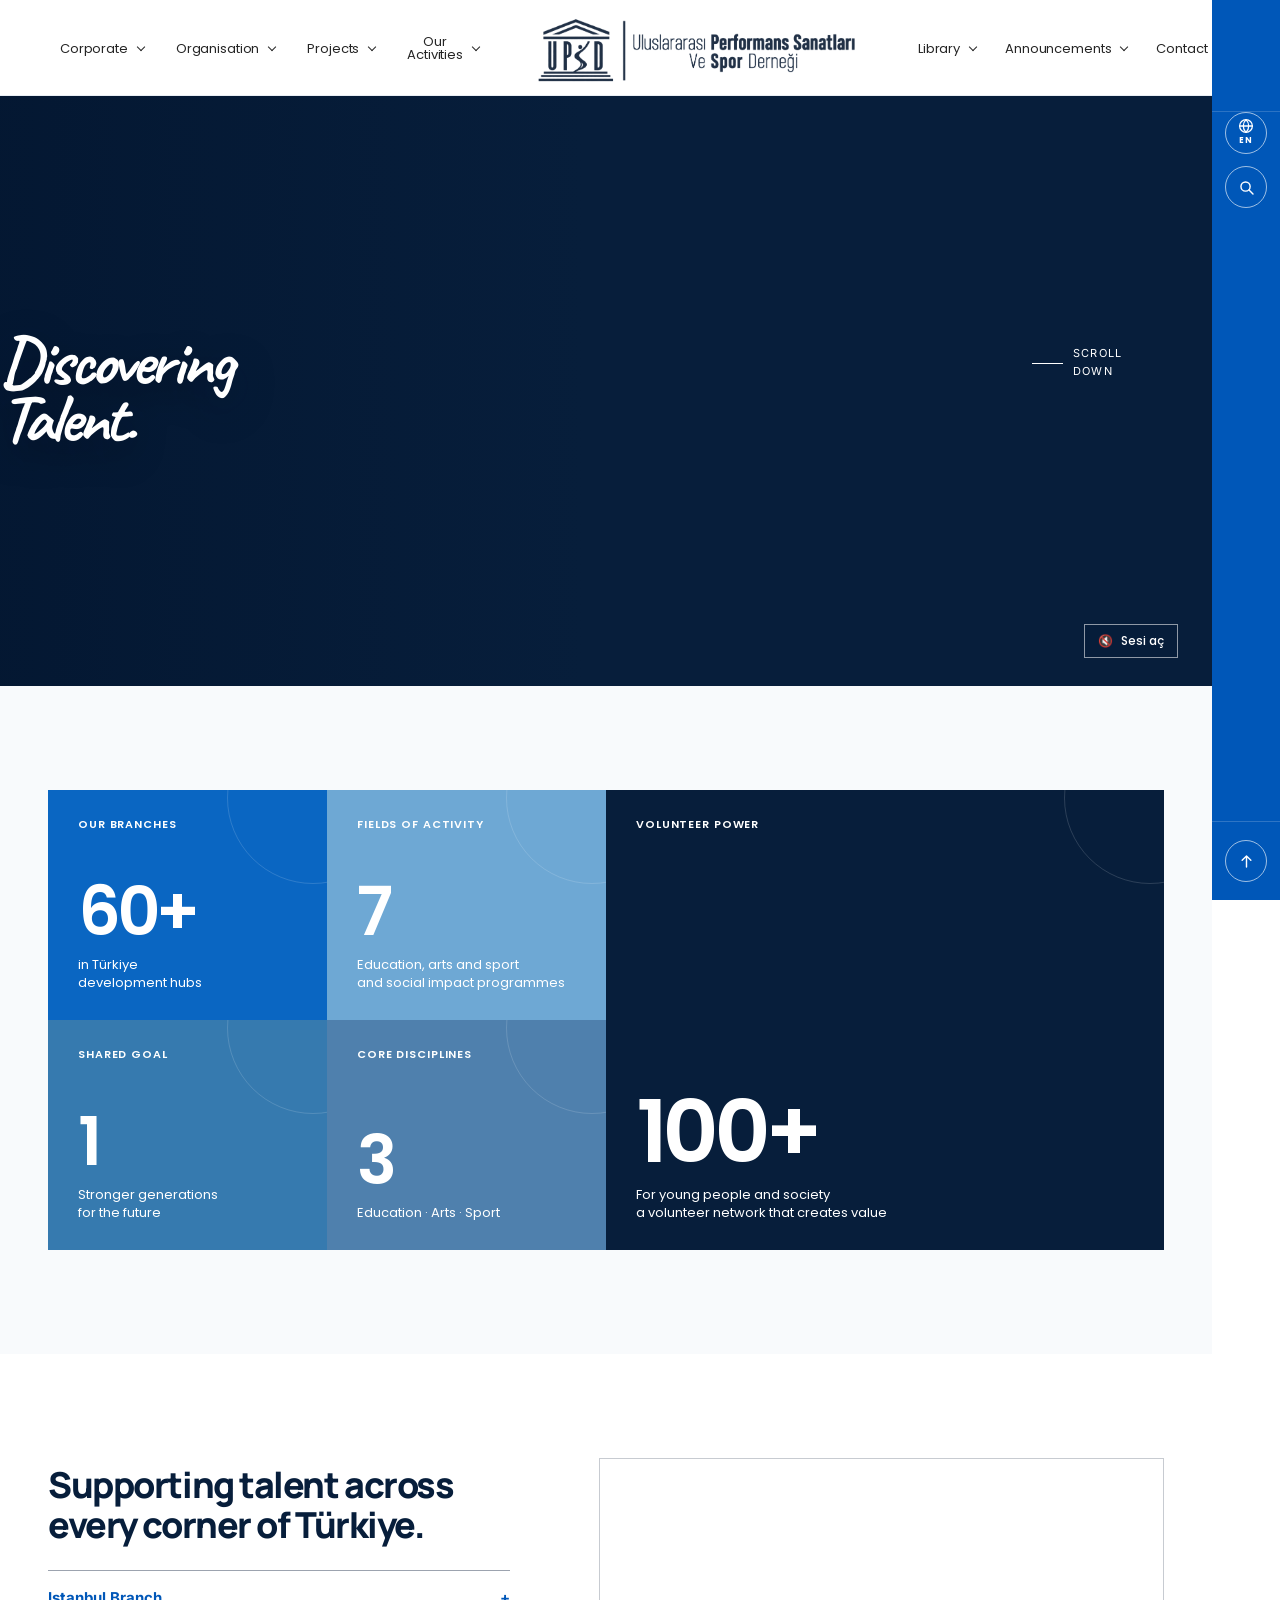
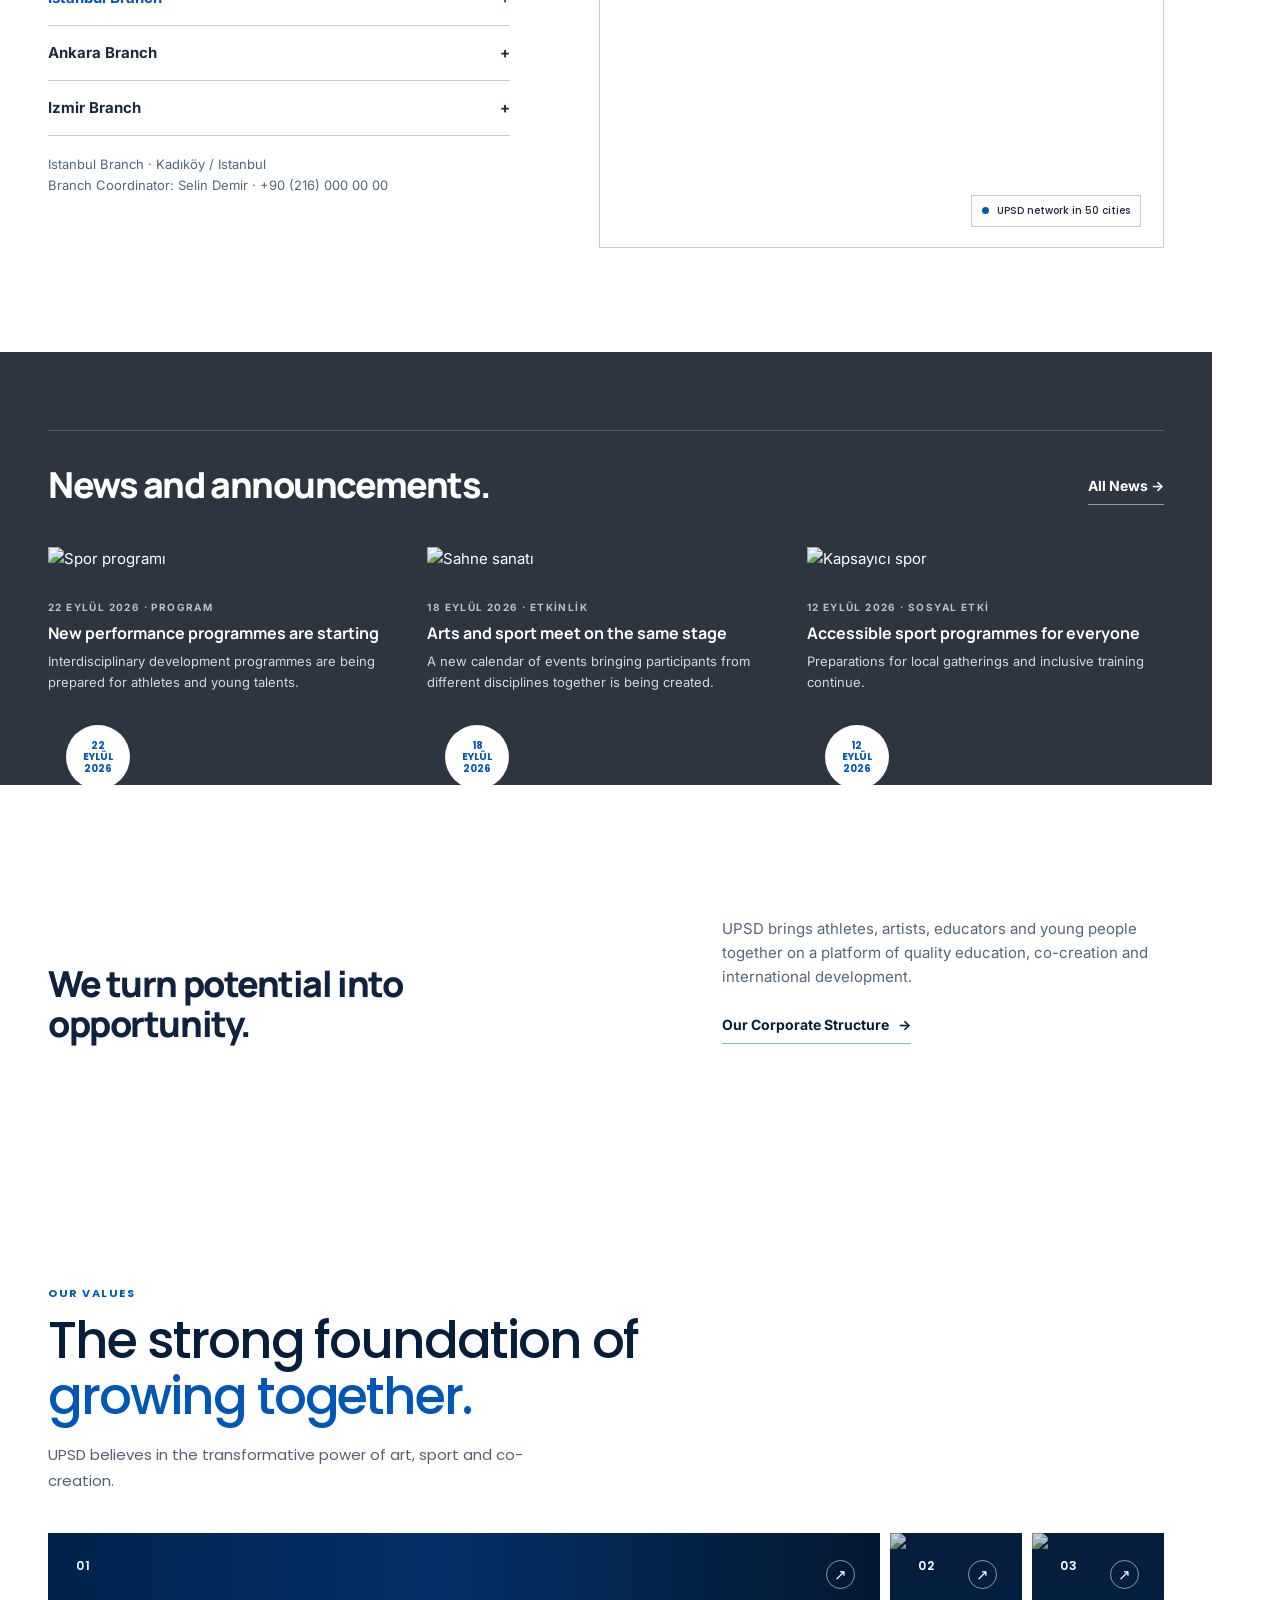
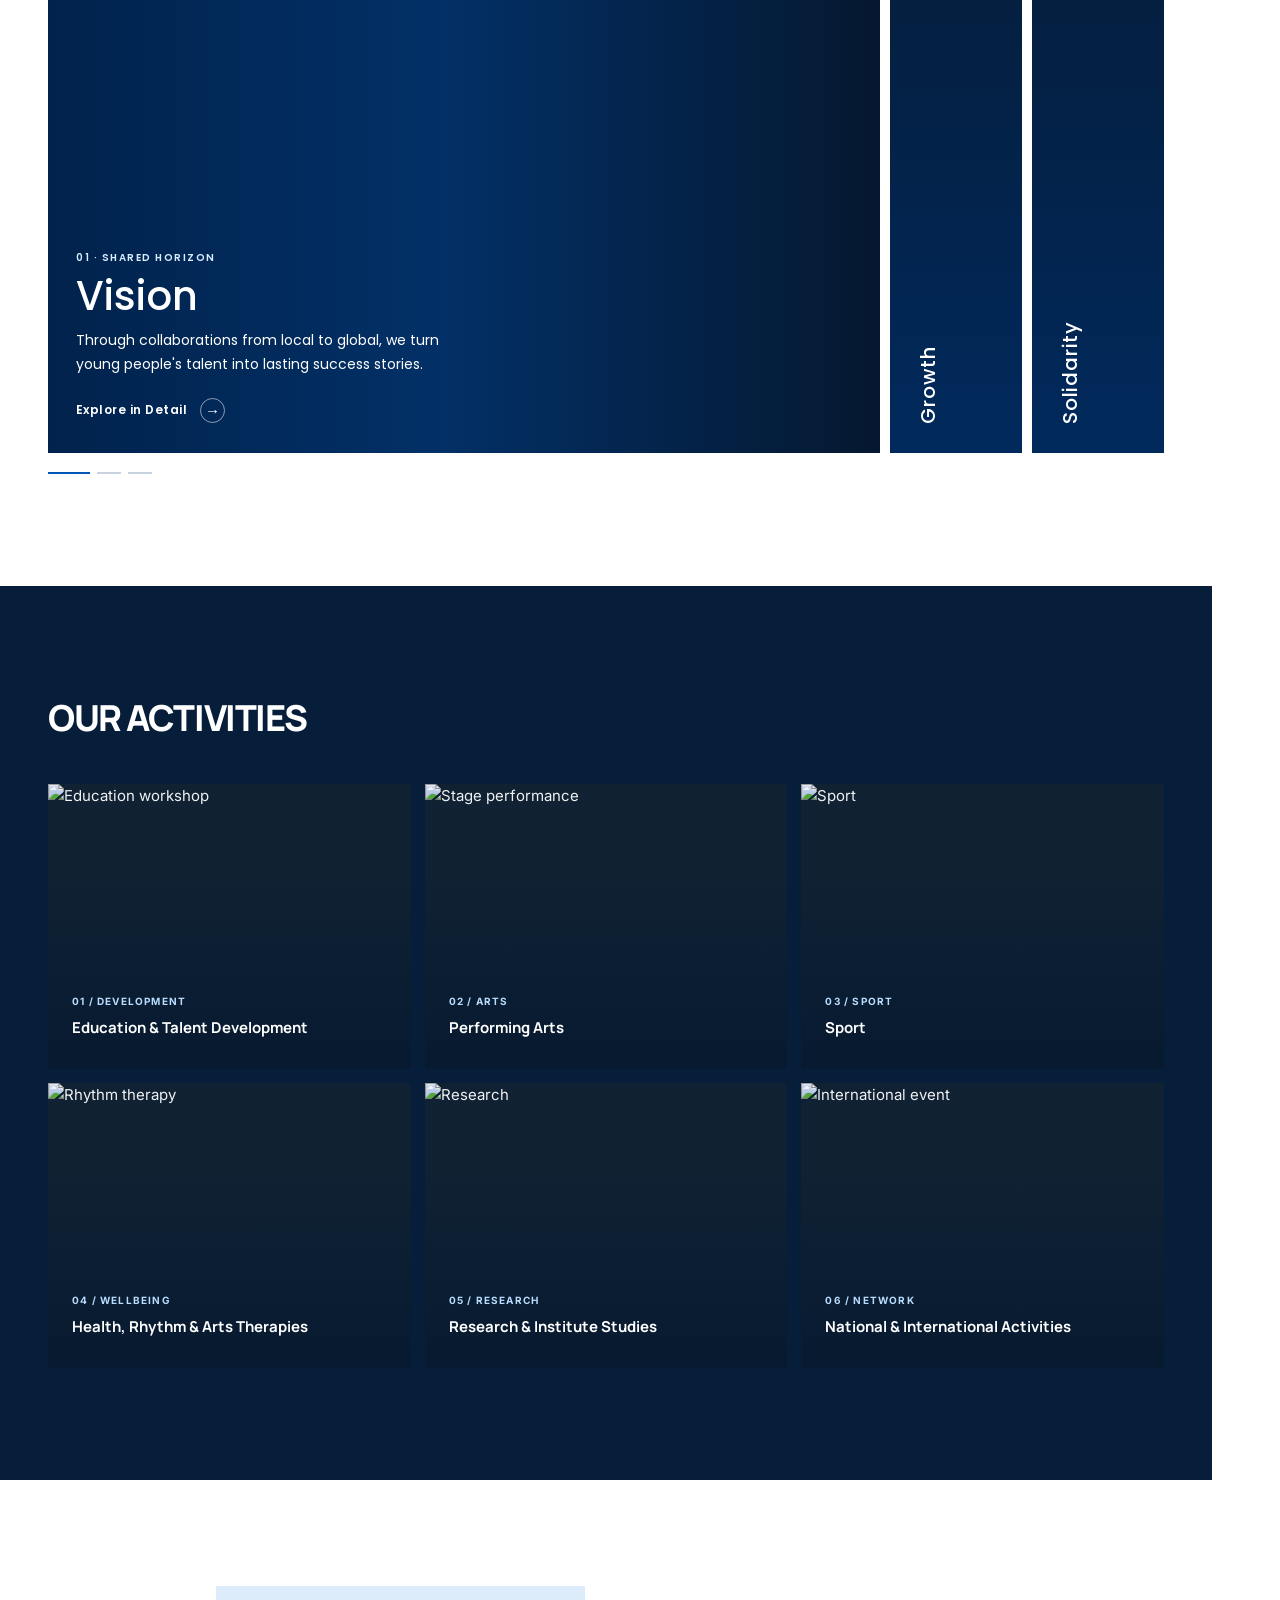
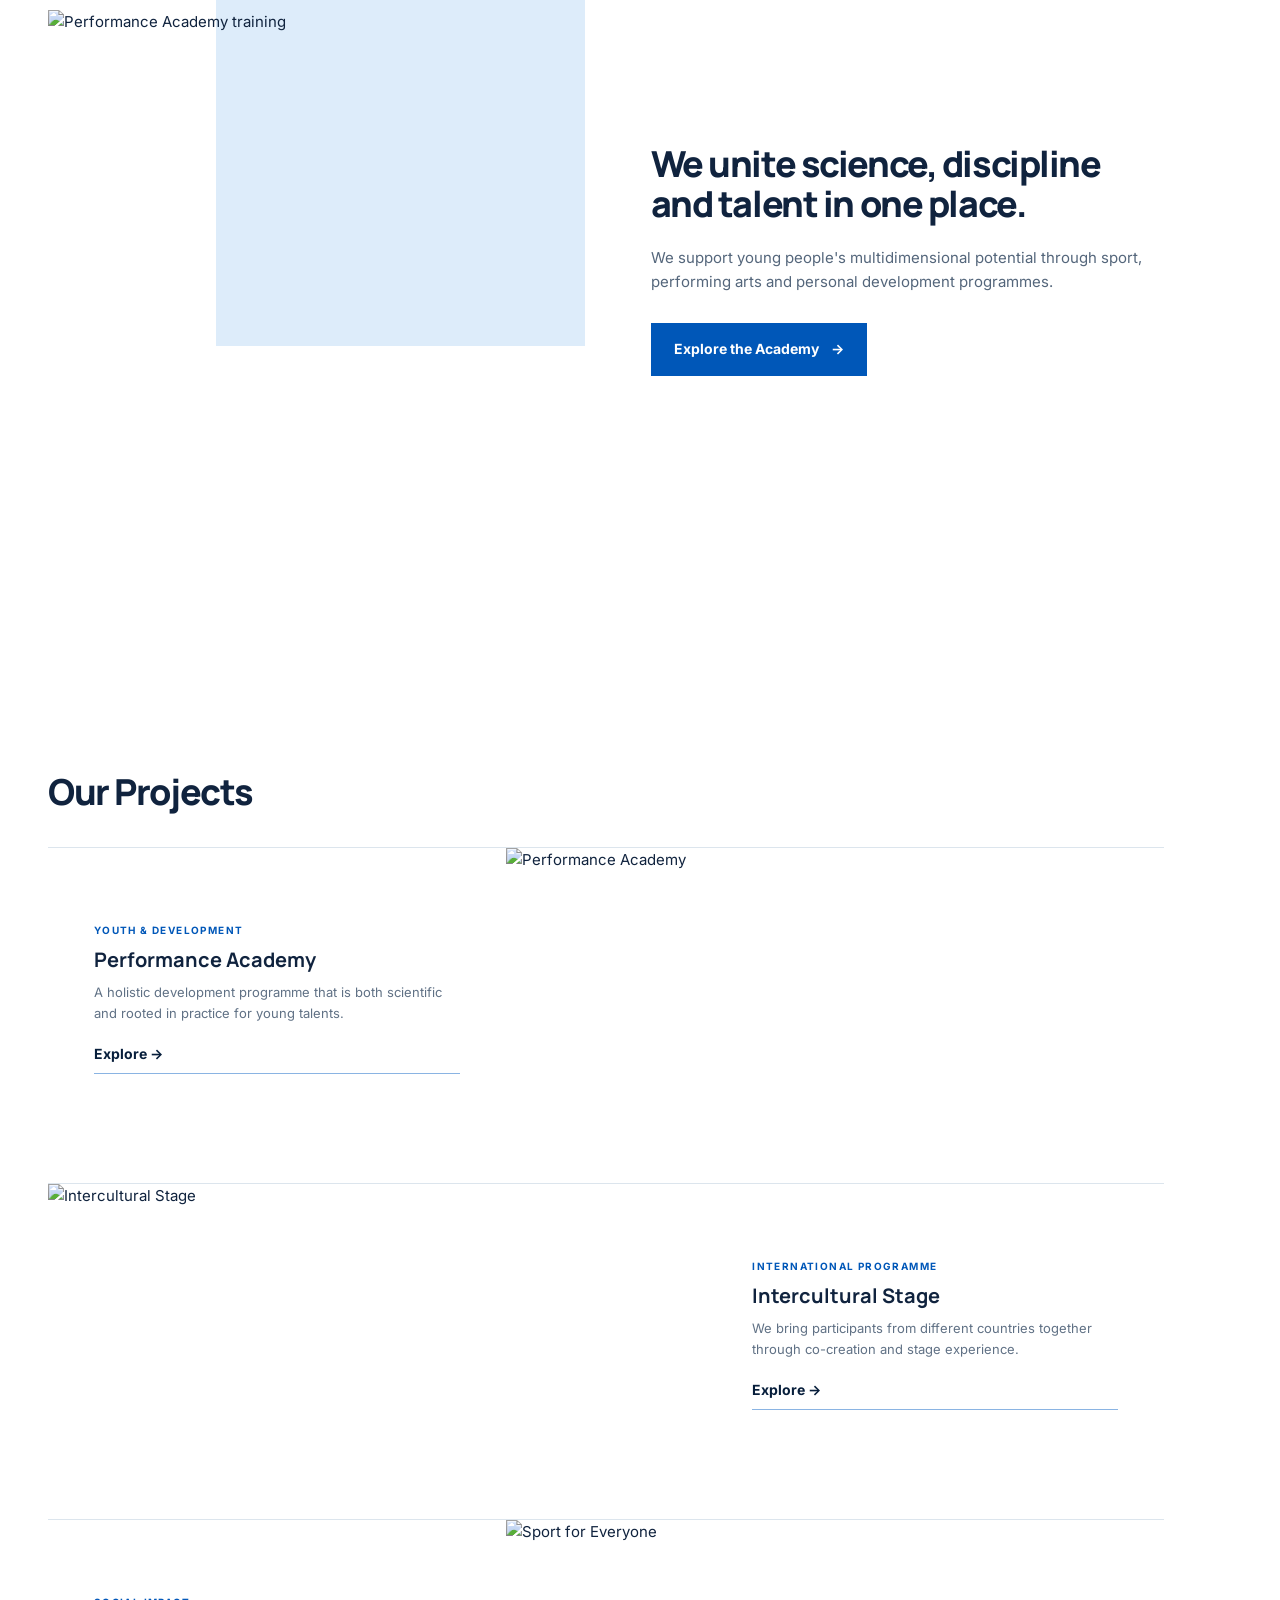
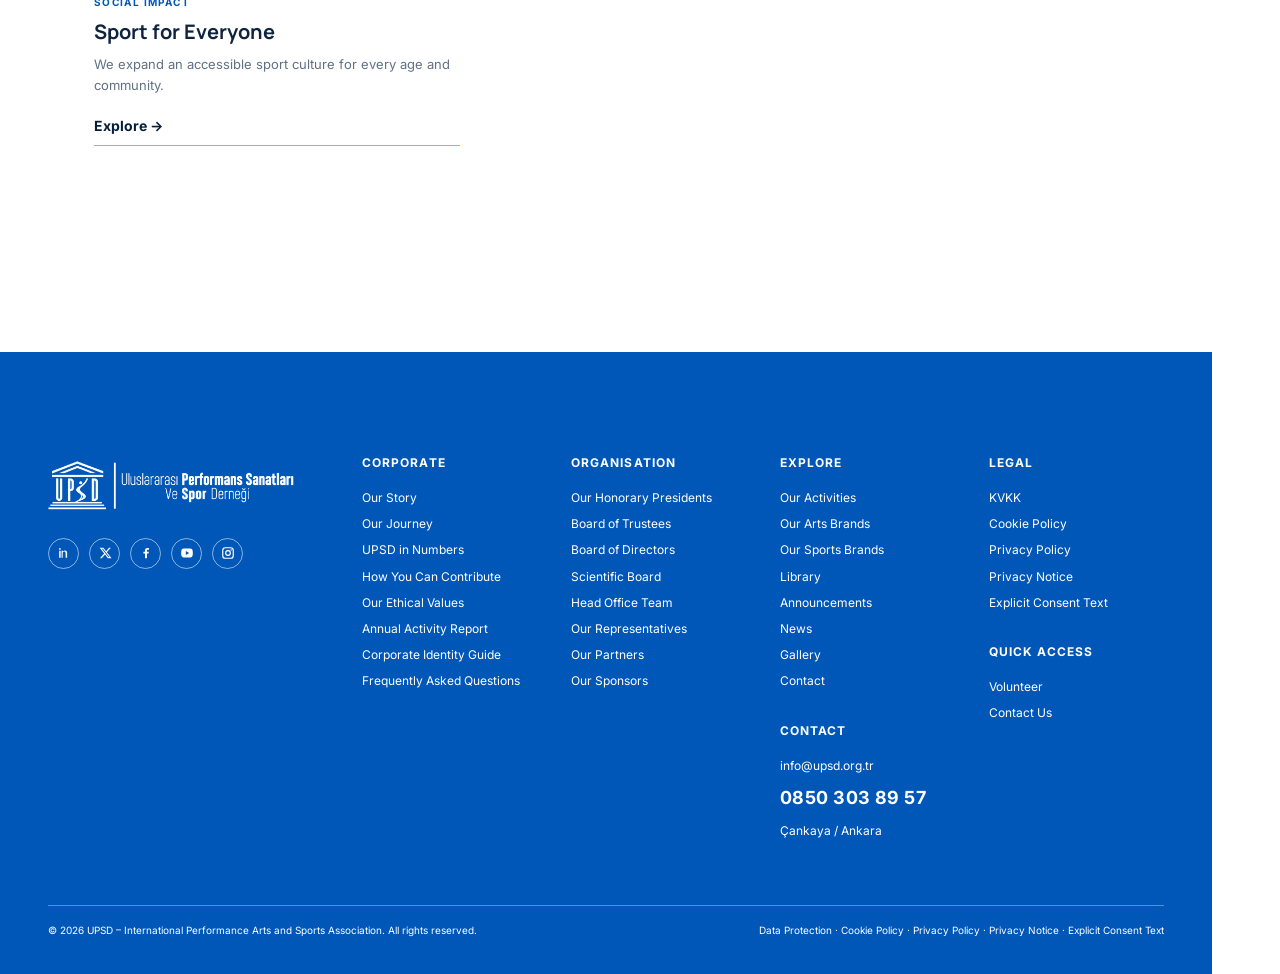
==== commit 1277a3dd: "Refresh UPSD multilingual interface assets" ====
--- a/index.html
+++ b/index.html
@@ -256,7 +256,7 @@
 </footer>
 <div class="modal" id="volunteer"><div class="modal-card"><button class="close" aria-label="Kapat">×</button><h3>Birlikte harekete geçelim.</h3><p>Bilgilerinizi bırakın, en kısa sürede size ulaşalım.</p><form class="form-grid" id="form"><input required placeholder="Ad Soyad"><input required type="email" placeholder="E-posta"><input placeholder="Telefon"><select><option>Şehir seçin</option><option>Ankara</option><option>İstanbul</option><option>İzmir</option></select><select><option>İlgi alanınız</option><option>Eğitim</option><option>Spor</option><option>Sanat</option><option>Sosyal projeler</option></select><textarea placeholder="Mesajınız"></textarea><button class="btn">Başvuruyu Gönder</button></form></div></div>
 <script>const nav=document.querySelector('.nav'),hamb=document.querySelector('.hamb'),modal=document.querySelector('.modal'),form=document.querySelector('#form');hamb.onclick=()=>nav.classList.toggle('open');document.querySelectorAll('[data-modal]').forEach(x=>x.onclick=e=>{e.preventDefault();modal.classList.add('show')});document.querySelector('.close').onclick=()=>modal.classList.remove('show');modal.onclick=e=>{if(e.target===modal)modal.classList.remove('show')};form.onsubmit=e=>{e.preventDefault();form.innerHTML='<p style="grid-column:1/-1;color:#0057B8;font-weight:700">Başvurunuz alındı. Teşekkür ederiz.</p>'};const cities={istanbul:'İstanbul Şubesi · Kadıköy / İstanbul<br>Şube Sorumlusu: Selin Demir · +90 (216) 000 00 00',ankara:'Ankara Şubesi · Çankaya / Ankara<br>Şube Sorumlusu: Emre Kaya · +90 (312) 000 00 00',izmir:'İzmir Şubesi · Konak / İzmir<br>Şube Sorumlusu: Derya Yıldız · +90 (232) 000 00 00'};document.querySelectorAll('[data-city]').forEach(x=>x.onclick=()=>{document.querySelector('#branch-info').innerHTML=cities[x.dataset.city];document.querySelectorAll('.branch-button').forEach(b=>b.classList.toggle('active',b.dataset.city===x.dataset.city))});</script>
-<script>const modules=document.querySelectorAll('main>section:not(.hero)');if('IntersectionObserver' in window){const observer=new IntersectionObserver(entries=>entries.forEach(entry=>{if(entry.isIntersecting){entry.target.classList.add('is-visible');observer.unobserve(entry.target)}}),{threshold:.12,rootMargin:'0px 0px -6% 0px'});modules.forEach(module=>observer.observe(module))}else{modules.forEach(module=>module.classList.add('is-visible'))}</script><script>const stats=document.querySelector('.stat-section');if(stats){const runCounts=()=>stats.querySelectorAll('[data-count]').forEach(el=>{const target=Number(el.dataset.count),suffix=el.dataset.suffix||"",duration=1050,start=performance.now();const tick=now=>{const progress=Math.min((now-start)/duration,1);el.textContent=Math.floor(target*(1-Math.pow(1-progress,3)))+suffix;if(progress<1)requestAnimationFrame(tick)};requestAnimationFrame(tick)});if('IntersectionObserver' in window){const statsObserver=new IntersectionObserver(entries=>entries.forEach(entry=>{if(entry.isIntersecting){runCounts();statsObserver.unobserve(entry.target)}}),{threshold:.35});statsObserver.observe(stats)}else{runCounts()}}</script><script>const turkeyMap=document.querySelector('#turkey-map');if(turkeyMap){const cities=[['İstanbul',28.98,41.01],['Ankara',32.86,39.93],['İzmir',27.14,38.42],['Adana',35.32,37.00],['Adıyaman',38.28,37.76],['Afyonkarahisar',30.54,38.76],['Ağrı',43.05,39.72],['Amasya',35.84,40.65],['Antalya',30.70,36.89],['Artvin',41.82,41.18],['Aydın',27.84,37.85],['Balıkesir',27.89,39.65],['Bilecik',29.98,40.15],['Bingöl',40.50,38.88],['Bitlis',42.11,38.40],['Bolu',31.61,40.73],['Burdur',30.28,37.72],['Bursa',29.06,40.19],['Çanakkale',26.41,40.15],['Çankırı',33.62,40.60],['Çorum',34.96,40.55],['Denizli',29.09,37.78],['Diyarbakır',40.22,37.91],['Edirne',26.56,41.68],['Elazığ',39.22,38.68],['Erzincan',39.49,39.75],['Erzurum',41.27,39.90],['Eskişehir',30.52,39.78],['Gaziantep',37.38,37.07],['Giresun',38.39,40.92],['Hatay',36.16,36.20],['Isparta',30.55,37.76],['Mersin',34.64,36.80],['Kars',43.10,40.60],['Kastamonu',33.78,41.39],['Kayseri',35.49,38.73],['Kırşehir',34.16,39.15],['Kocaeli',29.92,40.77],['Konya',32.48,37.87],['Kütahya',29.98,39.42],['Malatya',38.31,38.35],['Manisa',27.43,38.62],['Kahramanmaraş',36.93,37.58],['Mardin',40.74,37.31],['Muğla',28.36,37.22],['Ordu',37.88,40.98],['Samsun',36.33,41.29],['Sivas',37.02,39.75],['Şanlıurfa',38.79,37.17],['Trabzon',39.72,41.00]],ns='http://www.w3.org/2000/svg',layer=turkeyMap.querySelector('.province-layer'),points=turkeyMap.querySelector('.city-layer'),minLon=25.65,maxLon=44.90,minLat=35.75,maxLat=42.20,project=([lon,lat])=>[(lon-minLon)/(maxLon-minLon)*1000,(maxLat-lat)/(maxLat-minLat)*430],rings=c=>typeof c[0][0]==='number'?[c]:c.flatMap(rings),d=r=>r.map((p,i)=>{const q=project(p);return(i?'L':'M')+q[0].toFixed(1)+' '+q[1].toFixed(1)}).join(' ')+'Z';fetch('https://raw.githubusercontent.com/alpers/Turkey-Maps-GeoJSON/master/tr-cities.json').then(x=>x.json()).then(data=>{const mapBox=turkeyMap.closest('.turkey-map'),tooltip=mapBox.querySelector('.map-tooltip');data.features.forEach(f=>{const path=document.createElementNS(ns,'path'),name=f.properties?.name||f.properties?.NAME_1||f.properties?.il_adi||f.properties?.name_tr||Object.values(f.properties||{}).find(v=>typeof v==='string')||'';path.setAttribute('d',rings(f.geometry.coordinates).map(d).join(' '));path.setAttribute('aria-label',name);path.addEventListener('pointerenter',e=>{tooltip.textContent=name;tooltip.classList.add('is-visible');const box=mapBox.getBoundingClientRect();tooltip.style.left=(e.clientX-box.left)+'px';tooltip.style.top=(e.clientY-box.top)+'px'});path.addEventListener('pointermove',e=>{const box=mapBox.getBoundingClientRect();tooltip.style.left=(e.clientX-box.left)+'px';tooltip.style.top=(e.clientY-box.top)+'px'});path.addEventListener('pointerleave',()=>tooltip.classList.remove('is-visible'));layer.appendChild(path)});cities.forEach(([name,lon,lat])=>{const [cx,cy]=project([lon,lat]),dot=document.createElementNS(ns,'circle');dot.setAttribute('cx',cx);dot.setAttribute('cy',cy);dot.setAttribute('r',['İstanbul','Ankara','İzmir'].includes(name)?5:3.3);if(['İstanbul','Ankara','İzmir'].includes(name))dot.setAttribute('class','major');dot.innerHTML='<title>'+name+'</title>';points.appendChild(dot)})})}</script><script>document.querySelectorAll(".menu-trigger[data-page]").forEach(button=>button.addEventListener("click",()=>{window.location.href=button.dataset.page}))</script><script src="assets/upsd-shared-header.js?v=15"></script><style id="home-mega-link-colors">
+<script>const modules=document.querySelectorAll('main>section:not(.hero)');if('IntersectionObserver' in window){const observer=new IntersectionObserver(entries=>entries.forEach(entry=>{if(entry.isIntersecting){entry.target.classList.add('is-visible');observer.unobserve(entry.target)}}),{threshold:.12,rootMargin:'0px 0px -6% 0px'});modules.forEach(module=>observer.observe(module))}else{modules.forEach(module=>module.classList.add('is-visible'))}</script><script>const stats=document.querySelector('.stat-section');if(stats){const runCounts=()=>stats.querySelectorAll('[data-count]').forEach(el=>{const target=Number(el.dataset.count),suffix=el.dataset.suffix||"",duration=1050,start=performance.now();const tick=now=>{const progress=Math.min((now-start)/duration,1);el.textContent=Math.floor(target*(1-Math.pow(1-progress,3)))+suffix;if(progress<1)requestAnimationFrame(tick)};requestAnimationFrame(tick)});if('IntersectionObserver' in window){const statsObserver=new IntersectionObserver(entries=>entries.forEach(entry=>{if(entry.isIntersecting){runCounts();statsObserver.unobserve(entry.target)}}),{threshold:.35});statsObserver.observe(stats)}else{runCounts()}}</script><script>const turkeyMap=document.querySelector('#turkey-map');if(turkeyMap){const cities=[['İstanbul',28.98,41.01],['Ankara',32.86,39.93],['İzmir',27.14,38.42],['Adana',35.32,37.00],['Adıyaman',38.28,37.76],['Afyonkarahisar',30.54,38.76],['Ağrı',43.05,39.72],['Amasya',35.84,40.65],['Antalya',30.70,36.89],['Artvin',41.82,41.18],['Aydın',27.84,37.85],['Balıkesir',27.89,39.65],['Bilecik',29.98,40.15],['Bingöl',40.50,38.88],['Bitlis',42.11,38.40],['Bolu',31.61,40.73],['Burdur',30.28,37.72],['Bursa',29.06,40.19],['Çanakkale',26.41,40.15],['Çankırı',33.62,40.60],['Çorum',34.96,40.55],['Denizli',29.09,37.78],['Diyarbakır',40.22,37.91],['Edirne',26.56,41.68],['Elazığ',39.22,38.68],['Erzincan',39.49,39.75],['Erzurum',41.27,39.90],['Eskişehir',30.52,39.78],['Gaziantep',37.38,37.07],['Giresun',38.39,40.92],['Hatay',36.16,36.20],['Isparta',30.55,37.76],['Mersin',34.64,36.80],['Kars',43.10,40.60],['Kastamonu',33.78,41.39],['Kayseri',35.49,38.73],['Kırşehir',34.16,39.15],['Kocaeli',29.92,40.77],['Konya',32.48,37.87],['Kütahya',29.98,39.42],['Malatya',38.31,38.35],['Manisa',27.43,38.62],['Kahramanmaraş',36.93,37.58],['Mardin',40.74,37.31],['Muğla',28.36,37.22],['Ordu',37.88,40.98],['Samsun',36.33,41.29],['Sivas',37.02,39.75],['Şanlıurfa',38.79,37.17],['Trabzon',39.72,41.00]],ns='http://www.w3.org/2000/svg',layer=turkeyMap.querySelector('.province-layer'),points=turkeyMap.querySelector('.city-layer'),minLon=25.65,maxLon=44.90,minLat=35.75,maxLat=42.20,project=([lon,lat])=>[(lon-minLon)/(maxLon-minLon)*1000,(maxLat-lat)/(maxLat-minLat)*430],rings=c=>typeof c[0][0]==='number'?[c]:c.flatMap(rings),d=r=>r.map((p,i)=>{const q=project(p);return(i?'L':'M')+q[0].toFixed(1)+' '+q[1].toFixed(1)}).join(' ')+'Z';fetch('https://raw.githubusercontent.com/alpers/Turkey-Maps-GeoJSON/master/tr-cities.json').then(x=>x.json()).then(data=>{const mapBox=turkeyMap.closest('.turkey-map'),tooltip=mapBox.querySelector('.map-tooltip');data.features.forEach(f=>{const path=document.createElementNS(ns,'path'),name=f.properties?.name||f.properties?.NAME_1||f.properties?.il_adi||f.properties?.name_tr||Object.values(f.properties||{}).find(v=>typeof v==='string')||'';path.setAttribute('d',rings(f.geometry.coordinates).map(d).join(' '));path.setAttribute('aria-label',name);path.addEventListener('pointerenter',e=>{tooltip.textContent=name;tooltip.classList.add('is-visible');const box=mapBox.getBoundingClientRect();tooltip.style.left=(e.clientX-box.left)+'px';tooltip.style.top=(e.clientY-box.top)+'px'});path.addEventListener('pointermove',e=>{const box=mapBox.getBoundingClientRect();tooltip.style.left=(e.clientX-box.left)+'px';tooltip.style.top=(e.clientY-box.top)+'px'});path.addEventListener('pointerleave',()=>tooltip.classList.remove('is-visible'));layer.appendChild(path)});cities.forEach(([name,lon,lat])=>{const [cx,cy]=project([lon,lat]),dot=document.createElementNS(ns,'circle');dot.setAttribute('cx',cx);dot.setAttribute('cy',cy);dot.setAttribute('r',['İstanbul','Ankara','İzmir'].includes(name)?5:3.3);if(['İstanbul','Ankara','İzmir'].includes(name))dot.setAttribute('class','major');dot.innerHTML='<title>'+name+'</title>';points.appendChild(dot)})})}</script><script>document.querySelectorAll(".menu-trigger[data-page]").forEach(button=>button.addEventListener("click",()=>{window.location.href=button.dataset.page}))</script><script src="assets/upsd-shared-header.js?v=16"></script><style id="home-mega-link-colors">
 /* Ana sayfa mega menü: koyu varsayılan, yalnız hover anında açık gri. */
 body .header .mega .mega-column > a,
 body .header .mega .mega-column > a:visited,
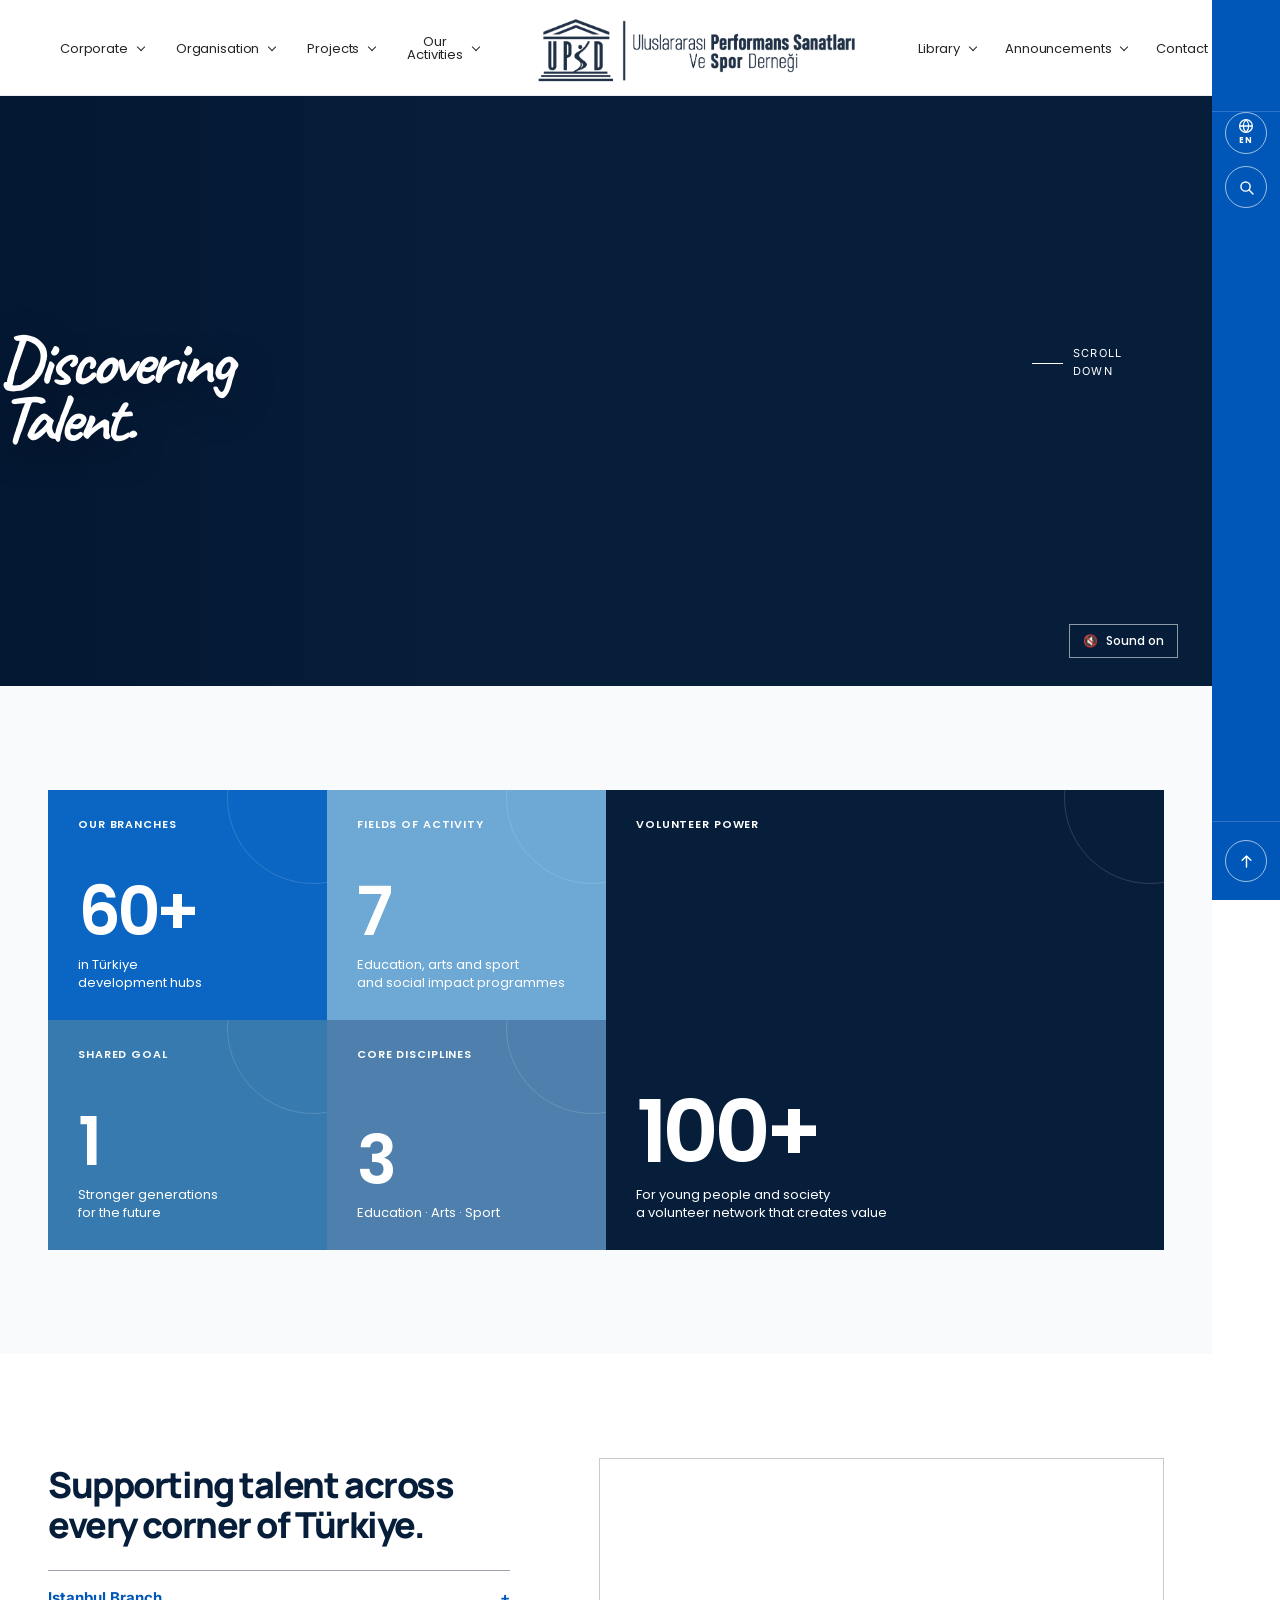
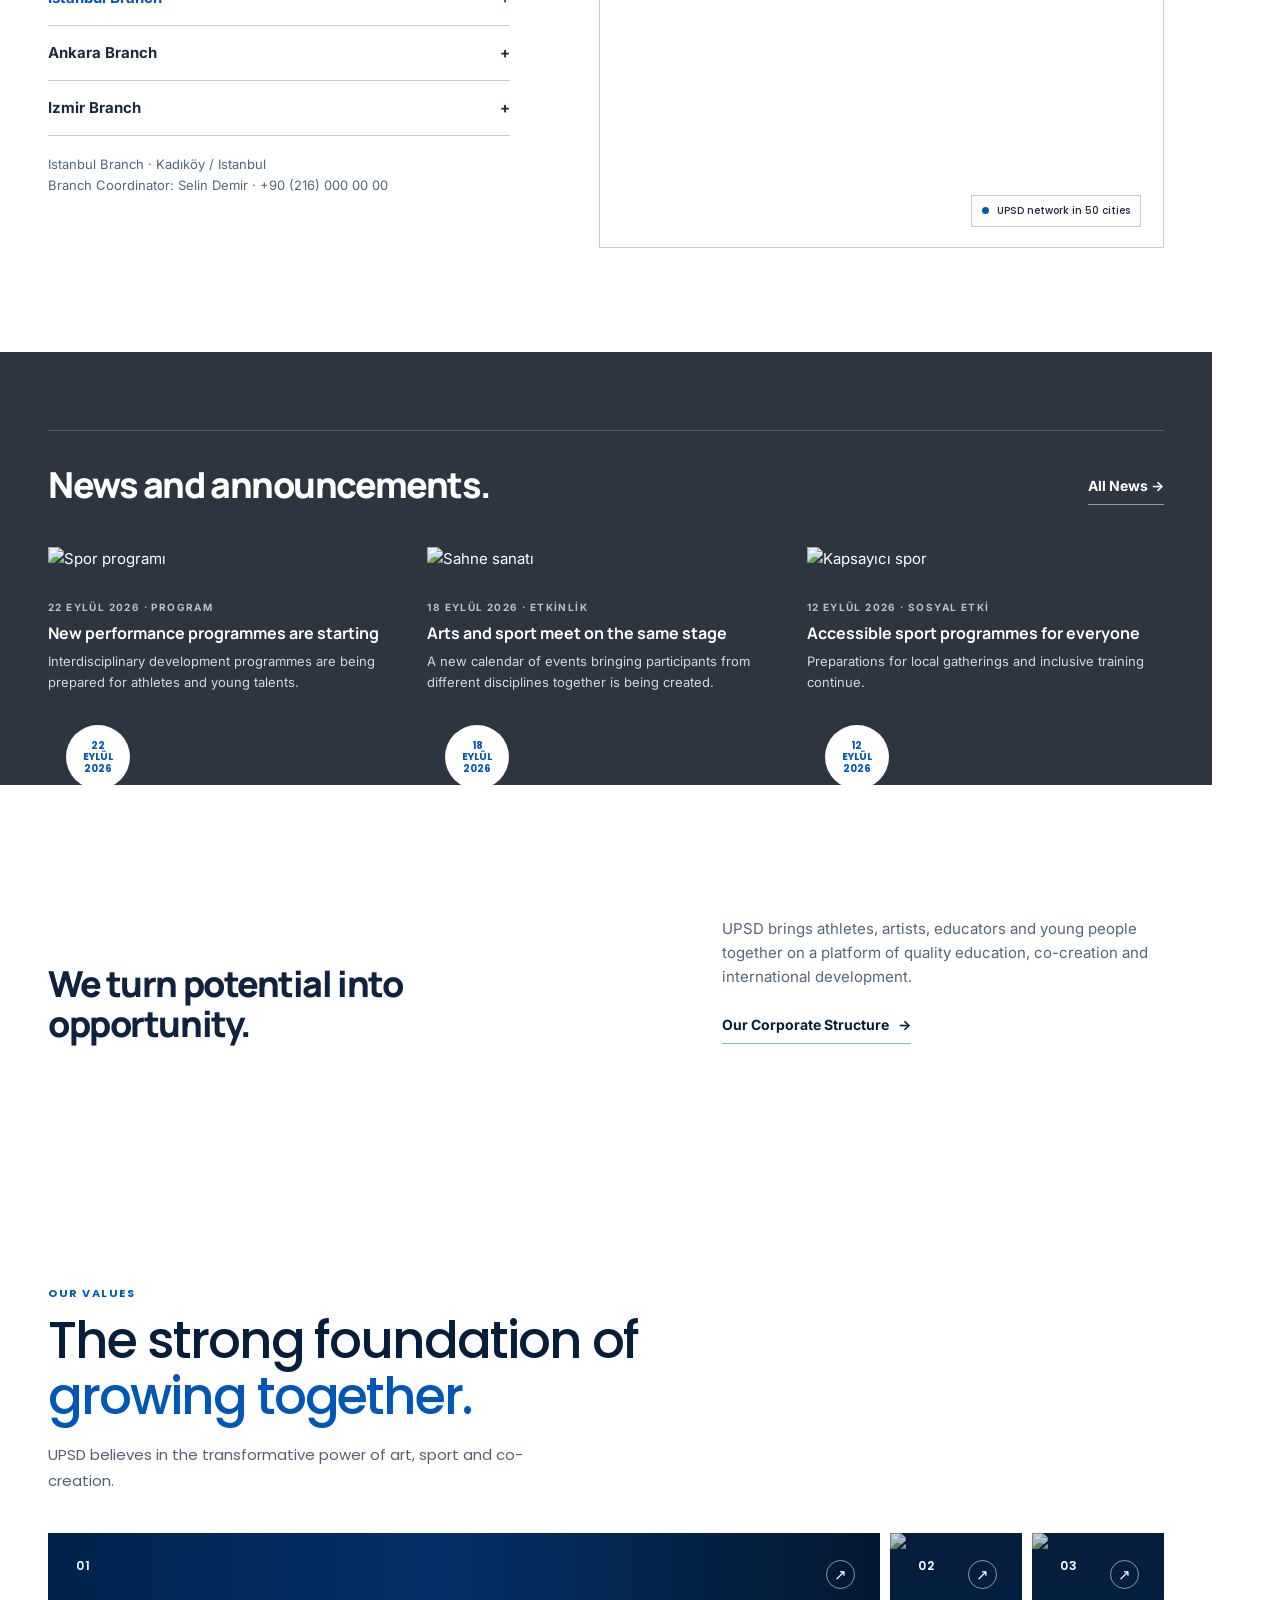
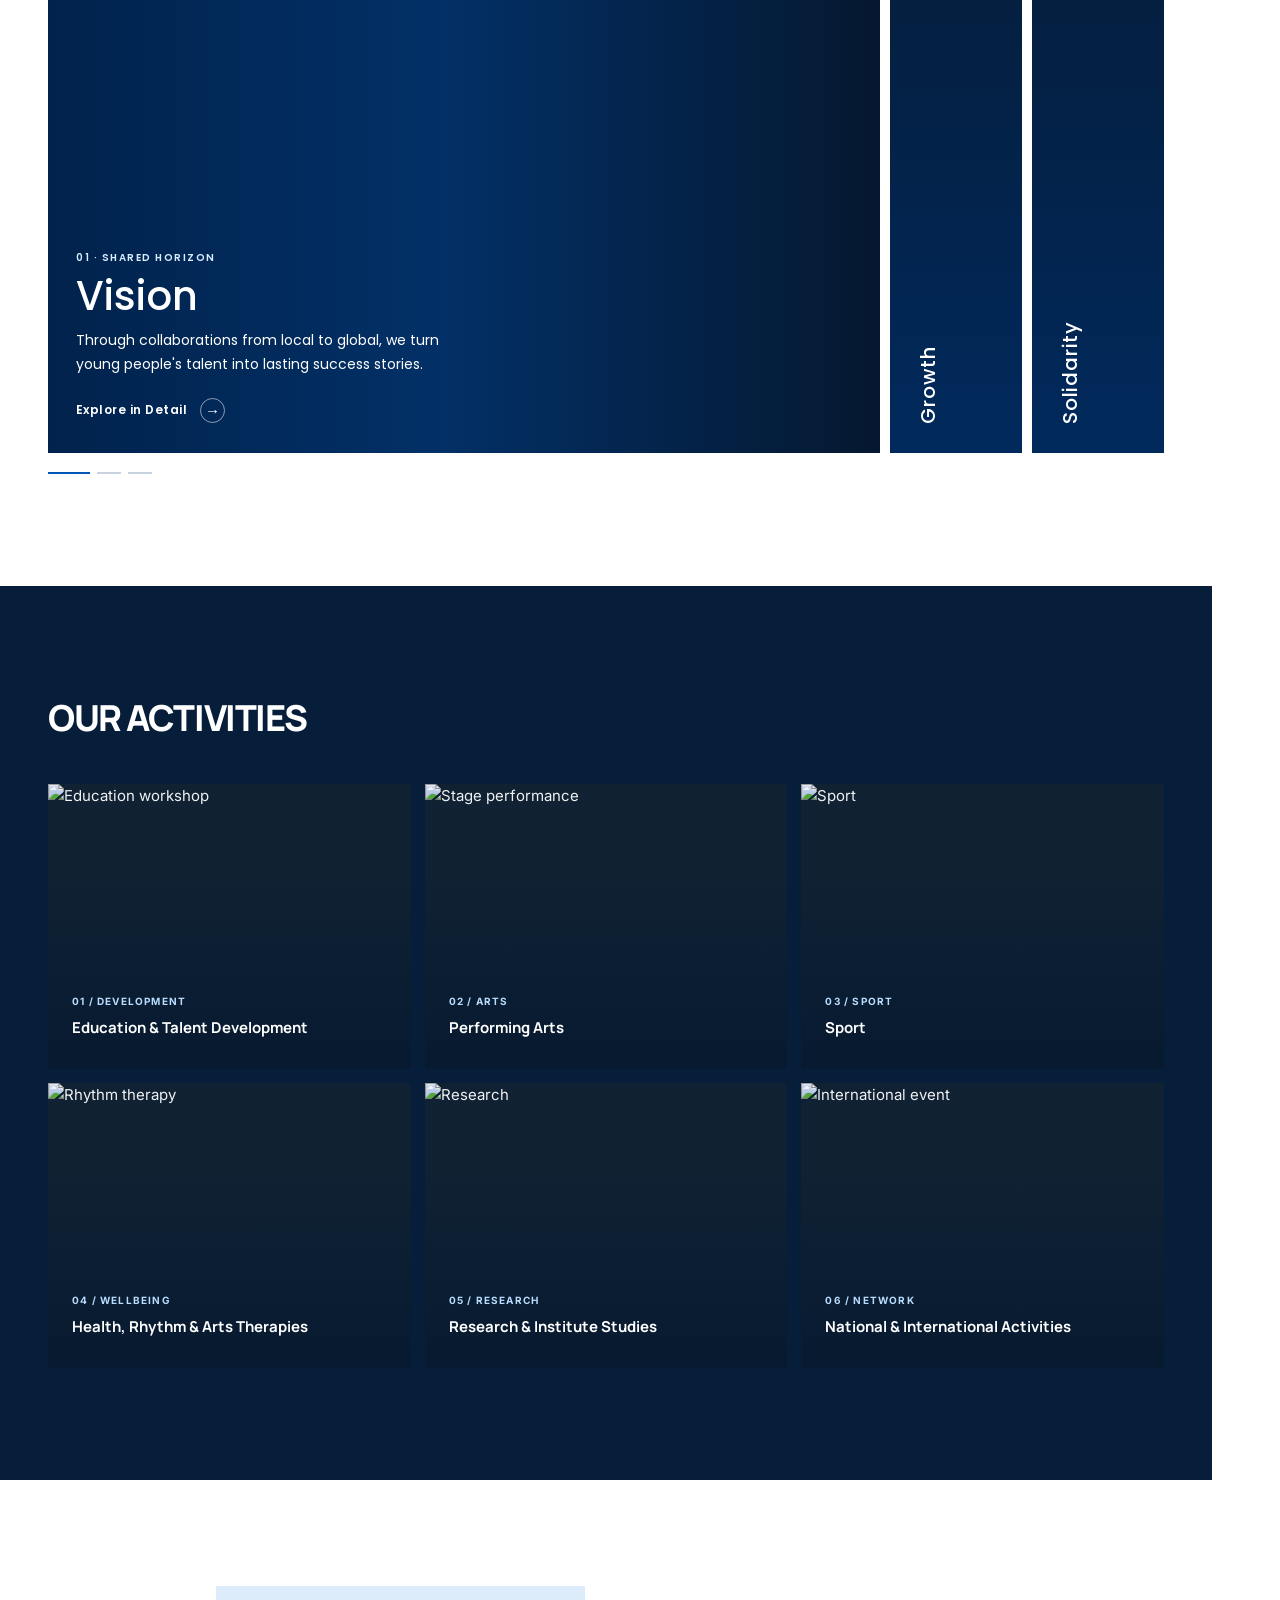
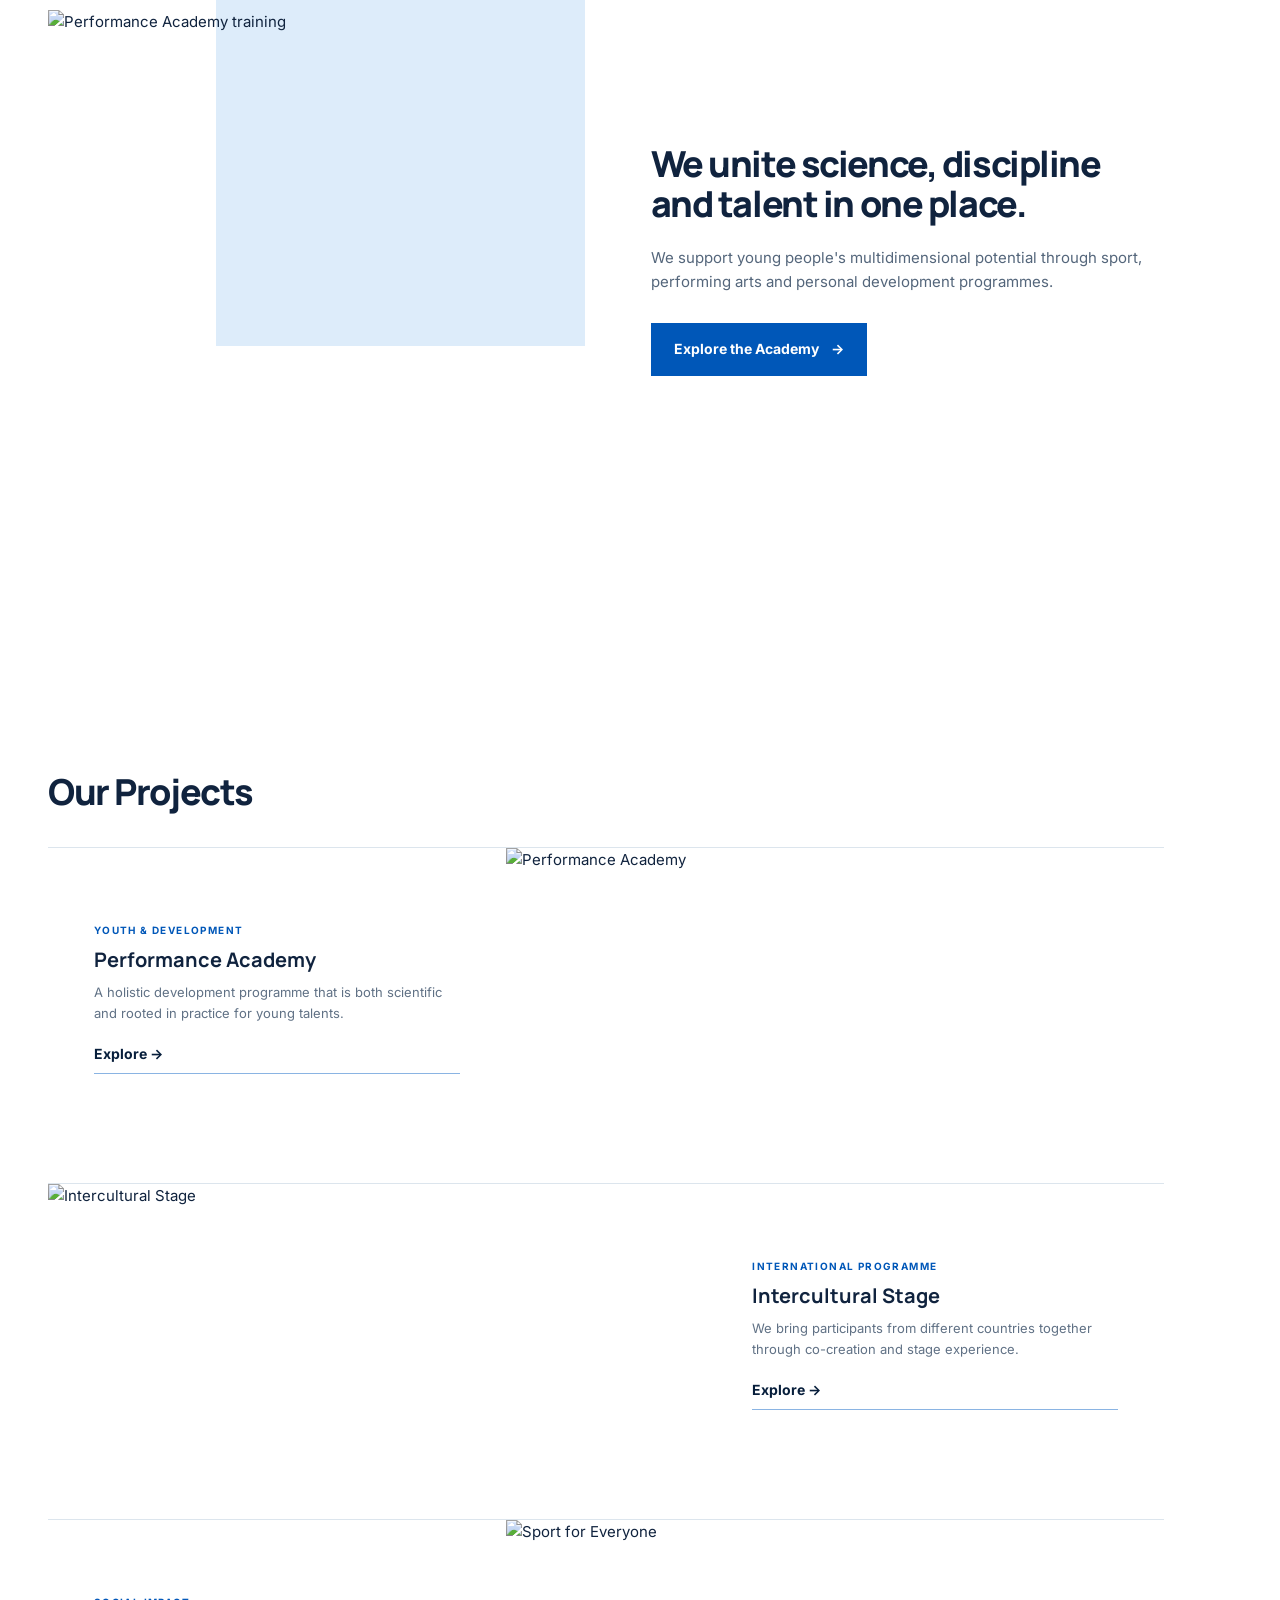
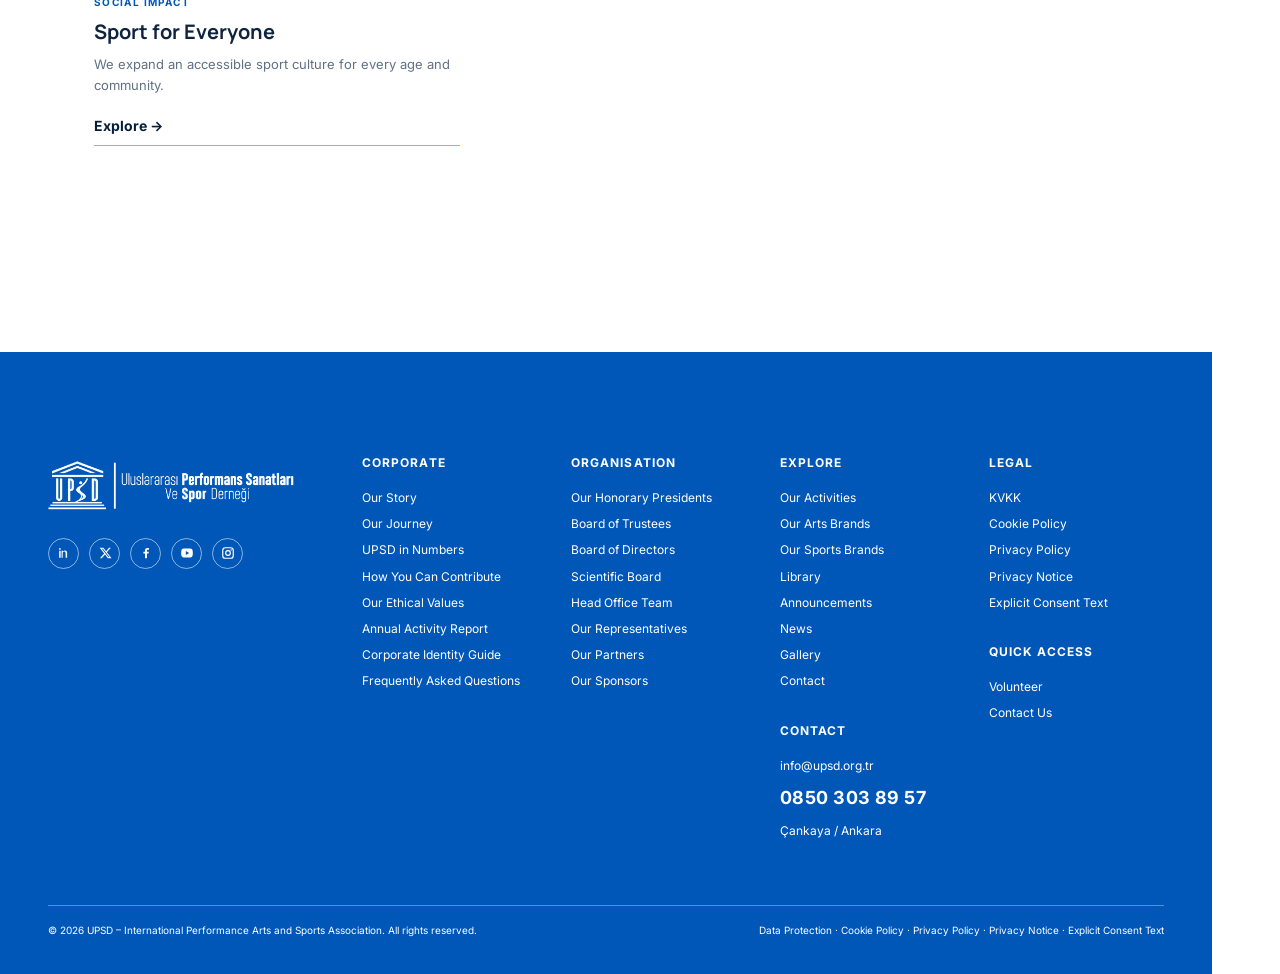
==== commit 9b375fdd: "Refresh multilingual language bundle" ====
--- a/index.html
+++ b/index.html
@@ -256,7 +256,7 @@
 </footer>
 <div class="modal" id="volunteer"><div class="modal-card"><button class="close" aria-label="Kapat">×</button><h3>Birlikte harekete geçelim.</h3><p>Bilgilerinizi bırakın, en kısa sürede size ulaşalım.</p><form class="form-grid" id="form"><input required placeholder="Ad Soyad"><input required type="email" placeholder="E-posta"><input placeholder="Telefon"><select><option>Şehir seçin</option><option>Ankara</option><option>İstanbul</option><option>İzmir</option></select><select><option>İlgi alanınız</option><option>Eğitim</option><option>Spor</option><option>Sanat</option><option>Sosyal projeler</option></select><textarea placeholder="Mesajınız"></textarea><button class="btn">Başvuruyu Gönder</button></form></div></div>
 <script>const nav=document.querySelector('.nav'),hamb=document.querySelector('.hamb'),modal=document.querySelector('.modal'),form=document.querySelector('#form');hamb.onclick=()=>nav.classList.toggle('open');document.querySelectorAll('[data-modal]').forEach(x=>x.onclick=e=>{e.preventDefault();modal.classList.add('show')});document.querySelector('.close').onclick=()=>modal.classList.remove('show');modal.onclick=e=>{if(e.target===modal)modal.classList.remove('show')};form.onsubmit=e=>{e.preventDefault();form.innerHTML='<p style="grid-column:1/-1;color:#0057B8;font-weight:700">Başvurunuz alındı. Teşekkür ederiz.</p>'};const cities={istanbul:'İstanbul Şubesi · Kadıköy / İstanbul<br>Şube Sorumlusu: Selin Demir · +90 (216) 000 00 00',ankara:'Ankara Şubesi · Çankaya / Ankara<br>Şube Sorumlusu: Emre Kaya · +90 (312) 000 00 00',izmir:'İzmir Şubesi · Konak / İzmir<br>Şube Sorumlusu: Derya Yıldız · +90 (232) 000 00 00'};document.querySelectorAll('[data-city]').forEach(x=>x.onclick=()=>{document.querySelector('#branch-info').innerHTML=cities[x.dataset.city];document.querySelectorAll('.branch-button').forEach(b=>b.classList.toggle('active',b.dataset.city===x.dataset.city))});</script>
-<script>const modules=document.querySelectorAll('main>section:not(.hero)');if('IntersectionObserver' in window){const observer=new IntersectionObserver(entries=>entries.forEach(entry=>{if(entry.isIntersecting){entry.target.classList.add('is-visible');observer.unobserve(entry.target)}}),{threshold:.12,rootMargin:'0px 0px -6% 0px'});modules.forEach(module=>observer.observe(module))}else{modules.forEach(module=>module.classList.add('is-visible'))}</script><script>const stats=document.querySelector('.stat-section');if(stats){const runCounts=()=>stats.querySelectorAll('[data-count]').forEach(el=>{const target=Number(el.dataset.count),suffix=el.dataset.suffix||"",duration=1050,start=performance.now();const tick=now=>{const progress=Math.min((now-start)/duration,1);el.textContent=Math.floor(target*(1-Math.pow(1-progress,3)))+suffix;if(progress<1)requestAnimationFrame(tick)};requestAnimationFrame(tick)});if('IntersectionObserver' in window){const statsObserver=new IntersectionObserver(entries=>entries.forEach(entry=>{if(entry.isIntersecting){runCounts();statsObserver.unobserve(entry.target)}}),{threshold:.35});statsObserver.observe(stats)}else{runCounts()}}</script><script>const turkeyMap=document.querySelector('#turkey-map');if(turkeyMap){const cities=[['İstanbul',28.98,41.01],['Ankara',32.86,39.93],['İzmir',27.14,38.42],['Adana',35.32,37.00],['Adıyaman',38.28,37.76],['Afyonkarahisar',30.54,38.76],['Ağrı',43.05,39.72],['Amasya',35.84,40.65],['Antalya',30.70,36.89],['Artvin',41.82,41.18],['Aydın',27.84,37.85],['Balıkesir',27.89,39.65],['Bilecik',29.98,40.15],['Bingöl',40.50,38.88],['Bitlis',42.11,38.40],['Bolu',31.61,40.73],['Burdur',30.28,37.72],['Bursa',29.06,40.19],['Çanakkale',26.41,40.15],['Çankırı',33.62,40.60],['Çorum',34.96,40.55],['Denizli',29.09,37.78],['Diyarbakır',40.22,37.91],['Edirne',26.56,41.68],['Elazığ',39.22,38.68],['Erzincan',39.49,39.75],['Erzurum',41.27,39.90],['Eskişehir',30.52,39.78],['Gaziantep',37.38,37.07],['Giresun',38.39,40.92],['Hatay',36.16,36.20],['Isparta',30.55,37.76],['Mersin',34.64,36.80],['Kars',43.10,40.60],['Kastamonu',33.78,41.39],['Kayseri',35.49,38.73],['Kırşehir',34.16,39.15],['Kocaeli',29.92,40.77],['Konya',32.48,37.87],['Kütahya',29.98,39.42],['Malatya',38.31,38.35],['Manisa',27.43,38.62],['Kahramanmaraş',36.93,37.58],['Mardin',40.74,37.31],['Muğla',28.36,37.22],['Ordu',37.88,40.98],['Samsun',36.33,41.29],['Sivas',37.02,39.75],['Şanlıurfa',38.79,37.17],['Trabzon',39.72,41.00]],ns='http://www.w3.org/2000/svg',layer=turkeyMap.querySelector('.province-layer'),points=turkeyMap.querySelector('.city-layer'),minLon=25.65,maxLon=44.90,minLat=35.75,maxLat=42.20,project=([lon,lat])=>[(lon-minLon)/(maxLon-minLon)*1000,(maxLat-lat)/(maxLat-minLat)*430],rings=c=>typeof c[0][0]==='number'?[c]:c.flatMap(rings),d=r=>r.map((p,i)=>{const q=project(p);return(i?'L':'M')+q[0].toFixed(1)+' '+q[1].toFixed(1)}).join(' ')+'Z';fetch('https://raw.githubusercontent.com/alpers/Turkey-Maps-GeoJSON/master/tr-cities.json').then(x=>x.json()).then(data=>{const mapBox=turkeyMap.closest('.turkey-map'),tooltip=mapBox.querySelector('.map-tooltip');data.features.forEach(f=>{const path=document.createElementNS(ns,'path'),name=f.properties?.name||f.properties?.NAME_1||f.properties?.il_adi||f.properties?.name_tr||Object.values(f.properties||{}).find(v=>typeof v==='string')||'';path.setAttribute('d',rings(f.geometry.coordinates).map(d).join(' '));path.setAttribute('aria-label',name);path.addEventListener('pointerenter',e=>{tooltip.textContent=name;tooltip.classList.add('is-visible');const box=mapBox.getBoundingClientRect();tooltip.style.left=(e.clientX-box.left)+'px';tooltip.style.top=(e.clientY-box.top)+'px'});path.addEventListener('pointermove',e=>{const box=mapBox.getBoundingClientRect();tooltip.style.left=(e.clientX-box.left)+'px';tooltip.style.top=(e.clientY-box.top)+'px'});path.addEventListener('pointerleave',()=>tooltip.classList.remove('is-visible'));layer.appendChild(path)});cities.forEach(([name,lon,lat])=>{const [cx,cy]=project([lon,lat]),dot=document.createElementNS(ns,'circle');dot.setAttribute('cx',cx);dot.setAttribute('cy',cy);dot.setAttribute('r',['İstanbul','Ankara','İzmir'].includes(name)?5:3.3);if(['İstanbul','Ankara','İzmir'].includes(name))dot.setAttribute('class','major');dot.innerHTML='<title>'+name+'</title>';points.appendChild(dot)})})}</script><script>document.querySelectorAll(".menu-trigger[data-page]").forEach(button=>button.addEventListener("click",()=>{window.location.href=button.dataset.page}))</script><script src="assets/upsd-shared-header.js?v=16"></script><style id="home-mega-link-colors">
+<script>const modules=document.querySelectorAll('main>section:not(.hero)');if('IntersectionObserver' in window){const observer=new IntersectionObserver(entries=>entries.forEach(entry=>{if(entry.isIntersecting){entry.target.classList.add('is-visible');observer.unobserve(entry.target)}}),{threshold:.12,rootMargin:'0px 0px -6% 0px'});modules.forEach(module=>observer.observe(module))}else{modules.forEach(module=>module.classList.add('is-visible'))}</script><script>const stats=document.querySelector('.stat-section');if(stats){const runCounts=()=>stats.querySelectorAll('[data-count]').forEach(el=>{const target=Number(el.dataset.count),suffix=el.dataset.suffix||"",duration=1050,start=performance.now();const tick=now=>{const progress=Math.min((now-start)/duration,1);el.textContent=Math.floor(target*(1-Math.pow(1-progress,3)))+suffix;if(progress<1)requestAnimationFrame(tick)};requestAnimationFrame(tick)});if('IntersectionObserver' in window){const statsObserver=new IntersectionObserver(entries=>entries.forEach(entry=>{if(entry.isIntersecting){runCounts();statsObserver.unobserve(entry.target)}}),{threshold:.35});statsObserver.observe(stats)}else{runCounts()}}</script><script>const turkeyMap=document.querySelector('#turkey-map');if(turkeyMap){const cities=[['İstanbul',28.98,41.01],['Ankara',32.86,39.93],['İzmir',27.14,38.42],['Adana',35.32,37.00],['Adıyaman',38.28,37.76],['Afyonkarahisar',30.54,38.76],['Ağrı',43.05,39.72],['Amasya',35.84,40.65],['Antalya',30.70,36.89],['Artvin',41.82,41.18],['Aydın',27.84,37.85],['Balıkesir',27.89,39.65],['Bilecik',29.98,40.15],['Bingöl',40.50,38.88],['Bitlis',42.11,38.40],['Bolu',31.61,40.73],['Burdur',30.28,37.72],['Bursa',29.06,40.19],['Çanakkale',26.41,40.15],['Çankırı',33.62,40.60],['Çorum',34.96,40.55],['Denizli',29.09,37.78],['Diyarbakır',40.22,37.91],['Edirne',26.56,41.68],['Elazığ',39.22,38.68],['Erzincan',39.49,39.75],['Erzurum',41.27,39.90],['Eskişehir',30.52,39.78],['Gaziantep',37.38,37.07],['Giresun',38.39,40.92],['Hatay',36.16,36.20],['Isparta',30.55,37.76],['Mersin',34.64,36.80],['Kars',43.10,40.60],['Kastamonu',33.78,41.39],['Kayseri',35.49,38.73],['Kırşehir',34.16,39.15],['Kocaeli',29.92,40.77],['Konya',32.48,37.87],['Kütahya',29.98,39.42],['Malatya',38.31,38.35],['Manisa',27.43,38.62],['Kahramanmaraş',36.93,37.58],['Mardin',40.74,37.31],['Muğla',28.36,37.22],['Ordu',37.88,40.98],['Samsun',36.33,41.29],['Sivas',37.02,39.75],['Şanlıurfa',38.79,37.17],['Trabzon',39.72,41.00]],ns='http://www.w3.org/2000/svg',layer=turkeyMap.querySelector('.province-layer'),points=turkeyMap.querySelector('.city-layer'),minLon=25.65,maxLon=44.90,minLat=35.75,maxLat=42.20,project=([lon,lat])=>[(lon-minLon)/(maxLon-minLon)*1000,(maxLat-lat)/(maxLat-minLat)*430],rings=c=>typeof c[0][0]==='number'?[c]:c.flatMap(rings),d=r=>r.map((p,i)=>{const q=project(p);return(i?'L':'M')+q[0].toFixed(1)+' '+q[1].toFixed(1)}).join(' ')+'Z';fetch('https://raw.githubusercontent.com/alpers/Turkey-Maps-GeoJSON/master/tr-cities.json').then(x=>x.json()).then(data=>{const mapBox=turkeyMap.closest('.turkey-map'),tooltip=mapBox.querySelector('.map-tooltip');data.features.forEach(f=>{const path=document.createElementNS(ns,'path'),name=f.properties?.name||f.properties?.NAME_1||f.properties?.il_adi||f.properties?.name_tr||Object.values(f.properties||{}).find(v=>typeof v==='string')||'';path.setAttribute('d',rings(f.geometry.coordinates).map(d).join(' '));path.setAttribute('aria-label',name);path.addEventListener('pointerenter',e=>{tooltip.textContent=name;tooltip.classList.add('is-visible');const box=mapBox.getBoundingClientRect();tooltip.style.left=(e.clientX-box.left)+'px';tooltip.style.top=(e.clientY-box.top)+'px'});path.addEventListener('pointermove',e=>{const box=mapBox.getBoundingClientRect();tooltip.style.left=(e.clientX-box.left)+'px';tooltip.style.top=(e.clientY-box.top)+'px'});path.addEventListener('pointerleave',()=>tooltip.classList.remove('is-visible'));layer.appendChild(path)});cities.forEach(([name,lon,lat])=>{const [cx,cy]=project([lon,lat]),dot=document.createElementNS(ns,'circle');dot.setAttribute('cx',cx);dot.setAttribute('cy',cy);dot.setAttribute('r',['İstanbul','Ankara','İzmir'].includes(name)?5:3.3);if(['İstanbul','Ankara','İzmir'].includes(name))dot.setAttribute('class','major');dot.innerHTML='<title>'+name+'</title>';points.appendChild(dot)})})}</script><script>document.querySelectorAll(".menu-trigger[data-page]").forEach(button=>button.addEventListener("click",()=>{window.location.href=button.dataset.page}))</script><script src="assets/upsd-shared-header.js?v=17"></script><style id="home-mega-link-colors">
 /* Ana sayfa mega menü: koyu varsayılan, yalnız hover anında açık gri. */
 body .header .mega .mega-column > a,
 body .header .mega .mega-column > a:visited,
